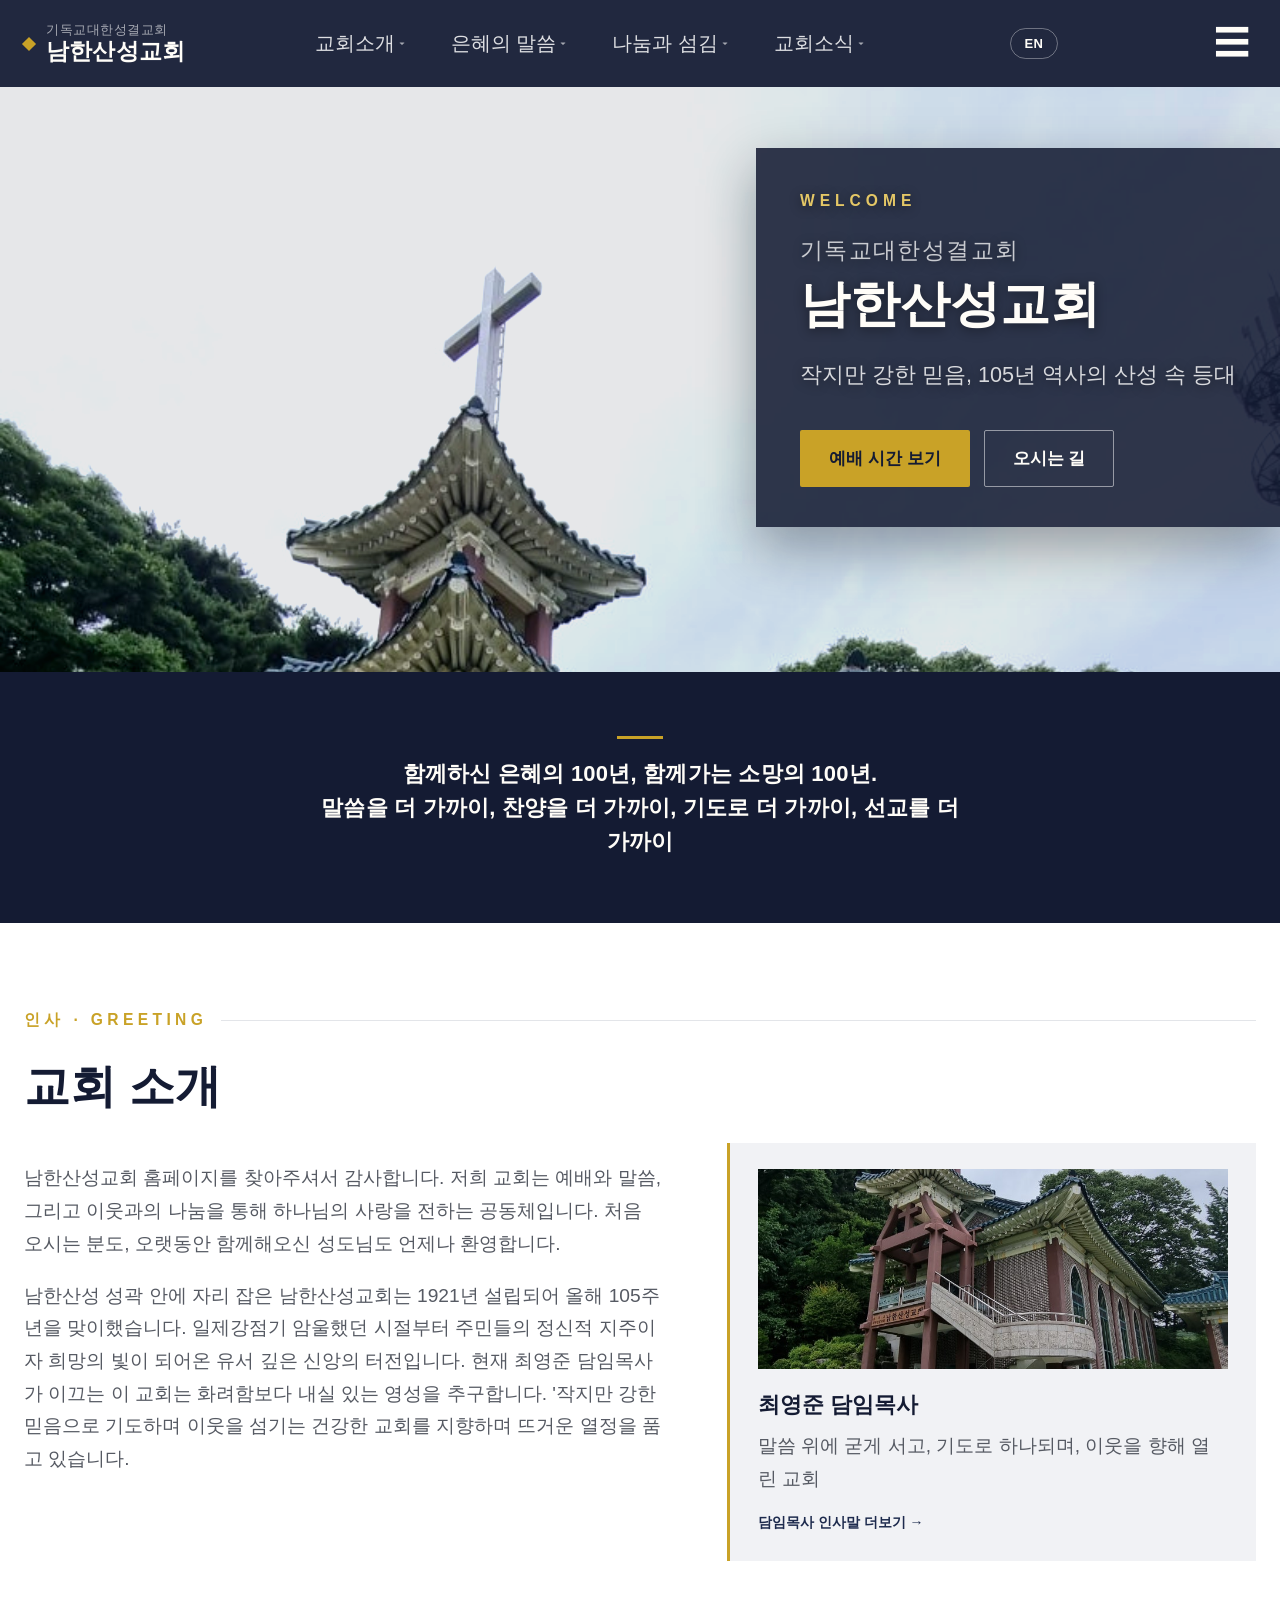
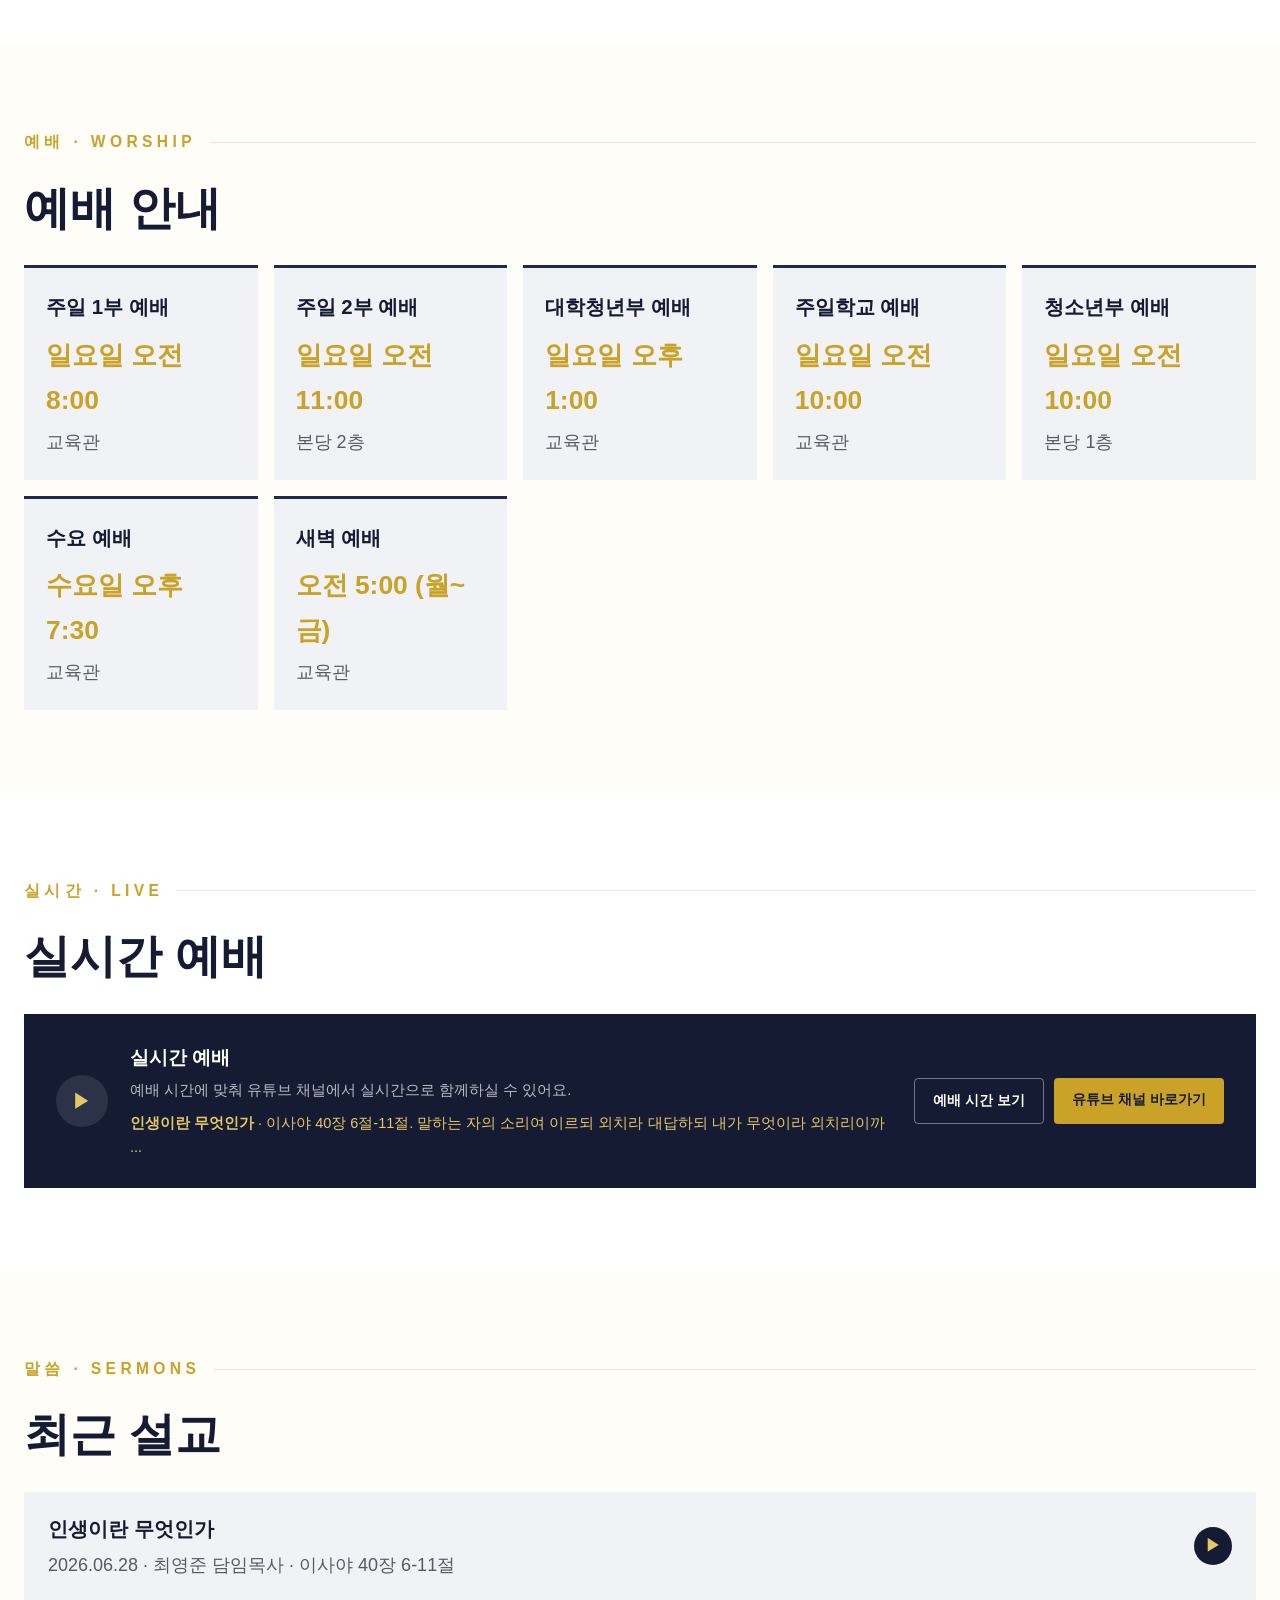
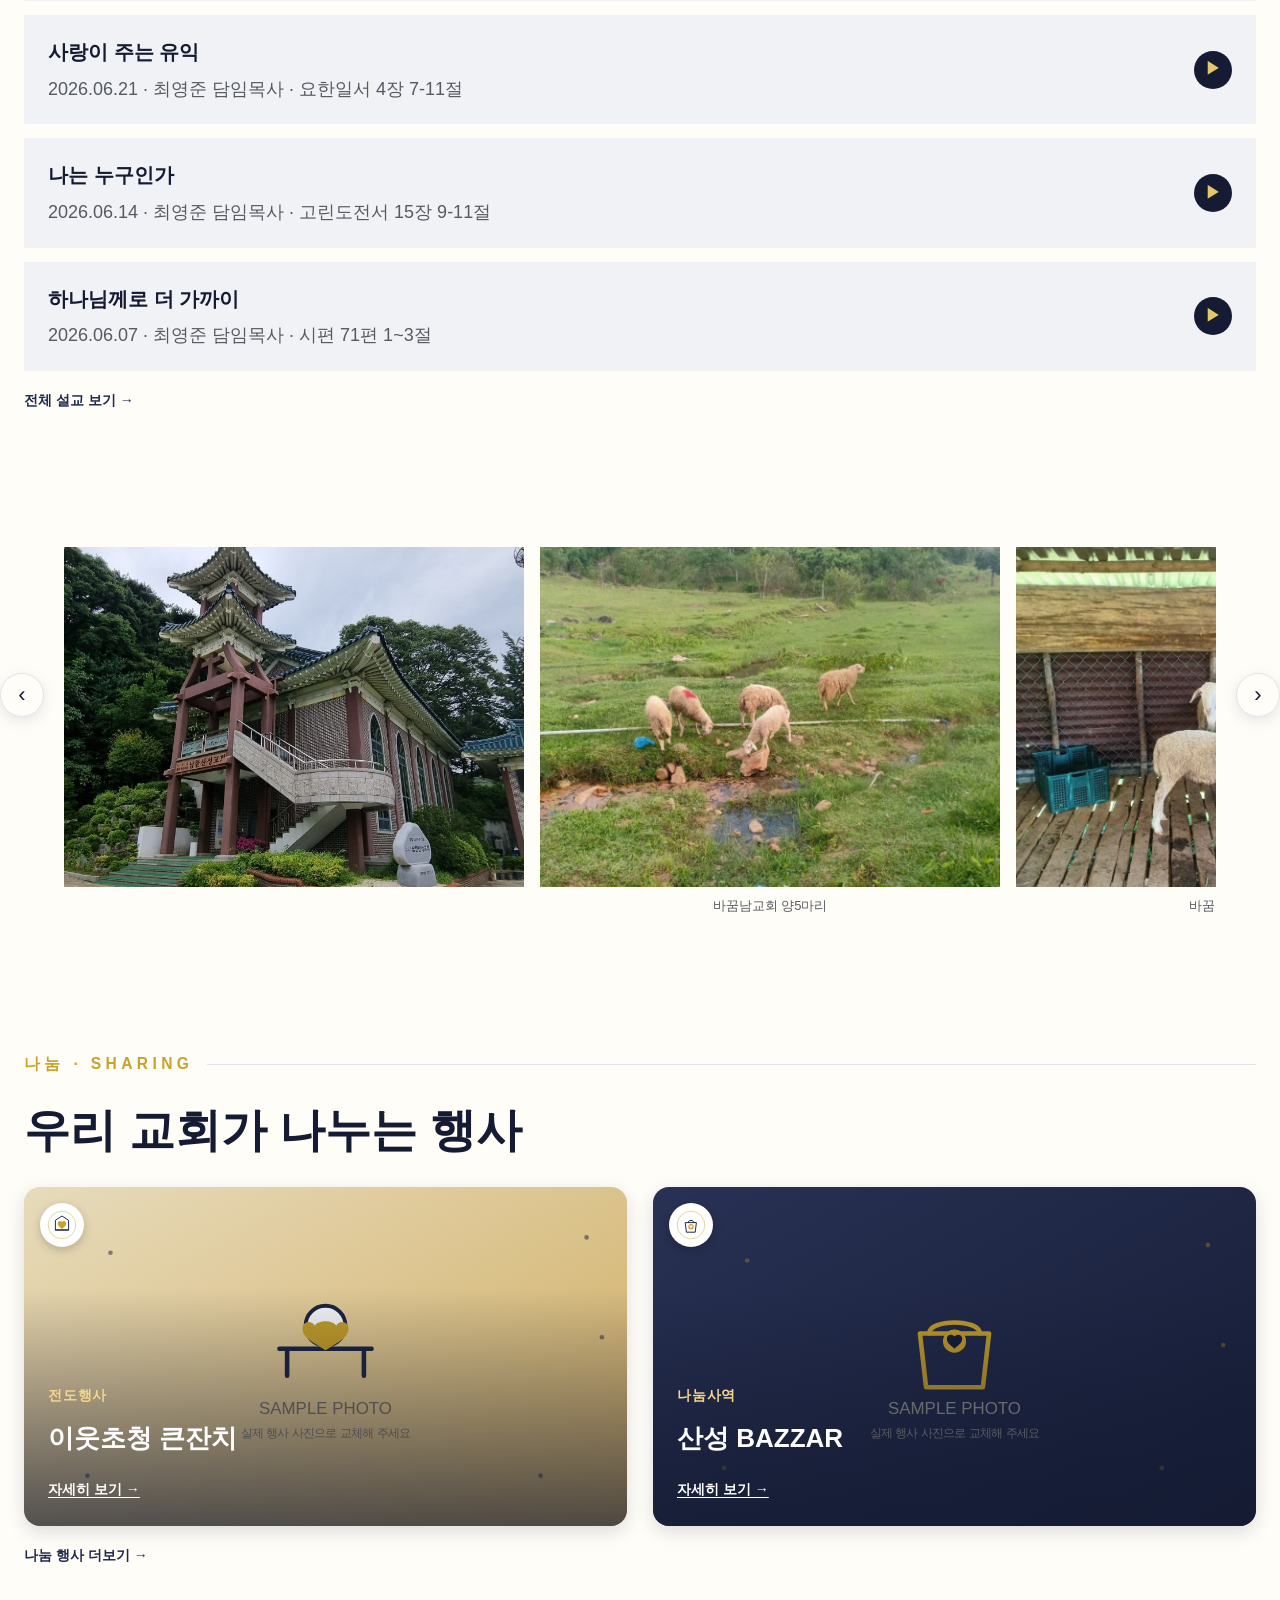
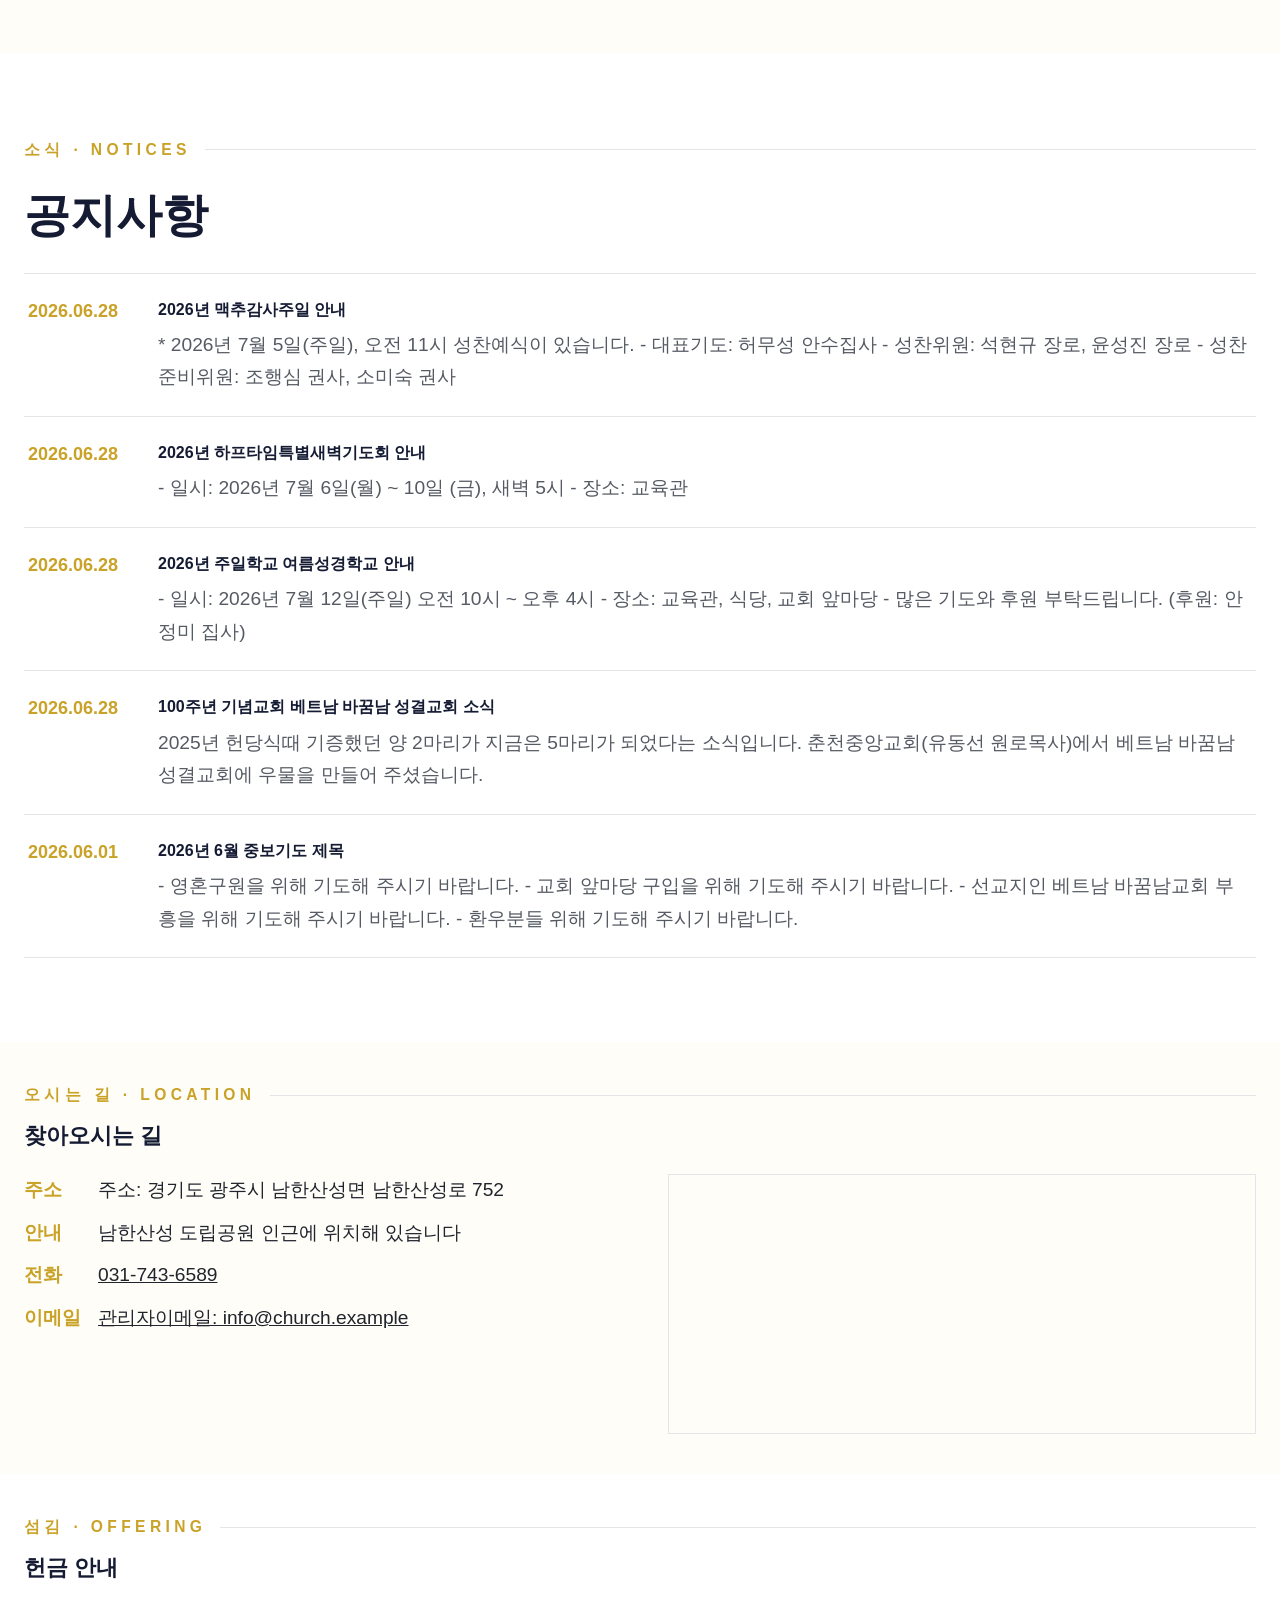
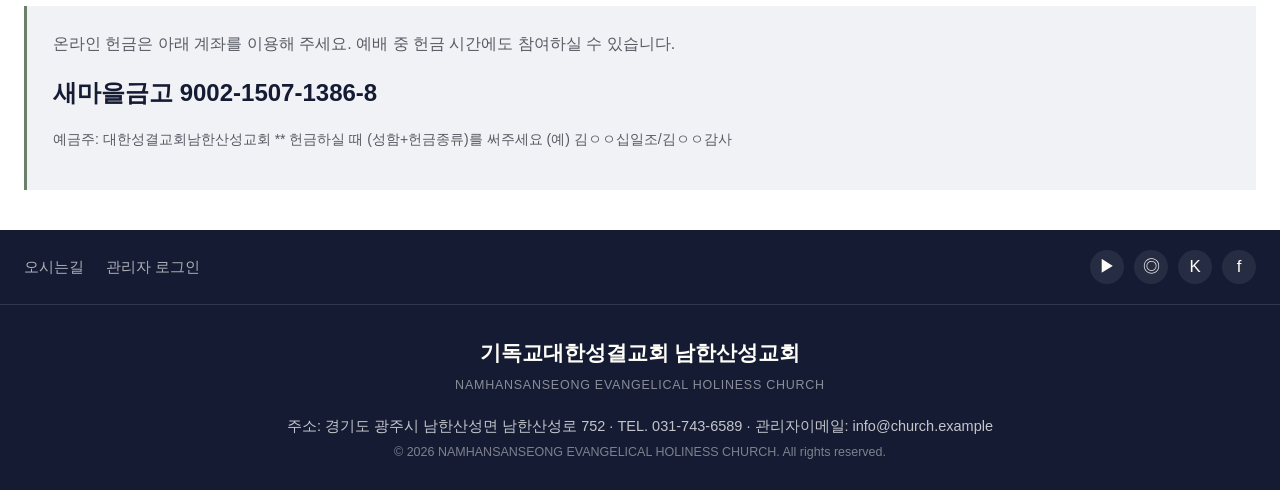
==== index.html @ eebfcc2c "Add files via upload" ====
<!DOCTYPE html>
<html lang="ko">
<head>
<meta charset="UTF-8">
<meta name="viewport" content="width=device-width, initial-scale=1.0">
<title>남한산성교회</title>
<meta name="description" content="남한산성교회 홈페이지 — 예배 안내, 설교, 공지사항, 오시는 길">
<link rel="stylesheet" href="css/style.css">
<link rel="stylesheet" href="css/extra.css">
<script defer src="https://identity.netlify.com/v1/netlify-identity-widget.js"></script>
</head>
<body>

<header class="site-header">
  <div class="nav-inner">
    <a href="index.html" class="brand">
      <span class="mark"></span>
      <div class="brand-lines">
        <span class="org-line" data-field="org_name">기독교대한성결교회</span>
        <span class="church-line" data-field="church_name">남한산성교회</span>
      </div>
    </a>
    <nav class="menu">
      <div class="nav-dropdown">
        <a href="about.html" data-en="About Us">교회소개</a>
        <div class="dropdown-panel">
          <a href="#intro" data-en="Welcome · Vision · History">환영·비전·연혁</a>
          <a href="leaders.html" data-en="Our People">섬기는 사람</a>
          <a href="departments.html" data-en="Departments">부서안내</a>
          <a href="ministries.html" data-en="Ministries">사역안내</a>
          <a href="#worship" data-en="Worship">예배안내</a>
          <a href="#location" data-en="Location">오시는길</a>
        </div>
      </div>
      <div class="nav-dropdown">
        <a href="sermons.html" data-en="Words of Grace">은혜의 말씀</a>
        <div class="dropdown-panel">
          <a href="sermons.html#sunday-sec" data-en="Sunday Service">주일예배설교</a>
          <a href="sermons.html#wed-sec" data-en="Wednesday Service">수요예배설교</a>
          <a href="sermons.html#special-sec" data-en="Special Service">특별예배설교</a>
        </div>
      </div>
      <div class="nav-dropdown">
        <a href="partners.html" data-en="Sharing &amp; Serving">나눔과 섬김</a>
        <div class="dropdown-panel">
          <a href="partners.html#sharing-sec" data-en="Sharing">나눔</a>
          <a href="partners.html#serve-sec" data-en="Serving">섬김</a>
        </div>
      </div>
      <div class="nav-dropdown">
        <a href="#notices" data-en="Church News">교회소식</a>
        <div class="dropdown-panel">
          <a href="bulletins.html" data-en="Bulletin">주보</a>
          <a href="#notices" data-en="Notices">공지사항</a>
          <a href="gallery.html" data-en="Photo Gallery">포토 갤러리</a>
          <a href="calendar.html" data-en="Calendar">캘린더</a>
          <a href="resources.html" data-en="Resources">자료실</a>
        </div>
      </div>
    </nav>
    <button class="lang-toggle" id="lang-toggle" aria-label="언어 전환">EN</button>
    <button class="menu-toggle" aria-label="메뉴 열기">☰</button>
  </div>
</header>
<div class="mega-menu-overlay" id="mega-menu-overlay">
  <button class="mega-menu-close" id="mega-menu-close" aria-label="닫기">&times;</button>
  <div class="mega-menu-brand">
    <span class="mark"></span>
    <div class="brand-lines" style="align-items:center;">
      <span class="org-line" data-field="org_name">기독교대한성결교회</span>
      <span class="church-line" data-field="church_name">남한산성교회</span>
    </div>
  </div>
  <div class="mega-menu-grid">
    <div class="mega-col">
      <div class="mega-col-title">교회소개</div>
      <a href="about.html">환영·비전·연혁</a>
      <a href="leaders.html">섬기는 사람</a>
      <a href="departments.html">부서안내</a>
      <a href="ministries.html">사역안내</a>
      <a href="index.html#worship">예배안내</a>
      <a href="index.html#location">오시는길</a>
    </div>
    <div class="mega-col">
      <div class="mega-col-title">은혜의 말씀</div>
      <a href="sermons.html#sunday-sec">주일예배설교</a>
      <a href="sermons.html#wed-sec">수요예배설교</a>
      <a href="sermons.html#special-sec">특별예배설교</a>
    </div>
    <div class="mega-col">
      <div class="mega-col-title">나눔과 섬김</div>
      <div id="mega-sharing-list"></div>
      <a href="partners.html#serve-sec">섬김</a>
    </div>
    <div class="mega-col">
      <div class="mega-col-title">교회소식</div>
      <a href="bulletins.html">주보</a>
      <a href="index.html#notices">공지사항</a>
      <a href="gallery.html">포토 갤러리</a>
      <a href="calendar.html">캘린더</a>
      <a href="resources.html">자료실</a>
    </div>
  </div>
</div>


<section class="hero">
  <img class="hero-photo" id="hero-photo" src="" alt="교회 전경">
  <div class="hero-overlay"></div>
  <div class="wrap">
  <div class="hero-content">
    <div class="eyebrow-light">WELCOME</div>
    <h1>
      <span class="org-line" data-field="org_name">기독교대한성결교회</span>
      <span class="church-line" data-field="church_name">남한산성교회</span>
    </h1>
    <p class="tagline" data-field="tagline">함께 빛을 향해 걷습니다</p>
    <div class="hero-actions">
      <a href="#worship" class="btn btn-gold">예배 시간 보기</a>
      <a href="#location" class="btn btn-outline" data-en="Location">오시는 길</a>
    </div>
  </div>
  </div>
</section>

<section id="anniversary" class="anniversary-section">
  <div class="wrap anniversary-inner">
    <img id="anniversary-image" src="" alt="100주년 표어">
    <div class="anniversary-rule"></div>
    <p id="anniversary-caption" class="anniversary-caption"></p>
    <a id="anniversary-link" href="#" class="btn btn-outline" style="display:none; margin-top:22px;">자세히 보기</a>
  </div>
</section>

<section id="intro">
  <div class="wrap">
    <div class="eyebrow" data-en="Greeting">인사 · GREETING</div>
    <h2 class="section-title" data-en="About Us">교회 소개</h2>
    <div class="intro-grid">
      <div>
        <p data-field="greeting">인사말이 이곳에 표시됩니다.</p>
        <p data-field="history">교회 연혁이 이곳에 표시됩니다.</p>
      </div>
      <div class="pastor-card">
        <img id="home-pastor-photo" class="pastor-card-photo" src="" alt="" style="display:none;">
        <div class="name" data-field="pastor_name">담임목사</div>
        <div class="vision" data-field="vision">교회 비전이 이곳에 표시됩니다.</div>
        <a href="about.html#welcome-sec" class="pastor-card-more" data-en="More from the Senior Pastor →">담임목사 인사말 더보기 →</a>
      </div>
    </div>
  </div>
</section>

<section id="worship">
  <div class="wrap">
    <div class="eyebrow" data-en="Worship">예배 · WORSHIP</div>
    <h2 class="section-title" data-en="Worship Times">예배 안내</h2>
    <div class="service-grid" id="service-grid">
      <p class="empty-state">불러오는 중...</p>
    </div>
  </div>
</section>

<section id="live">
  <div class="wrap">
    <div class="eyebrow" data-en="Live">실시간 · LIVE</div>
    <h2 class="section-title" data-en="Live Worship">실시간 예배</h2>
    <div id="live-slot">
      <p class="empty-state">불러오는 중...</p>
    </div>
  </div>
</section>

<section id="sermons">
  <div class="wrap">
    <div class="eyebrow" data-en="Sermons">말씀 · SERMONS</div>
    <h2 class="section-title" data-en="Recent Sermons">최근 설교</h2>
    <div class="sermon-list" id="sermon-list">
      <p class="empty-state">불러오는 중...</p>
    </div>
    <a href="sermons.html" class="pastor-card-more" data-en="View all sermons →" style="display:inline-block; margin-top:18px;">전체 설교 보기 →</a>
  </div>
</section>

<section id="showcase" class="showcase-section">
  <div class="showcase-inner">
    <button class="showcase-nav showcase-prev" id="showcase-prev" aria-label="이전 사진">‹</button>
    <div class="showcase-track" id="showcase-track"></div>
    <button class="showcase-nav showcase-next" id="showcase-next" aria-label="다음 사진">›</button>
  </div>
</section>

<section id="sharing-promo">
  <style>
    .sharing-promo-grid { display:grid; grid-template-columns:repeat(auto-fit, minmax(280px, 1fr)); gap:26px; margin-top:8px; }
    .sharing-promo-card { position:relative; display:block; border-radius:16px; overflow:hidden; text-decoration:none; aspect-ratio:16/9; background:#e7e2d8; box-shadow:0 6px 18px rgba(20,27,51,0.14); transition:transform .35s ease, box-shadow .35s ease; }
    .sharing-promo-card:hover { transform:translateY(-8px); box-shadow:0 20px 40px rgba(20,27,51,0.32); }
    .sharing-promo-card .cover-img { position:absolute; inset:0; width:100%; height:100%; object-fit:cover; transform:scale(1.02); transition:transform .6s ease; }
    .sharing-promo-card:hover .cover-img { transform:scale(1.12); }
    .sharing-promo-card .tint { position:absolute; inset:0; background:linear-gradient(180deg, rgba(20,27,51,0.05) 30%, rgba(20,27,51,0.7) 100%); transition:background .4s ease; }
    .sharing-promo-card:hover .tint { background:linear-gradient(180deg, rgba(20,27,51,0.35) 0%, rgba(20,27,51,0.92) 100%); }
    .sharing-promo-card .logo-badge { position:absolute; top:16px; left:16px; width:44px; height:44px; border-radius:50%; background:#fff; box-shadow:0 3px 10px rgba(0,0,0,0.2); padding:7px; box-sizing:border-box; z-index:2; }
    .sharing-promo-card .logo-badge img { width:100%; height:100%; object-fit:contain; display:block; }
    .sharing-promo-card .card-body { position:absolute; left:0; right:0; bottom:0; padding:24px; color:#fff; z-index:2; }
    .sharing-promo-card .tag { display:inline-block; font-size:13.5px; letter-spacing:.06em; font-weight:700; color:#F4D58D; margin-bottom:8px; }
    .sharing-promo-card .name { font-size:26px; font-weight:700; margin-bottom:8px; }
    .sharing-promo-card .desc { font-size:15px; line-height:1.6; opacity:0; max-height:0; overflow:hidden; transition:opacity .35s ease, max-height .35s ease; }
    .sharing-promo-card:hover .desc { opacity:.9; max-height:110px; }
    .sharing-promo-card .more-link { display:inline-block; margin-top:10px; font-size:14px; font-weight:600; color:#fff; text-decoration:underline; text-underline-offset:3px; }
  </style>
  <div class="wrap">
    <div class="eyebrow" data-en="Sharing">나눔 · SHARING</div>
    <h2 class="section-title" data-en="Sharing Events">우리 교회가 나누는 행사</h2>
    <div class="sharing-promo-grid" id="sharing-promo-grid">
      <p class="empty-state">불러오는 중...</p>
    </div>
    <a href="partners.html#sharing-sec" class="pastor-card-more" data-en="View all sharing events →" style="display:inline-block; margin-top:18px;">나눔 행사 더보기 →</a>
  </div>
</section>

<section id="notices">
  <div class="wrap">
    <div class="eyebrow" data-en="Notices">소식 · NOTICES</div>
    <h2 class="section-title" data-en="Notices">공지사항</h2>
    <div class="notice-list" id="notice-list">
      <p class="empty-state">불러오는 중...</p>
    </div>
  </div>
</section>

<section id="location">
  <div class="wrap">
    <div class="eyebrow" data-en="Location">오시는 길 · LOCATION</div>
    <h2 class="section-title" data-en="Location">찾아오시는 길</h2>
    <div class="two-col">
      <div>
        <div class="info-line"><span class="label">주소</span><span data-field="address">주소</span></div>
        <div class="info-line"><span class="label">안내</span><span data-field="address_detail">교통 안내</span></div>
        <div class="info-line"><span class="label">전화</span><a data-field="phone_link" href="#"><span data-field="phone">전화번호</span></a></div>
        <div class="info-line"><span class="label">이메일</span><a data-field="email_link" href="#"><span data-field="email">이메일</span></a></div>
      </div>
      <iframe class="map-embed" id="map-embed" loading="lazy" title="교회 위치 지도"></iframe>
    </div>
  </div>
</section>

<section id="offering">
  <div class="wrap">
    <div class="eyebrow" data-en="Offering">섬김 · OFFERING</div>
    <h2 class="section-title" data-en="Offering">헌금 안내</h2>
    <div class="offering-box">
      <p style="margin-top:0; color:var(--ink-soft);">온라인 헌금은 아래 계좌를 이용해 주세요. 예배 중 헌금 시간에도 참여하실 수 있습니다.</p>
      <div class="account"><span data-field="offering_bank">은행</span> <span data-field="offering_account">계좌번호</span></div>
      <p style="color:var(--ink-soft); font-size:14px;">예금주: <span data-field="offering_holder">예금주</span></p>
    </div>
  </div>
</section>

<footer>
  <div class="footer-top">
    <div class="footer-links">
      <a href="index.html#location" data-en="Location">오시는길</a>
      <a href="/admin/" data-en="Admin Login">관리자 로그인</a>
    </div>
    <div class="footer-social">
      <a data-field="sns_youtube" href="#" target="_blank" rel="noopener" aria-label="YouTube">▶</a>
      <a data-field="sns_instagram" href="#" target="_blank" rel="noopener" aria-label="Instagram">◎</a>
    </div>
  </div>
  <div class="footer-bottom">
    <div class="brand-line"><span data-field="org_name">기독교대한성결교회</span> <span data-field="church_name">남한산성교회</span></div>
    <div class="brand-line-en" data-field="church_name_en"></div>
    <div class="addr-line">
      <span data-field="address">주소</span> · TEL. <span data-field="phone">전화번호</span> · <a data-field="email_link" href="#"><span data-field="email">이메일</span></a>
    </div>
    <div class="addr-line-en" data-field="address_en"></div>
    <div class="copy-line">&copy; <span id="year"></span> <span data-field="church_name_en" class="upper-text"></span>. All rights reserved.</div>
  </div>
</footer>
<button class="scroll-top-btn" id="scroll-top-btn" aria-label="맨 위로">↑</button>

<div class="popup-overlay" id="popup-overlay">
  <div class="popup-box">
    <button class="popup-close" id="popup-close" aria-label="닫기">&times;</button>
    <img id="popup-image" src="" alt="" style="display:none;">
    <div class="popup-body">
      <h3 id="popup-title"></h3>
      <p id="popup-content"></p>
      <a id="popup-link" href="#" target="_blank" rel="noopener" style="display:none;" class="btn btn-gold">자세히 보기</a>
    </div>
    <label class="popup-hide-today">
      <input type="checkbox" id="popup-hide-today"> 오늘 하루 보지 않기
    </label>
  </div>
</div>

<script src="js/main.js"></script>
<script src="js/extra.js"></script>
</body>
</html>
---- css/style.css ----
/* ==========================================================================
   은혜교회 — Design tokens
   Palette: deep ink navy + candlelight gold, on warm stone paper.
   Display type: Noto Serif KR (dignified, liturgical)
   Body type: Pretendard (clean, highly legible Korean sans)
   Signature: radiating "window of light" motif behind the hero,
   and a recurring hairline + word-eyebrow divider between sections.
   ========================================================================== */

@import url('https://cdn.jsdelivr.net/gh/orioncactus/pretendard@v1.3.9/dist/web/static/pretendard.css');

:root {
  --navy-900: #141B33;
  --navy-800: #1D2A4D;
  --navy-700: #2A3D6B;
  --gold-500: #C9A227;
  --gold-300: #E4C766;
  --paper: #FFFFFF;
  --paper-2: #F1F2F5;
  --ink: #20242C;
  --ink-soft: #565A63;
  --sage: #6B8068;
  --rule: #E3E5E9;
  --white: #FFFDF8;

  --font-display: 'Pretendard', -apple-system, sans-serif;
  --font-brand: 'Pretendard', -apple-system, sans-serif;
  --font-body: 'Pretendard', -apple-system, sans-serif;

  --max-w: 1440px;
}

* { box-sizing: border-box; }
html { scroll-behavior: smooth; }

body {
  margin: 0;
  font-family: var(--font-body);
  background: var(--paper);
  color: var(--ink);
  line-height: 1.7;
  -webkit-font-smoothing: antialiased;
}

img { max-width: 100%; display: block; }
a { color: inherit; }

.wrap {
  max-width: var(--max-w);
  margin: 0 auto;
  padding: 0 24px;
}

/* -------------------- Eyebrow / section divider -------------------- */
.eyebrow {
  display: flex;
  align-items: center;
  gap: 14px;
  margin-bottom: 14px;
  color: var(--gold-500);
  font-weight: 700;
  letter-spacing: 0.28em;
  font-size: 15.6px;
  text-transform: uppercase;
}
.eyebrow::after {
  content: "";
  flex: 1;
  height: 1px;
  background: var(--rule);
}

.section-title {
  font-family: var(--font-display);
  font-weight: 700;
  font-size: clamp(31.2px, 4.08vw, 45.6px);
  color: var(--navy-900);
  margin: 0 0 18px;
}

section { padding: 84px 0; }
section:nth-of-type(even) { background: var(--white); }

/* -------------------- Header -------------------- */
header.site-header {
  position: sticky;
  top: 0;
  z-index: 50;
  background: rgba(20, 27, 51, 0.94);
  backdrop-filter: blur(6px);
  color: var(--white);
}
.nav-inner {
  display: flex;
  align-items: center;
  justify-content: space-between;
  padding: 18px 24px;
  max-width: var(--max-w);
  margin: 0 auto;
}
.brand {
  display: flex;
  align-items: center;
  gap: 12px;
  text-decoration: none;
  color: inherit;
  cursor: pointer;
}
.brand .mark {
  width: 10px; height: 10px;
  background: var(--gold-500);
  transform: rotate(45deg);
  display: inline-block;
  flex-shrink: 0;
}
.brand .logo-img {
  width: 34px; height: 34px;
  object-fit: cover;
  border-radius: 50%;
  flex-shrink: 0;
}
.brand-lines { display: flex; flex-direction: column; line-height: 1.2; }
.brand-lines .org-line {
  font-size: 13.2px;
  color: rgba(255,255,255,0.6);
  letter-spacing: 0.04em;
}
.brand-lines .church-line {
  font-family: var(--font-brand);
  font-weight: 700;
  font-size: 23px;
  letter-spacing: 0.01em;
}
body.lang-en .brand-lines .church-line {
  font-size: 16px;
  letter-spacing: 0;
  line-height: 1.2;
}
body.lang-en .brand-lines .org-line {
  font-size: 9.5px;
}
nav.menu { display: flex; gap: 46px; }
nav.menu a {
  font-size: 19.8px;
  font-weight: 500;
  text-decoration: none;
  color: rgba(255,255,255,0.85);
  transition: color 0.2s;
  white-space: nowrap;
}
nav.menu a:hover { color: var(--gold-300); }
.lang-toggle {
  background: none;
  border: 1px solid rgba(255,255,255,0.35);
  color: var(--white);
  font-size: 13px;
  font-weight: 600;
  letter-spacing: 0.03em;
  padding: 7px 14px;
  border-radius: 999px;
  cursor: pointer;
  margin-left: 16px;
  transition: border-color 0.2s, color 0.2s;
}
.lang-toggle:hover { border-color: var(--gold-300); color: var(--gold-300); }

.menu-toggle {
  display: flex;
  align-items: center;
  justify-content: center;
  background: none; border: none; color: var(--white);
  font-size: 36px; cursor: pointer;
  margin-left: 20px;
}

@media (max-width: 780px) {
  nav.menu { display: none !important; }
}

/* -------------------- Hero: window of light -------------------- */
.hero {
  position: relative;
  overflow: hidden;
  background: var(--navy-900);
  color: var(--white);
  text-align: left;
  min-height: 65vh;
  display: flex;
  align-items: center;
  padding-top: 0;
}
.hero > .wrap { width: 100%; padding-right: 8px; }
.hero-photo {
  position: absolute;
  inset: 0;
  width: 100%; height: 100%;
  object-fit: cover;
  object-position: 42% 18%;
  z-index: 0;
  filter: brightness(1.14) contrast(1.06) saturate(1.15);
}
.hero-overlay {
  position: absolute;
  inset: 0;
  z-index: 1;
  background: rgba(15,20,38,0.10);
}
.hero-content {
  position: relative;
  z-index: 2;
  margin-left: auto;
  margin-right: -8px;
  width: fit-content;
  max-width: 600px;
  text-align: left;
  background: rgba(18,25,48,0.86);
  padding: 40px 44px;
  box-shadow: 0 20px 50px rgba(10,14,28,0.35);
}
.hero-content h1,
.hero-content .tagline,
.hero-content .eyebrow-light {
  text-shadow: 0 2px 12px rgba(0,0,0,0.45);
}
@media (max-width: 780px) {
  .hero { text-align: center; min-height: 58vh; align-items: center; padding-top: 0; }
  .hero-content {
    margin: 0 auto;
    width: auto;
    max-width: none;
    text-align: center;
    padding: 32px 24px;
    background: rgba(15,20,38,0.34);
    backdrop-filter: blur(6px);
    -webkit-backdrop-filter: blur(6px);
  }
  .hero-overlay { background: rgba(15,20,38,0.08); }
}
.hero .eyebrow-light {
  color: var(--gold-300);
  letter-spacing: 0.32em;
  font-size: 15.6px;
  font-weight: 700;
  text-transform: uppercase;
  margin-bottom: 22px;
}
.hero h1 {
  margin: 0 0 20px;
  line-height: 1.3;
}
.hero h1 .org-line {
  display: block;
  font-family: var(--font-body);
  font-weight: 500;
  font-size: clamp(18px, 2.4vw, 22.8px);
  color: rgba(255,255,255,0.75);
  letter-spacing: 0.06em;
  margin-bottom: 6px;
}
.hero h1 .church-line {
  display: block;
  font-family: var(--font-brand);
  font-weight: 900;
  font-size: clamp(32px, 5.6vw, 50px);
}
body.lang-en .hero h1 .church-line {
  font-size: clamp(24px, 4.2vw, 38px);
}
.hero p.tagline {
  font-size: 21.6px;
  color: rgba(255,255,255,0.82);
  max-width: 560px;
  margin: 0 0 36px;
}
@media (max-width: 780px) {
  .hero p.tagline { margin: 0 auto 36px; }
}
.hero-actions { display: flex; gap: 14px; justify-content: flex-start; flex-wrap: wrap; }
@media (max-width: 780px) {
  .hero-actions { justify-content: center; }
}

.btn {
  display: inline-block;
  padding: 13px 28px;
  border-radius: 2px;
  font-weight: 600;
  font-size: 17.4px;
  text-decoration: none;
  cursor: pointer;
  border: 1px solid transparent;
  transition: transform 0.15s, background 0.2s;
}
.btn:hover { transform: translateY(-1px); }
.btn-gold { background: var(--gold-500); color: var(--navy-900); }
.btn-gold:hover { background: var(--gold-300); }
.btn-outline { border-color: rgba(255,255,255,0.5); color: var(--white); }
.btn-outline:hover { border-color: var(--gold-300); color: var(--gold-300); }
.btn-navy { background: var(--navy-800); color: var(--white); }
.btn-navy:hover { background: var(--navy-700); }

/* -------------------- 100주년 배너 -------------------- */
section.anniversary-section {
  background: var(--navy-900);
  padding: 64px 0;
  display: none;
}
.anniversary-section.show { display: block; }
.anniversary-inner {
  display: flex;
  flex-direction: column;
  align-items: center;
  text-align: center;
}
.anniversary-inner img {
  max-width: 640px;
  width: 100%;
  height: auto;
  box-shadow: 0 16px 40px rgba(0,0,0,0.35);
  margin-bottom: 28px;
}
.anniversary-rule {
  width: 46px;
  height: 3px;
  background: var(--gold-500);
  margin-bottom: 18px;
}
.anniversary-caption {
  color: var(--white);
  font-family: var(--font-display);
  font-weight: 800;
  font-size: clamp(17px, 2.4vw, 22px);
  letter-spacing: 0.01em;
  line-height: 1.55;
  white-space: pre-line;
  margin: 0;
  max-width: 640px;
}

#location, #offering { padding: 40px 0; }
#location .section-title, #offering .section-title { font-size: 22px; margin-bottom: 20px; }
#location .eyebrow, #offering .eyebrow { margin-bottom: 8px; }

/* -------------------- 포토 스냅 캐러셀 -------------------- */
.showcase-section {
  padding: 50px 0;
  background: var(--white);
  display: none;
}
.showcase-section.show { display: block; }
.showcase-inner {
  position: relative;
  max-width: var(--max-w);
  margin: 0 auto;
  padding: 0 64px;
}
.showcase-track {
  display: flex;
  gap: 16px;
  overflow-x: auto;
  scroll-snap-type: x mandatory;
  scrollbar-width: none;
  -ms-overflow-style: none;
}
.showcase-track::-webkit-scrollbar { display: none; }
.showcase-item { flex-shrink: 0; width: 460px; scroll-snap-align: start; position: relative; display: block; text-decoration: none; }
.showcase-item img { width: 100%; height: 340px; object-fit: cover; display: block; }
.showcase-item .sc-caption { display: block; margin-top: 8px; font-size: 13px; color: var(--ink-soft); text-align: center; }
.showcase-item.has-link { cursor: pointer; }
.showcase-item .sc-hover-overlay {
  position: absolute;
  inset: 0 0 auto 0;
  height: 340px;
  display: flex;
  align-items: center;
  justify-content: center;
  background: rgba(20,27,51,0.55);
  color: var(--white);
  font-weight: 600;
  font-size: 14px;
  opacity: 0;
  transition: opacity 0.2s;
}
.showcase-item.has-link:hover .sc-hover-overlay { opacity: 1; }
.showcase-item.has-link:hover img { filter: brightness(0.92); }
.showcase-nav {
  position: absolute;
  top: 40%;
  transform: translateY(-50%);
  width: 44px; height: 44px;
  border-radius: 50%;
  background: var(--white);
  border: 1px solid var(--rule);
  font-size: 22px;
  cursor: pointer;
  z-index: 2;
  box-shadow: 0 4px 14px rgba(20,27,51,0.1);
  color: var(--navy-900);
}
.showcase-prev { left: 0; }
.showcase-next { right: 0; }
@media (max-width: 640px) {
  .showcase-inner { padding: 0 40px; }
  .showcase-item { width: 200px; }
  .showcase-item img { height: 160px; }
  .showcase-item .sc-hover-overlay { height: 160px; font-size: 12.5px; }
  .showcase-nav { width: 36px; height: 36px; font-size: 18px; }
}

/* -------------------- Intro / greeting -------------------- */
.intro-grid {
  display: grid;
  grid-template-columns: 1.1fr 0.9fr;
  gap: 56px;
  align-items: start;
}
@media (max-width: 780px) { .intro-grid { grid-template-columns: 1fr; } }
.intro-grid p { color: var(--ink-soft); font-size: 19.2px; max-width: 640px; }
.pastor-card {
  background: var(--paper-2);
  border-left: 3px solid var(--gold-500);
  padding: 26px 28px;
}
.pastor-card .name { font-family: var(--font-display); font-weight: 700; font-size: 21.6px; color: var(--navy-900); margin-bottom: 6px;}
.pastor-card .vision { color: var(--ink-soft); font-size: 19.2px; white-space: pre-line; }
.pastor-card-photo {
  width: 100%;
  height: 200px;
  object-fit: cover;
  margin-bottom: 18px;
}
.pastor-card-more {
  display: inline-block;
  margin-top: 16px;
  font-size: 14px;
  font-weight: 600;
  color: var(--navy-800);
  text-decoration: none;
}
.pastor-card-more:hover { color: var(--gold-500); }

/* -------------------- Service times -------------------- */
.service-grid {
  display: grid;
  grid-template-columns: repeat(auto-fit, minmax(230px, 1fr));
  gap: 16px;
}
.service-card {
  background: var(--paper-2);
  padding: 22px 22px;
  border-top: 3px solid var(--navy-800);
  display: block;
  text-decoration: none;
  transition: transform 0.15s, box-shadow 0.15s, background 0.2s;
  cursor: pointer;
}
.service-card:hover { transform: translateY(-2px); box-shadow: 0 8px 20px rgba(20,27,51,0.12); background: #E2DEC9; }
.service-card .name { font-weight: 700; color: var(--navy-900); margin-bottom: 8px; font-size: 20.4px; }
.service-card .time { font-family: var(--font-display); font-size: 26.4px; color: var(--gold-500); font-weight: 700; }
.service-card .place { color: var(--ink-soft); font-size: 18px; margin-top: 4px; }

/* -------------------- Sermons -------------------- */
.sermon-list { display: grid; gap: 14px; }
.sermon-load-more {
  justify-self: center;
  margin-top: 8px;
  padding: 11px 26px;
  border: 1px solid var(--rule);
  background: var(--white);
  border-radius: 999px;
  font-size: 14px;
  font-weight: 600;
  color: var(--navy-800);
  cursor: pointer;
  transition: border-color 0.2s, color 0.2s;
}
.sermon-load-more:hover { border-color: var(--gold-500); color: var(--gold-500); }
.sermon-item {
  display: flex;
  justify-content: space-between;
  align-items: center;
  gap: 20px;
  padding: 20px 24px;
  background: var(--paper-2);
  text-decoration: none;
  color: var(--ink);
  transition: background 0.2s;
}
.sermon-item:hover { background: #E2DEC9; }
.sermon-item .meta { color: var(--ink-soft); font-size: 18px; margin-top: 4px; }
.sermon-item .title { font-family: var(--font-display); font-weight: 700; font-size: 20.4px; color: var(--navy-900); }
.sermon-item .play {
  flex-shrink: 0;
  width: 38px; height: 38px;
  border-radius: 50%;
  background: var(--navy-900);
  color: var(--gold-300);
  display: flex; align-items: center; justify-content: center;
  font-size: 16.8px;
}

/* -------------------- Notices -------------------- */
.notice-list { display: grid; gap: 0; border-top: 1px solid var(--rule); }
.notice-item {
  padding: 22px 4px;
  border-bottom: 1px solid var(--rule);
  display: grid;
  grid-template-columns: 110px 1fr;
  gap: 20px;
}
@media (max-width: 600px) { .notice-item { grid-template-columns: 1fr; gap: 6px; } }
.notice-item .date { color: var(--gold-500); font-weight: 700; font-size: 18px; }
.notice-item .title { font-weight: 700; color: var(--navy-900); margin-bottom: 6px; }
.notice-item .body { color: var(--ink-soft); font-size: 19.2px; }

/* -------------------- Departments -------------------- */
.dept-grid {
  display: grid;
  grid-template-columns: repeat(auto-fit, minmax(240px, 1fr));
  gap: 20px;
}
.dept-card {
  cursor: pointer;
  transition: transform 0.15s;
  background: var(--navy-800);
  color: var(--white);
  padding: 28px 26px;
  position: relative;
  overflow: hidden;
}
.dept-card:hover { transform: translateY(-3px); }
.dept-card::before {
  content: "";
  position: absolute;
  top: -30px; right: -30px;
  width: 90px; height: 90px;
  background: var(--gold-500);
  opacity: 0.15;
  transform: rotate(45deg);
}
.dept-card .name { font-family: var(--font-display); font-weight: 700; font-size: 25.2px; margin-bottom: 10px; }
.dept-card .summary { font-size: 18.6px; color: rgba(255,255,255,0.82); margin-bottom: 14px; }
.dept-card .leader { font-size: 18px; color: var(--gold-300); }

/* -------------------- Location / offering -------------------- */
.two-col {
  display: grid;
  grid-template-columns: 1fr 1fr;
  gap: 56px;
}
@media (max-width: 780px) { .two-col { grid-template-columns: 1fr; } }
.info-line { display: flex; gap: 10px; margin-bottom: 10px; font-size: 19.2px; }
.info-line .label { color: var(--gold-500); font-weight: 700; width: 64px; flex-shrink: 0; }
.map-embed {
  width: 100%; height: 260px;
  border: 1px solid var(--rule);
  filter: grayscale(20%);
}
.offering-box {
  background: var(--paper-2);
  padding: 24px 26px;
  border-left: 3px solid var(--sage);
}
.offering-box .account { font-family: var(--font-display); font-size: 24px; font-weight: 700; color: var(--navy-900); }

/* -------------------- Footer -------------------- */
footer {
  background: var(--navy-900);
  color: rgba(255,255,255,0.6);
  font-size: 16.2px;
}
.footer-top {
  display: flex;
  align-items: center;
  justify-content: space-between;
  gap: 14px;
  flex-wrap: wrap;
  padding: 20px 24px;
  max-width: var(--max-w);
  margin: 0 auto;
  border-bottom: 1px solid rgba(255,255,255,0.12);
}
.footer-links { display: flex; gap: 22px; flex-wrap: wrap; }
.footer-links a { color: rgba(255,255,255,0.65); text-decoration: none; font-size: 14.5px; }
.footer-links a:hover { color: var(--gold-300); }
.footer-social { display: flex; gap: 10px; }
.footer-social a {
  width: 34px; height: 34px;
  border-radius: 50%;
  background: rgba(255,255,255,0.08);
  display: flex; align-items: center; justify-content: center;
  color: var(--white);
  text-decoration: none;
  font-size: 16.8px;
  transition: background 0.2s, color 0.2s;
}
.footer-social a:hover { background: var(--gold-500); color: var(--navy-900); }

.footer-bottom {
  max-width: var(--max-w);
  margin: 0 auto;
  padding: 30px 24px 26px;
  text-align: center;
}
.footer-bottom .brand-line {
  font-family: var(--font-brand);
  font-weight: 700;
  font-size: 21px;
  color: var(--white);
  margin-bottom: 4px;
}
body.lang-en .footer-bottom .brand-line { font-size: 17px; }
.footer-bottom .brand-line-en {
  font-size: 12.5px;
  letter-spacing: 0.06em;
  color: rgba(255,255,255,0.5);
  margin-bottom: 18px;
  text-transform: uppercase;
}
.footer-bottom .addr-line { font-size: 14.5px; color: rgba(255,255,255,0.75); margin-bottom: 4px; }
.footer-bottom .addr-line a { color: inherit; text-decoration: none; }
.footer-bottom .addr-line-en {
  font-size: 12.5px;
  color: rgba(255,255,255,0.45);
  margin-bottom: 18px;
}
.footer-bottom .copy-line { font-size: 12.5px; color: rgba(255,255,255,0.45); }
.footer-bottom .copy-line .upper-text { text-transform: uppercase; }
.footer-bottom .admin-link { margin-top: 10px; }
.footer-bottom .admin-link a { color: rgba(255,255,255,0.35); font-size: 14.4px; }
.footer-bottom .admin-link a:hover { color: rgba(255,255,255,0.6); }

.scroll-top-btn {
  position: fixed;
  right: 22px; bottom: 22px;
  width: 44px; height: 44px;
  border-radius: 50%;
  background: var(--navy-800);
  color: var(--gold-300);
  border: 1px solid rgba(255,255,255,0.18);
  font-size: 21.6px;
  cursor: pointer;
  display: none;
  align-items: center;
  justify-content: center;
  z-index: 80;
  box-shadow: 0 6px 20px rgba(0,0,0,0.3);
  transition: background 0.2s, color 0.2s;
}
.scroll-top-btn.show { display: flex; }
.scroll-top-btn:hover { background: var(--gold-500); color: var(--navy-900); }

/* -------------------- Utility -------------------- */
.empty-state {
  color: var(--ink-soft);
  font-size: 17.4px;
  padding: 18px 0;
}
:focus-visible {
  outline: 2px solid var(--gold-500);
  outline-offset: 2px;
}
---- css/extra.css ----
/* ==========================================================================
   추가 스타일 — 갤러리, 주보, 후원단체, 실시간 예배
   (style.css의 색상/타이포 변수를 그대로 사용합니다)
   ========================================================================== */

/* -------------------- 팝업 공지 -------------------- */
.popup-overlay {
  position: fixed;
  inset: 0;
  background: rgba(15,20,38,0.55);
  display: none;
  align-items: center;
  justify-content: center;
  z-index: 1000;
  padding: 24px;
}
.popup-overlay.open { display: flex; }
.popup-box {
  background: var(--white);
  max-width: 420px;
  width: 100%;
  position: relative;
  box-shadow: 0 20px 60px rgba(10,14,28,0.35);
}
.popup-box img {
  width: 100%;
  max-height: 240px;
  object-fit: cover;
  display: block;
}
.popup-close {
  position: absolute;
  top: 10px; right: 12px;
  background: rgba(20,27,51,0.55);
  color: var(--white);
  border: none;
  width: 30px; height: 30px;
  font-size: 24px;
  cursor: pointer;
  z-index: 2;
}
.popup-body { padding: 24px 26px 10px; }
.popup-body h3 {
  font-family: var(--font-display);
  font-weight: 700;
  font-size: 22.8px;
  color: var(--navy-900);
  margin: 0 0 12px;
}
.popup-body p {
  color: var(--ink-soft);
  font-size: 17.4px;
  margin: 0 0 18px;
  white-space: pre-line;
}
.popup-hide-today {
  display: flex;
  align-items: center;
  gap: 8px;
  padding: 14px 26px;
  border-top: 1px solid var(--rule);
  font-size: 15.6px;
  color: var(--ink-soft);
  cursor: pointer;
}
.popup-hide-today input { cursor: pointer; }

/* -------------------- 비전 사진 + 캡션 오버레이 -------------------- */
.vision-photo-wrap {
  position: relative;
  margin-bottom: 50px;
}
.vision-photo-wrap img {
  width: 100%;
  height: 380px;
  object-fit: cover;
  display: block;
}
.vision-caption {
  position: absolute;
  left: 50%; bottom: -28px;
  transform: translateX(-50%);
  background: var(--white);
  padding: 20px 40px;
  max-width: 94%;
  width: max-content;
  white-space: pre-line;
  font-family: var(--font-display);
  font-weight: 700;
  font-size: 21.6px;
  color: var(--navy-900);
  text-align: center;
  box-shadow: 0 10px 30px rgba(20,27,51,0.15);
}
@media (max-width: 600px) {
  .vision-photo-wrap img { height: 260px; }
  .vision-caption { font-size: 18px; padding: 16px 22px; bottom: -20px; }
}

/* -------------------- 교회연혁 타임라인 -------------------- */
.history-era {
  display: grid;
  grid-template-columns: 240px 1fr;
  gap: 0;
  margin-bottom: 40px;
}
@media (max-width: 640px) { .history-era { grid-template-columns: 1fr; } }
.history-era-badge {
  background: var(--navy-700);
  color: var(--white);
  border-radius: 0 48px 48px 0;
  padding: 32px 20px;
  text-align: center;
  display: flex;
  flex-direction: column;
  justify-content: center;
}
@media (max-width: 640px) { .history-era-badge { border-radius: 12px; margin-bottom: 12px; } }
.history-era-badge .label { font-family: var(--font-display); font-weight: 700; font-size: 23px; margin-bottom: 8px; line-height: 1.3; }
.history-era-badge .years { font-size: 15px; color: rgba(255,255,255,0.8); }
.history-milestones {
  padding: 12px 0 12px 32px;
  border-left: 1px solid var(--rule);
}
@media (max-width: 640px) { .history-milestones { border-left: none; padding-left: 4px; } }
.history-milestone {
  display: flex;
  gap: 22px;
  padding: 14px 0;
  border-bottom: 1px solid var(--rule);
}
.history-milestone:last-child { border-bottom: none; }
.history-milestone .date { color: var(--gold-500); font-weight: 700; font-size: 18px; width: 110px; flex-shrink: 0; }
.history-milestone .desc { color: var(--ink-soft); font-size: 19.2px; white-space: pre-line; }

/* -------------------- 역대 교역자 표 -------------------- */
.clergy-table-wrap { overflow-x: auto; }
.clergy-table {
  width: 100%;
  border-collapse: collapse;
  font-size: 15px;
}
.clergy-table th, .clergy-table td {
  padding: 12px 14px;
  text-align: left;
  border-bottom: 1px solid var(--rule);
  white-space: nowrap;
}
.clergy-table th {
  color: var(--navy-900);
  font-weight: 700;
  font-size: 13.5px;
  letter-spacing: 0.03em;
  border-bottom: 2px solid var(--navy-900);
}
.clergy-table td:first-child, .clergy-table th:first-child { color: var(--gold-500); font-weight: 700; }
.clergy-table tr:hover td { background: var(--paper-2); }
@media (max-width: 640px) {
  .clergy-table { font-size: 13px; }
  .clergy-table th, .clergy-table td { padding: 9px 10px; }
}

/* -------------------- 전체 메뉴 오버레이 -------------------- */
.mega-menu-overlay {
  position: fixed;
  inset: 0;
  background: rgba(15,20,38,0.85);
  backdrop-filter: blur(4px);
  -webkit-backdrop-filter: blur(4px);
  z-index: 999;
  display: none;
  overflow-y: auto;
  padding: 70px 24px 60px;
}
.mega-menu-overlay.open { display: block; }
.mega-menu-close {
  position: fixed;
  top: 22px; right: 26px;
  background: none;
  border: none;
  color: var(--white);
  font-size: 40.8px;
  cursor: pointer;
  z-index: 1000;
  line-height: 1;
}
.mega-menu-brand {
  display: flex;
  flex-direction: column;
  align-items: center;
  gap: 8px;
  color: var(--white);
  margin-bottom: 56px;
}
.mega-menu-brand .mark { width: 12px; height: 12px; background: var(--gold-500); transform: rotate(45deg); }
.mega-menu-brand .brand-lines { align-items: center; }
.mega-menu-brand .church-line { font-size: 28.8px; }
.mega-menu-grid {
  max-width: 900px;
  margin: 0 auto;
  display: grid;
  grid-template-columns: repeat(4, 1fr);
  gap: 30px;
}
@media (max-width: 900px) { .mega-menu-grid { grid-template-columns: repeat(2, 1fr); gap: 40px 20px; } }
@media (max-width: 480px) { .mega-menu-grid { grid-template-columns: 1fr; } }
.mega-col-title {
  font-family: var(--font-display);
  font-weight: 800;
  font-size: 22.8px;
  color: var(--gold-300);
  margin-bottom: 18px;
  text-align: center;
  letter-spacing: 0.02em;
}
.mega-col a {
  display: block;
  text-align: center;
  color: rgba(255,255,255,0.8);
  text-decoration: none;
  padding: 10px 0;
  font-size: 18.6px;
}
.mega-col a:hover { color: var(--gold-300); }

/* -------------------- 캘린더 -------------------- */
.cal-toolbar {
  display: flex;
  align-items: center;
  justify-content: space-between;
  flex-wrap: wrap;
  gap: 16px;
  margin-bottom: 32px;
}
.cal-view-toggle { display: flex; gap: 8px; }
.cal-view-btn {
  padding: 10px 22px;
  border: 1px solid var(--rule);
  background: var(--white);
  border-radius: 999px;
  font-weight: 600;
  cursor: pointer;
  font-size: 15px;
  color: var(--navy-800);
}
.cal-view-btn.active { background: var(--navy-900); color: var(--white); border-color: var(--navy-900); }
.cal-nav { display: flex; align-items: center; gap: 18px; }
.cal-nav button { background: none; border: none; font-size: 22px; cursor: pointer; color: var(--navy-800); }
.cal-title {
  font-family: var(--font-display);
  font-weight: 700;
  font-size: 20px;
  color: var(--navy-900);
  min-width: 130px;
  text-align: center;
}
.cal-today-btn {
  padding: 9px 20px;
  border: 1px solid var(--rule);
  border-radius: 999px;
  background: var(--white);
  cursor: pointer;
  font-size: 14px;
  font-weight: 600;
  color: var(--navy-800);
}

.cal-weekdays {
  display: grid;
  grid-template-columns: repeat(7, 1fr);
  text-align: center;
  font-weight: 700;
  color: var(--ink-soft);
  font-size: 13.5px;
  margin-bottom: 8px;
}
.cal-grid { display: grid; grid-template-columns: repeat(7, 1fr); gap: 6px; }
.cal-day-cell {
  min-height: 86px;
  border: 1px solid var(--rule);
  padding: 8px;
  cursor: pointer;
  background: var(--white);
  transition: background 0.15s;
}
.cal-day-cell.empty { background: transparent; border-color: transparent; cursor: default; }
.cal-day-cell:hover:not(.empty) { background: var(--paper-2); }
.cal-day-cell.today { border-color: var(--gold-500); border-width: 2px; }
.cal-day-num { font-weight: 700; font-size: 14.5px; color: var(--navy-900); }
.cal-day-cell.selected { background: var(--navy-900); }
.cal-day-cell.selected .cal-day-num { color: var(--white); }
.cal-event-label {
  display: block;
  font-size: 11.5px;
  color: var(--navy-700);
  margin-top: 4px;
  overflow: hidden;
  text-overflow: ellipsis;
  white-space: nowrap;
}
.cal-day-cell.selected .cal-event-label { color: rgba(255,255,255,0.78); }
@media (max-width: 600px) {
  .cal-day-cell { min-height: 52px; padding: 5px; }
  .cal-event-label { display: none; }
}

.cal-year-grid { display: grid; grid-template-columns: repeat(auto-fit, minmax(220px, 1fr)); gap: 18px; }
.cal-month-card {
  background: var(--paper-2);
  padding: 22px;
  cursor: pointer;
  border-top: 3px solid var(--navy-800);
  transition: transform 0.15s;
}
.cal-month-card:hover { transform: translateY(-3px); }
.cal-month-card .m-name { font-family: var(--font-display); font-weight: 700; font-size: 19px; color: var(--navy-900); margin-bottom: 8px; }
.cal-month-card .m-count { font-size: 13.5px; color: var(--gold-500); font-weight: 700; margin-bottom: 10px; }
.cal-month-card .m-events { font-size: 13px; color: var(--ink-soft); }
.cal-month-card .m-events div { margin-bottom: 4px; }

.cal-day-detail { margin-top: 46px; padding-top: 30px; border-top: 1px solid var(--rule); }
.cal-event-item { background: var(--paper-2); border-left: 3px solid var(--gold-500); padding: 20px 24px; margin-bottom: 14px; }
.cal-event-item .e-title { font-family: var(--font-display); font-weight: 700; font-size: 18px; color: var(--navy-900); margin-bottom: 6px; }
.cal-event-item .e-meta { font-size: 13.5px; color: var(--gold-500); font-weight: 600; margin-bottom: 8px; }
.cal-event-item .e-desc { font-size: 14.5px; color: var(--ink-soft); }

/* -------------------- 드롭다운 메뉴 (교회소개) -------------------- */
.nav-dropdown { position: relative; }
.nav-dropdown > a { display: inline-flex; align-items: center; gap: 4px; }
.nav-dropdown > a::after { content: "▾"; font-size: 12px; opacity: 0.7; }
.dropdown-panel {
  position: absolute;
  top: 100%; left: 0;
  min-width: 180px;
  background: var(--navy-900);
  border: 1px solid rgba(255,255,255,0.1);
  padding: 6px 0;
  display: none;
  z-index: 60;
}
.nav-dropdown:hover .dropdown-panel { display: block; }
.dropdown-panel a {
  display: block;
  padding: 10px 18px;
  font-size: 18.6px;
  color: rgba(255,255,255,0.82);
  text-decoration: none;
}
.dropdown-panel a:hover { color: var(--gold-300); background: rgba(255,255,255,0.04); }

@media (max-width: 780px) {
  .dropdown-panel {
    position: static;
    display: block;
    background: rgba(0,0,0,0.15);
    border: none;
  }
  .nav-dropdown > a::after { display: none; }
}

/* -------------------- 페이지 내 탭(핑크빛 필) 네비게이션 -------------------- */
.pill-nav {
  display: flex;
  flex-wrap: wrap;
  gap: 10px;
  margin-bottom: 40px;
}
.pill-nav a {
  padding: 13px 28px;
  border: 1px solid var(--rule);
  border-radius: 999px;
  font-size: 20px;
  font-weight: 600;
  color: var(--navy-800);
  text-decoration: none;
  background: var(--white);
}
.pill-nav a:hover { border-color: var(--gold-500); color: var(--gold-500); }
.pill-nav a.active {
  background: var(--navy-900);
  border-color: var(--navy-900);
  color: var(--white);
}

/* -------------------- 담임목사 소개 -------------------- */
.pastor-profile {
  display: grid;
  grid-template-columns: 220px 1fr;
  gap: 32px;
  align-items: center;
  margin-bottom: 20px;
}
@media (max-width: 600px) { .pastor-profile { grid-template-columns: 1fr; } }
.pastor-profile img {
  width: 100%; aspect-ratio: 1;
  object-fit: cover;
  border: 1px solid var(--rule);
}
.pastor-profile .name { font-family: var(--font-display); font-weight: 700; font-size: 26.4px; color: var(--navy-900); margin-bottom: 10px; }
.pastor-profile .bio { color: var(--ink-soft); font-size: 18px; max-width: 640px; }

/* -------------------- 교역자 / 장로 목록 -------------------- */
.people-intro { color: var(--ink-soft); font-size: 19.2px; margin-bottom: 18px; max-width: 640px; }
.people-grid {
  display: grid;
  grid-template-columns: repeat(auto-fill, minmax(180px, 1fr));
  gap: 14px;
  margin-bottom: 40px;
}
.people-card {
  background: var(--paper-2);
  border-left: 3px solid var(--gold-500);
  padding: 16px 18px;
}
.people-card .name { font-weight: 700; color: var(--navy-900); font-size: 18px; }
.people-card .role { color: var(--ink-soft); font-size: 17.4px; margin-top: 3px; }

.elder-group { margin-bottom: 30px; }
.elder-group h3 {
  font-family: var(--font-display);
  font-size: 20.4px;
  color: var(--navy-800);
  border-bottom: 1px solid var(--rule);
  padding-bottom: 8px;
  margin-bottom: 14px;
}
.elder-group .people-grid { margin-bottom: 0; }

.congregation-note {
  background: var(--paper-2);
  border-left: 3px solid var(--sage);
  padding: 24px 26px;
  color: var(--ink-soft);
  font-size: 18px;
  max-width: 700px;
}

/* -------------------- 사역 안내 -------------------- */
.ministry-grid {
  display: grid;
  grid-template-columns: repeat(auto-fit, minmax(240px, 1fr));
  gap: 18px;
}
.ministry-card {
  background: var(--white);
  border: 1px solid var(--rule);
  border-top: 3px solid var(--navy-800);
  padding: 24px 24px;
  cursor: pointer;
  transition: transform 0.15s, box-shadow 0.15s;
}
.ministry-card:hover { transform: translateY(-3px); box-shadow: 0 8px 20px rgba(20,27,51,0.1); }
.ministry-card .name { font-family: var(--font-display); font-weight: 700; color: var(--navy-900); font-size: 22.2px; margin-bottom: 8px; }
.ministry-card .desc { color: var(--ink-soft); font-size: 18px; margin-bottom: 10px; }
.ministry-card .link { font-size: 16.8px; color: var(--gold-500); font-weight: 600; }

/* -------------------- Sub page hero (갤러리/주보/후원단체 상단) -------------------- */
.subhero {
  background: var(--navy-900);
  color: var(--white);
  padding: 42px 0 30px;
  text-align: center;
}
.subhero h1 {
  font-family: var(--font-display);
  font-weight: 800;
  font-size: clamp(33.6px, 4.8vw, 50.4px);
  margin: 10px 0 14px;
}
.subhero-rule {
  width: 44px;
  height: 3px;
  background: var(--gold-500);
  margin: 0 auto 16px;
}
.subhero p {
  color: rgba(255,255,255,0.7);
  font-size: 18px;
}
.subhero .back-link {
  display: inline-block;
  margin-top: 18px;
  color: var(--gold-300);
  text-decoration: none;
  font-size: 16.8px;
}

/* -------------------- 실시간 예배 (Live) -------------------- */
.live-embed-wrap {
  position: relative;
  width: 100%;
  padding-top: 56.25%; /* 16:9 */
  background: #000;
  border: 1px solid var(--rule);
}
.live-embed-wrap iframe {
  position: absolute; top: 0; left: 0;
  width: 100%; height: 100%; border: 0;
}
.live-compact {
  display: flex;
  align-items: center;
  gap: 22px;
  background: var(--navy-900);
  color: var(--white);
  padding: 28px 32px;
  flex-wrap: wrap;
}
.live-compact-icon {
  width: 52px; height: 52px;
  border-radius: 50%;
  background: rgba(255,255,255,0.1);
  color: var(--gold-300);
  display: flex; align-items: center; justify-content: center;
  font-size: 20px;
  flex-shrink: 0;
}
.live-compact-text { flex: 1; min-width: 200px; }
.live-compact-text .lc-title {
  font-family: var(--font-display);
  font-weight: 700;
  font-size: 19px;
  margin-bottom: 4px;
}
.live-compact-text .lc-desc {
  font-size: 14.5px;
  color: rgba(255,255,255,0.7);
}
.live-compact-text .lc-today {
  margin-top: 8px;
  font-size: 14.5px;
  color: var(--gold-300);
}
.live-compact-text .lc-today strong { font-weight: 700; }
.live-compact-actions { display: flex; gap: 10px; flex-wrap: wrap; }
.live-compact-actions a {
  padding: 10px 18px;
  font-size: 14px;
  font-weight: 600;
  text-decoration: none;
  border-radius: 4px;
  white-space: nowrap;
}
.live-compact-actions .lc-btn-outline {
  border: 1px solid rgba(255,255,255,0.4);
  color: var(--white);
}
.live-compact-actions .lc-btn-outline:hover { border-color: var(--gold-300); color: var(--gold-300); }
.live-compact-actions .lc-btn-gold {
  background: var(--gold-500);
  color: var(--navy-900);
}
.live-compact-actions .lc-btn-gold:hover { background: var(--gold-300); }
@media (max-width: 560px) {
  .live-compact { padding: 22px; }
}

/* -------------------- 행사 사진 갤러리 -------------------- */
.album-grid {
  display: grid;
  grid-template-columns: repeat(auto-fit, minmax(260px, 1fr));
  gap: 22px;
}
.album-card {
  background: var(--white);
  border: 1px solid var(--rule);
  cursor: pointer;
  overflow: hidden;
}
.album-card .cover {
  width: 100%; height: 190px;
  object-fit: cover;
  display: block;
}
.album-card .meta { padding: 16px 18px; }
.album-card .title { font-family: var(--font-display); font-weight: 700; color: var(--navy-900); font-size: 19.8px; margin-bottom: 4px; }
.album-card .date { color: var(--gold-500); font-size: 17.4px; font-weight: 700; }
.album-card .count { color: var(--ink-soft); font-size: 16.8px; margin-top: 4px; }

.photo-lightbox-grid {
  display: grid;
  grid-template-columns: repeat(auto-fill, minmax(180px, 1fr));
  gap: 10px;
  margin-top: 20px;
}
.photo-lightbox-grid img {
  width: 100%; height: 150px;
  object-fit: cover;
  cursor: zoom-in;
}
.album-detail { display: none; }
.album-detail.open { display: block; }
.hidden { display: none !important; }
.album-back {
  display: inline-block;
  margin-bottom: 18px;
  color: var(--navy-800);
  font-weight: 700;
  font-size: 16.8px;
  text-decoration: none;
  cursor: pointer;
}

.lightbox-overlay {
  position: fixed; inset: 0;
  background: rgba(20,27,51,0.92);
  display: none;
  align-items: center;
  justify-content: center;
  z-index: 999;
  padding: 30px;
}
.lightbox-overlay.open { display: flex; }
.lightbox-overlay img { max-width: 100%; max-height: 90vh; }
.lightbox-close {
  position: absolute; top: 24px; right: 30px;
  color: var(--white); font-size: 36px;
  background: none; border: none; cursor: pointer;
}
.lightbox-prev, .lightbox-next {
  position: absolute;
  top: 50%;
  transform: translateY(-50%);
  width: 54px; height: 54px;
  border-radius: 50%;
  background: rgba(255,255,255,0.12);
  color: var(--white);
  border: none;
  font-size: 30px;
  cursor: pointer;
  z-index: 2;
  display: flex;
  align-items: center;
  justify-content: center;
  transition: background 0.2s;
}
.lightbox-prev:hover, .lightbox-next:hover { background: rgba(255,255,255,0.25); }
.lightbox-prev { left: 20px; }
.lightbox-next { right: 20px; }
@media (max-width: 600px) {
  .lightbox-prev, .lightbox-next { width: 42px; height: 42px; font-size: 24px; }
  .lightbox-prev { left: 8px; }
  .lightbox-next { right: 8px; }
}

/* -------------------- 주보 -------------------- */
.bulletin-list { display: grid; gap: 0; border-top: 1px solid var(--rule); }
.bulletin-item {
  display: flex;
  align-items: center;
  justify-content: space-between;
  gap: 16px;
  padding: 20px 4px;
  border-bottom: 1px solid var(--rule);
}
.bulletin-item .info .date { color: var(--gold-500); font-weight: 700; font-size: 17.4px; }
.bulletin-item .info .title { font-weight: 700; color: var(--navy-900); margin-top: 2px; }
.bulletin-item .dl {
  flex-shrink: 0;
  padding: 9px 18px;
  background: var(--navy-900);
  color: var(--white);
  text-decoration: none;
  font-size: 16.2px;
  font-weight: 600;
}
.bulletin-item .dl:hover { background: var(--navy-700); }

/* -------------------- 후원 단체 -------------------- */
.partner-grid {
  display: grid;
  grid-template-columns: repeat(auto-fit, minmax(280px, 1fr));
  gap: 24px;
}
.worship-card {
  background: var(--navy-900);
  color: var(--white);
  padding: 26px 24px;
  cursor: pointer;
  transition: transform 0.2s, background 0.2s;
  display: flex;
  align-items: center;
  justify-content: space-between;
  gap: 12px;
}
.worship-card:hover { background: var(--navy-700); transform: translateY(-2px); }
.worship-card .name { font-weight: 700; font-size: 19.8px; }
.worship-card .link { font-size: 17.4px; color: var(--gold-300); flex-shrink: 0; }

.update-links { display: flex; gap: 14px; margin-top: 10px; flex-wrap: wrap; }
.update-links .update-link {
  font-size: 15.6px;
  font-weight: 600;
  color: var(--navy-800);
  text-decoration: none;
  border: 1px solid var(--rule);
  padding: 6px 14px;
  border-radius: 999px;
}
.update-links .update-link:hover { border-color: var(--gold-500); color: var(--gold-500); }

.partner-card {
  background: var(--white);
  border: 1px solid var(--rule);
  overflow: hidden;
  cursor: pointer;
  transition: box-shadow 0.2s, transform 0.2s;
}
.partner-card:hover { box-shadow: 0 8px 24px rgba(20,27,51,0.12); transform: translateY(-2px); }
.partner-card img {
  width: 100%; height: 170px;
  object-fit: cover;
}
.partner-card .body { padding: 20px 22px; }
.partner-card .region {
  display: inline-block;
  font-size: 13.8px;
  letter-spacing: 0.06em;
  color: var(--gold-500);
  font-weight: 700;
  margin-bottom: 8px;
}
.partner-card .name { font-family: var(--font-display); font-weight: 700; color: var(--navy-900); font-size: 20.4px; margin-bottom: 8px; }
.partner-card .desc { color: var(--ink-soft); font-size: 18.6px; margin-bottom: 12px; }
.partner-card .link { font-size: 17.4px; color: var(--navy-800); font-weight: 600; }

.partner-detail { display: none; }
.partner-detail.open { display: block; }
.partner-detail-head {
  display: grid;
  grid-template-columns: 260px 1fr;
  gap: 32px;
  align-items: start;
}
@media (max-width: 700px) { .partner-detail-head { grid-template-columns: 1fr; } }
.partner-detail-head img { width: 100%; aspect-ratio: 4/3; object-fit: cover; border: 1px solid var(--rule); }

.update-item {
  padding: 20px 0;
  border-bottom: 1px solid var(--rule);
}
.update-photo-grid {
  display: flex;
  flex-wrap: wrap;
  gap: 8px;
  margin-bottom: 14px;
}
.update-photo-grid .update-photo {
  width: 110px;
  height: 90px;
  object-fit: cover;
  cursor: zoom-in;
  flex-shrink: 0;
}
.update-item .update-date { color: var(--gold-500); font-weight: 700; font-size: 16.8px; }
.update-item .update-title { font-weight: 700; color: var(--navy-900); margin: 4px 0 6px; }
.update-item .update-content { color: var(--ink-soft); font-size: 18.6px; }
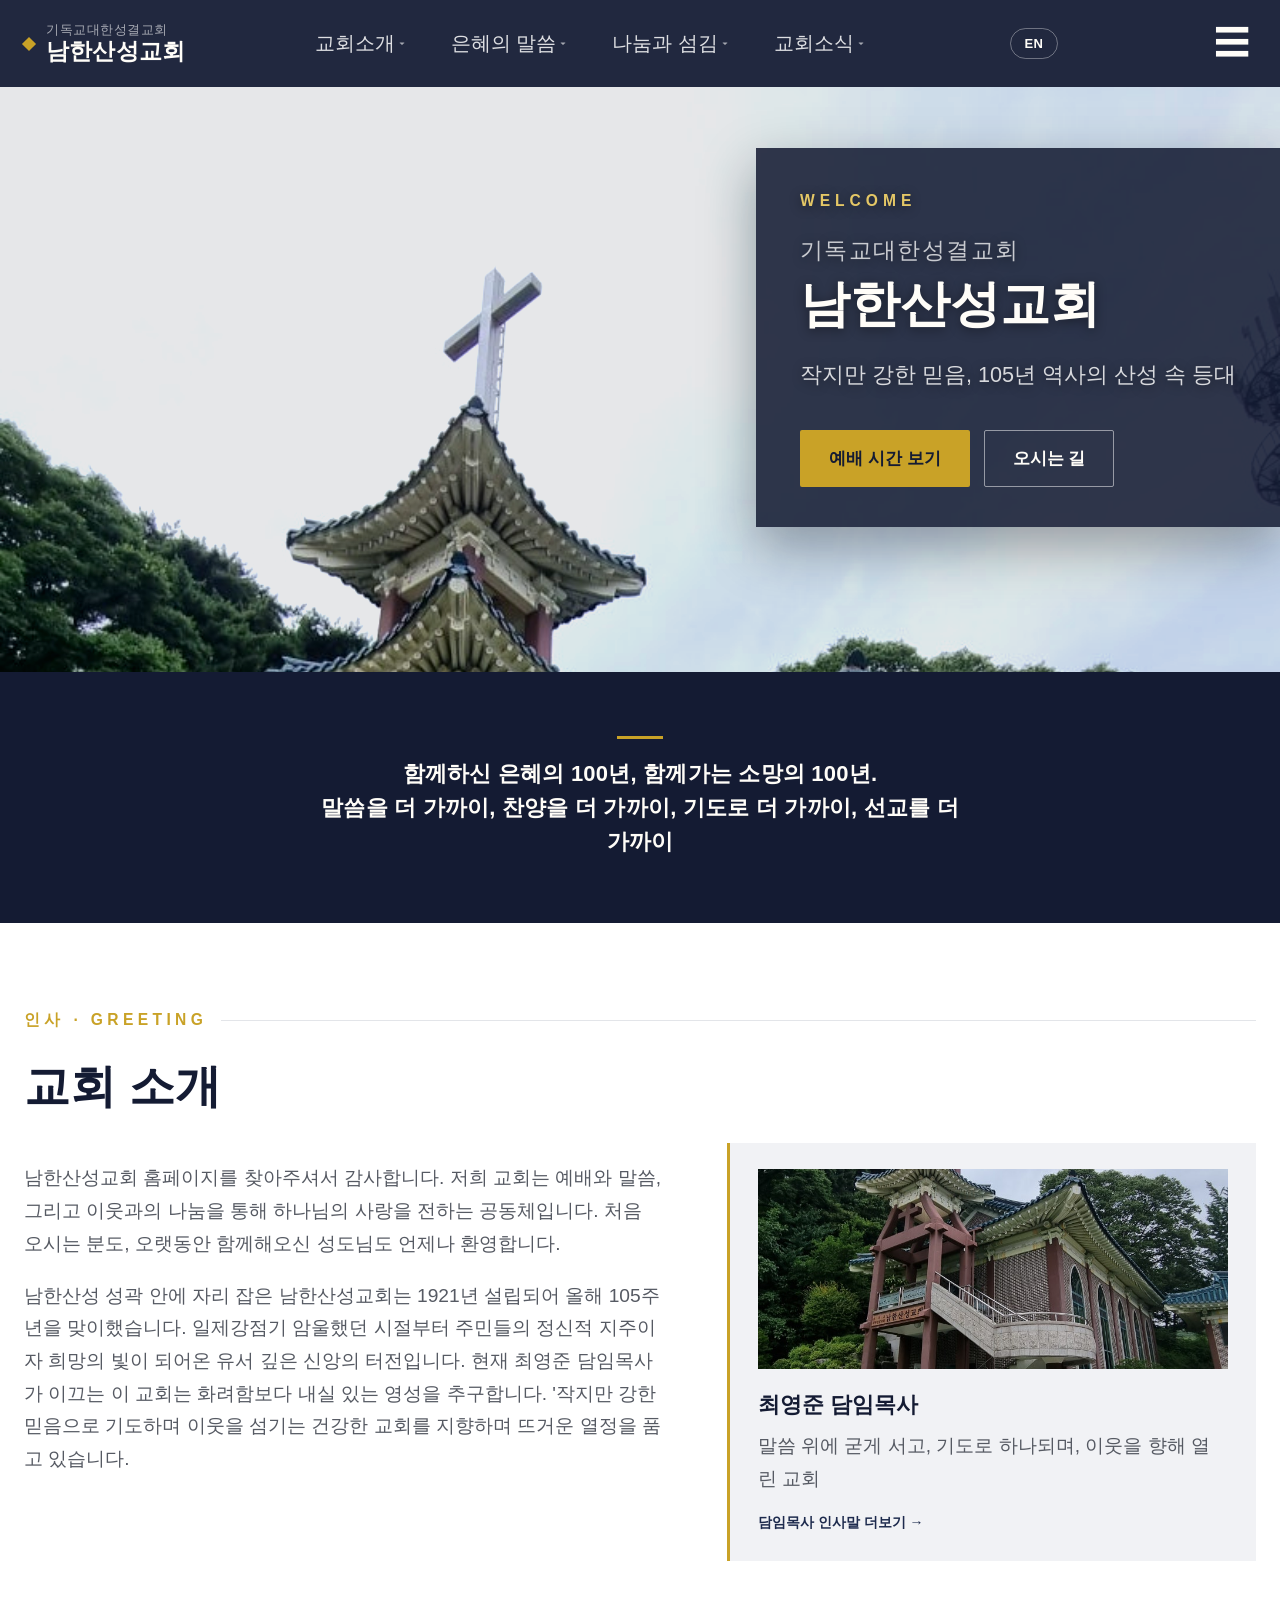
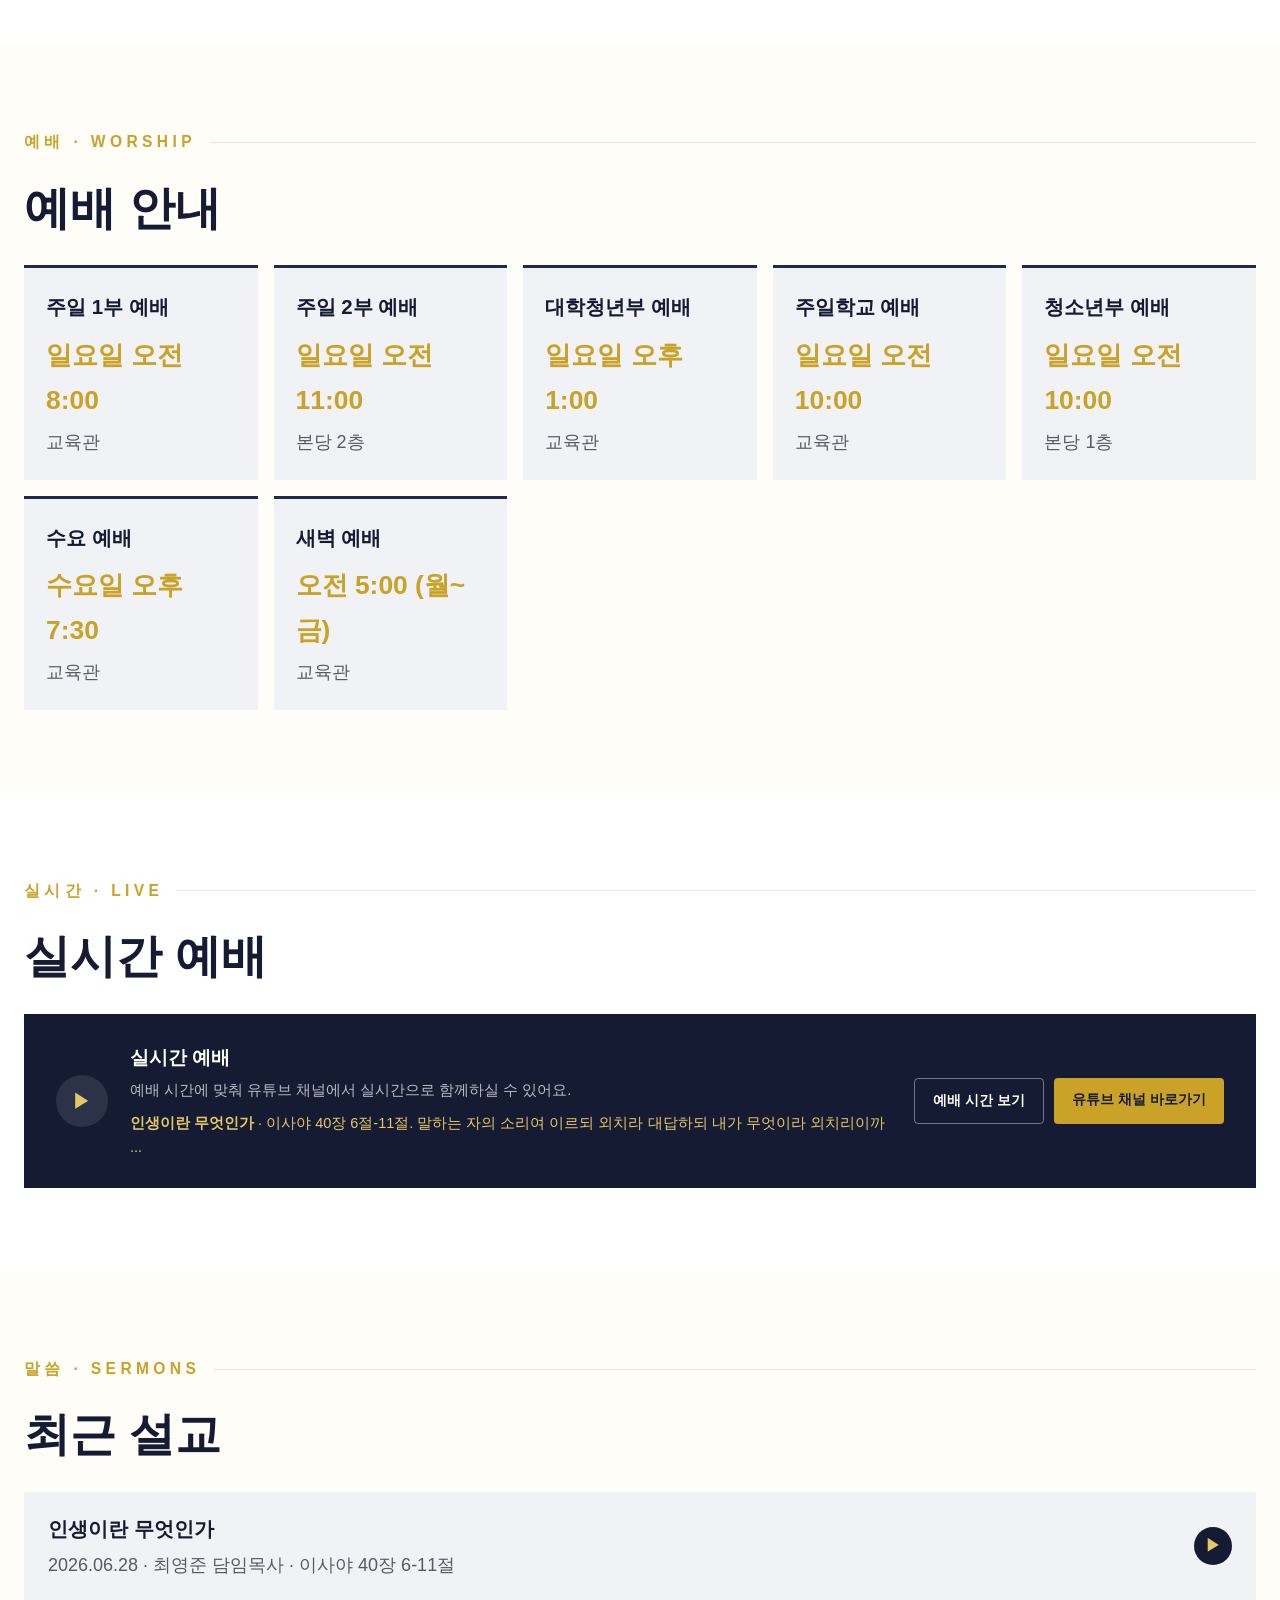
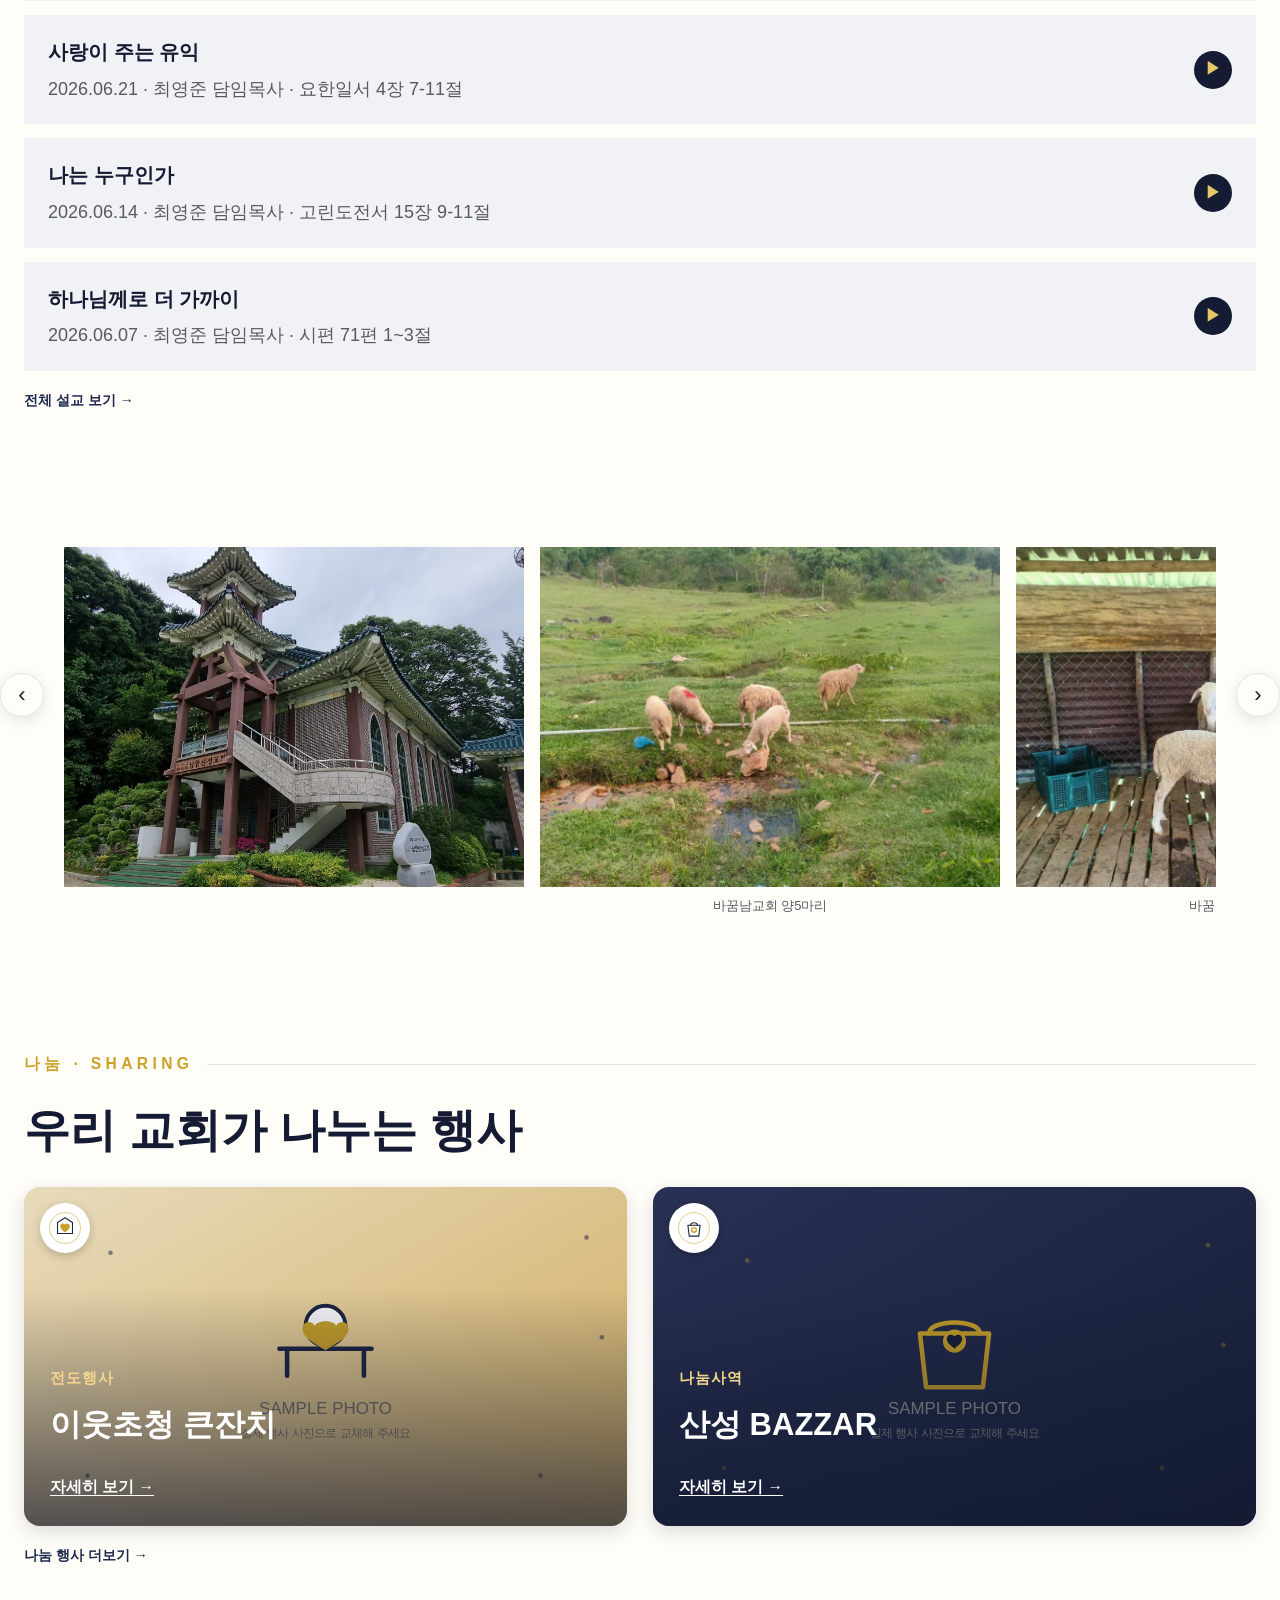
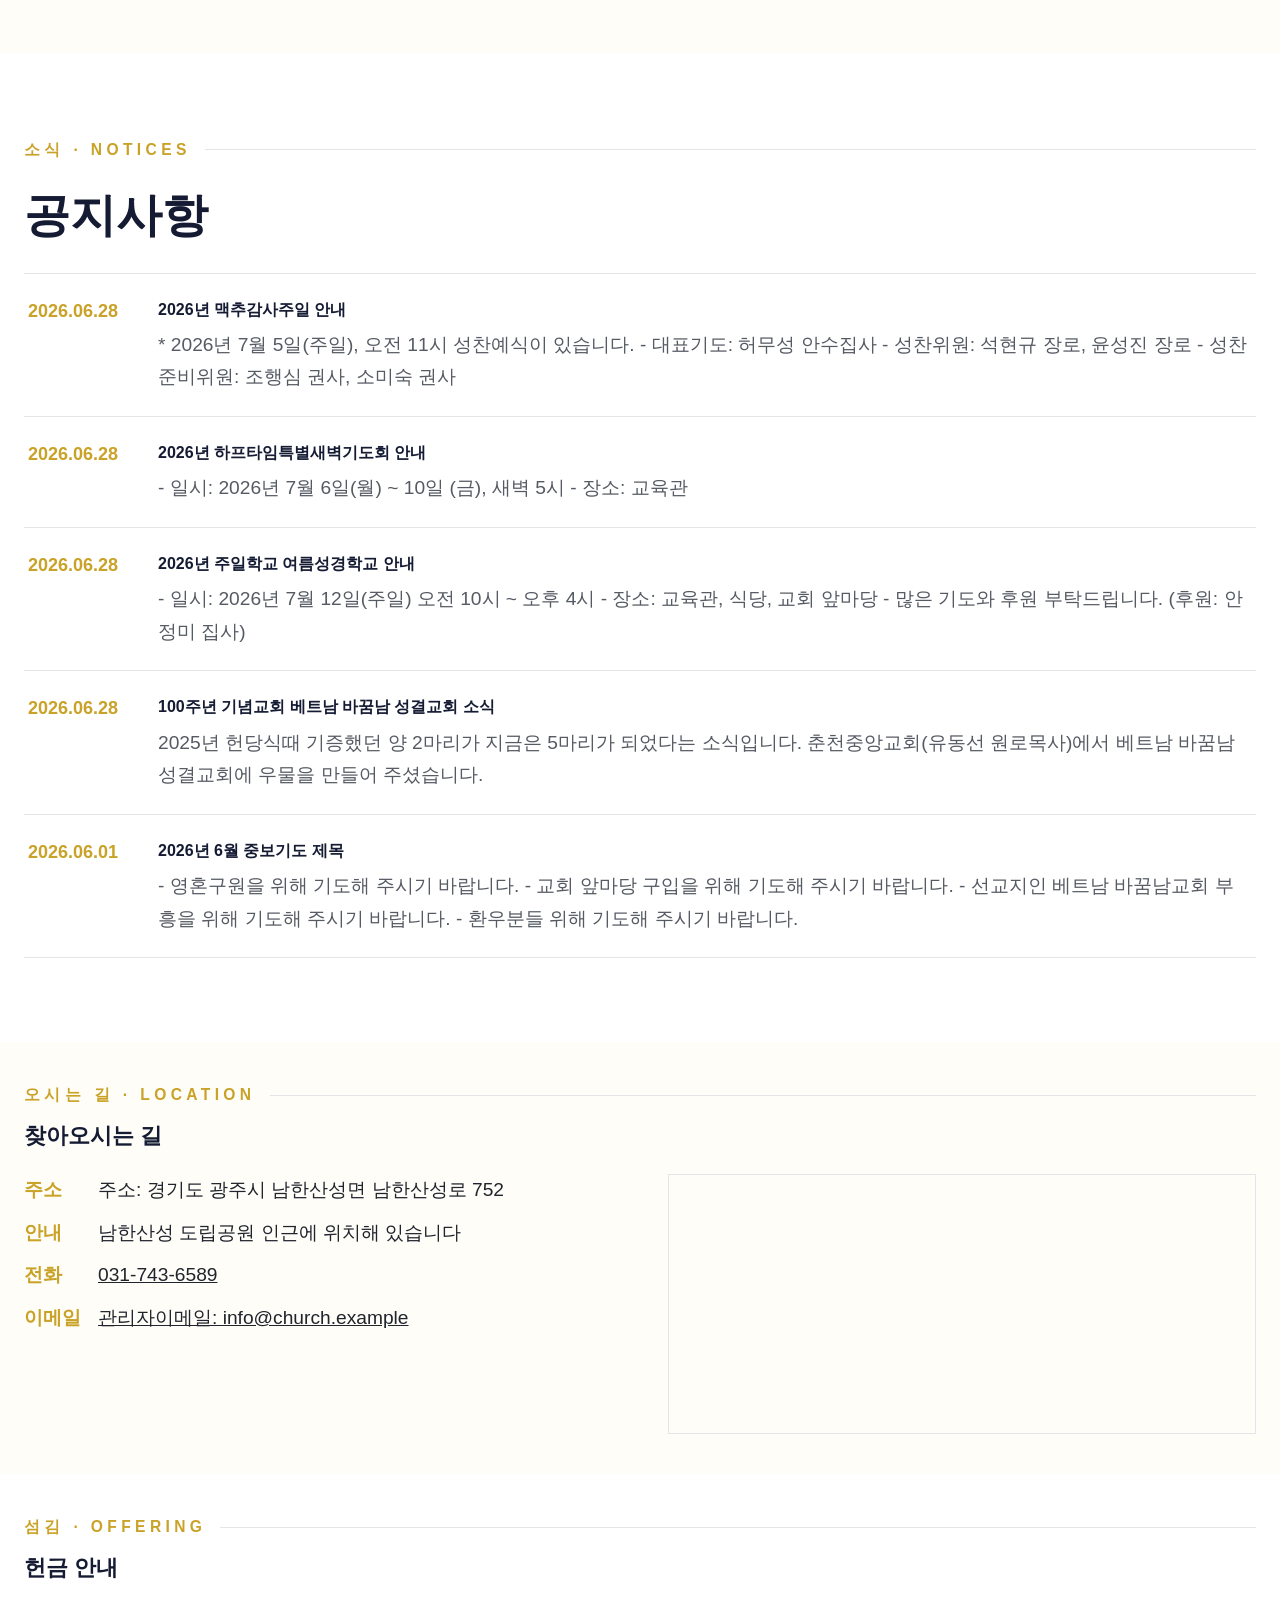
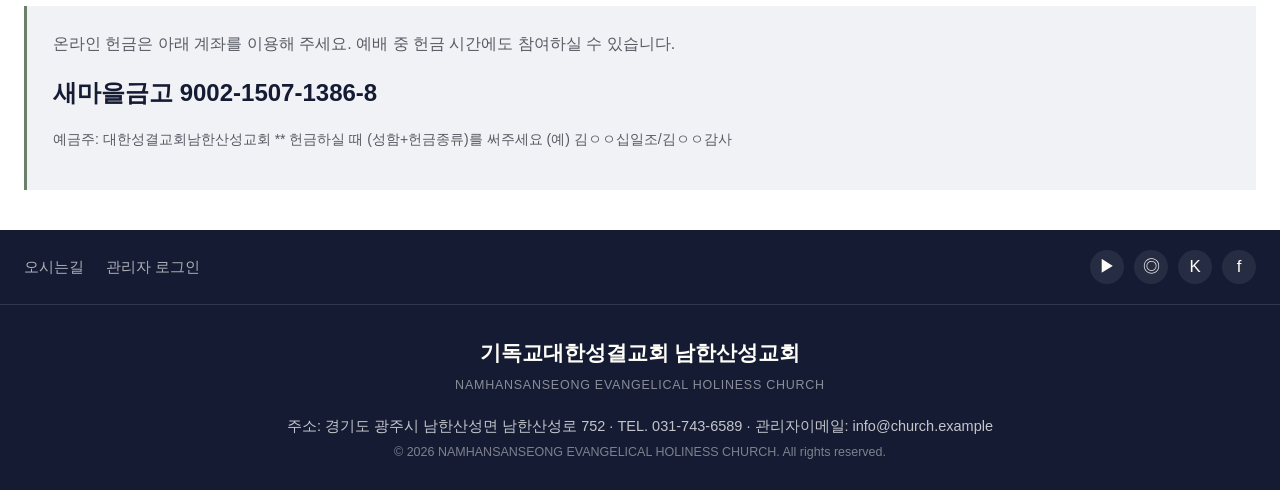
==== commit 0a654640: "Add files via upload" ====
--- a/index.html
+++ b/index.html
@@ -199,14 +199,14 @@
     .sharing-promo-card:hover .cover-img { transform:scale(1.12); }
     .sharing-promo-card .tint { position:absolute; inset:0; background:linear-gradient(180deg, rgba(20,27,51,0.05) 30%, rgba(20,27,51,0.7) 100%); transition:background .4s ease; }
     .sharing-promo-card:hover .tint { background:linear-gradient(180deg, rgba(20,27,51,0.35) 0%, rgba(20,27,51,0.92) 100%); }
-    .sharing-promo-card .logo-badge { position:absolute; top:16px; left:16px; width:44px; height:44px; border-radius:50%; background:#fff; box-shadow:0 3px 10px rgba(0,0,0,0.2); padding:7px; box-sizing:border-box; z-index:2; }
+    .sharing-promo-card .logo-badge { position:absolute; top:16px; left:16px; width:50px; height:50px; border-radius:50%; background:#fff; box-shadow:0 3px 10px rgba(0,0,0,0.2); padding:8px; box-sizing:border-box; z-index:2; }
     .sharing-promo-card .logo-badge img { width:100%; height:100%; object-fit:contain; display:block; }
-    .sharing-promo-card .card-body { position:absolute; left:0; right:0; bottom:0; padding:24px; color:#fff; z-index:2; }
-    .sharing-promo-card .tag { display:inline-block; font-size:13.5px; letter-spacing:.06em; font-weight:700; color:#F4D58D; margin-bottom:8px; }
-    .sharing-promo-card .name { font-size:26px; font-weight:700; margin-bottom:8px; }
-    .sharing-promo-card .desc { font-size:15px; line-height:1.6; opacity:0; max-height:0; overflow:hidden; transition:opacity .35s ease, max-height .35s ease; }
-    .sharing-promo-card:hover .desc { opacity:.9; max-height:110px; }
-    .sharing-promo-card .more-link { display:inline-block; margin-top:10px; font-size:14px; font-weight:600; color:#fff; text-decoration:underline; text-underline-offset:3px; }
+    .sharing-promo-card .card-body { position:absolute; left:0; right:0; bottom:0; padding:26px; color:#fff; z-index:2; }
+    .sharing-promo-card .tag { display:inline-block; font-size:15px; letter-spacing:.06em; font-weight:700; color:#F4D58D; margin-bottom:9px; }
+    .sharing-promo-card .name { font-size:31px; font-weight:700; margin-bottom:10px; }
+    .sharing-promo-card .desc { font-size:16.5px; line-height:1.6; opacity:0; max-height:0; overflow:hidden; transition:opacity .35s ease, max-height .35s ease; }
+    .sharing-promo-card:hover .desc { opacity:.9; max-height:130px; }
+    .sharing-promo-card .more-link { display:inline-block; margin-top:12px; font-size:15.5px; font-weight:600; color:#fff; text-decoration:underline; text-underline-offset:3px; }
   </style>
   <div class="wrap">
     <div class="eyebrow" data-en="Sharing">나눔 · SHARING</div>
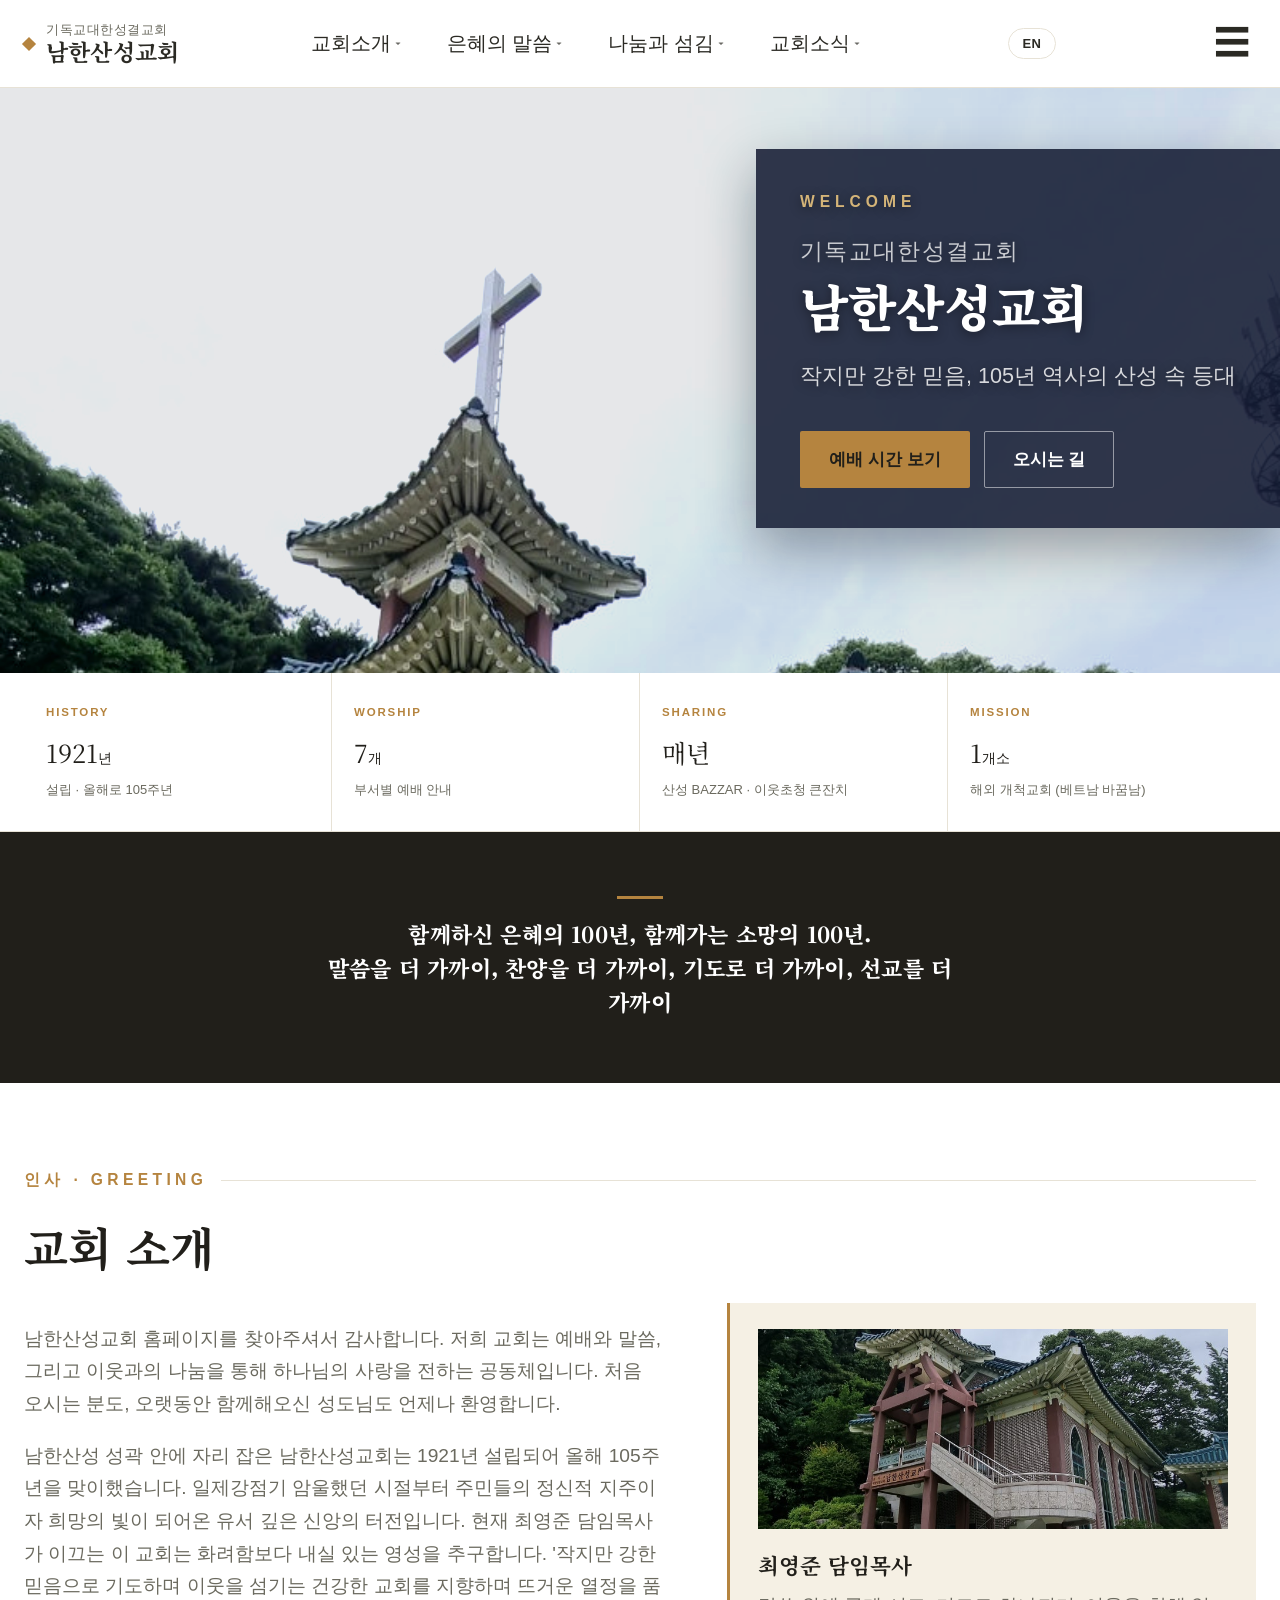
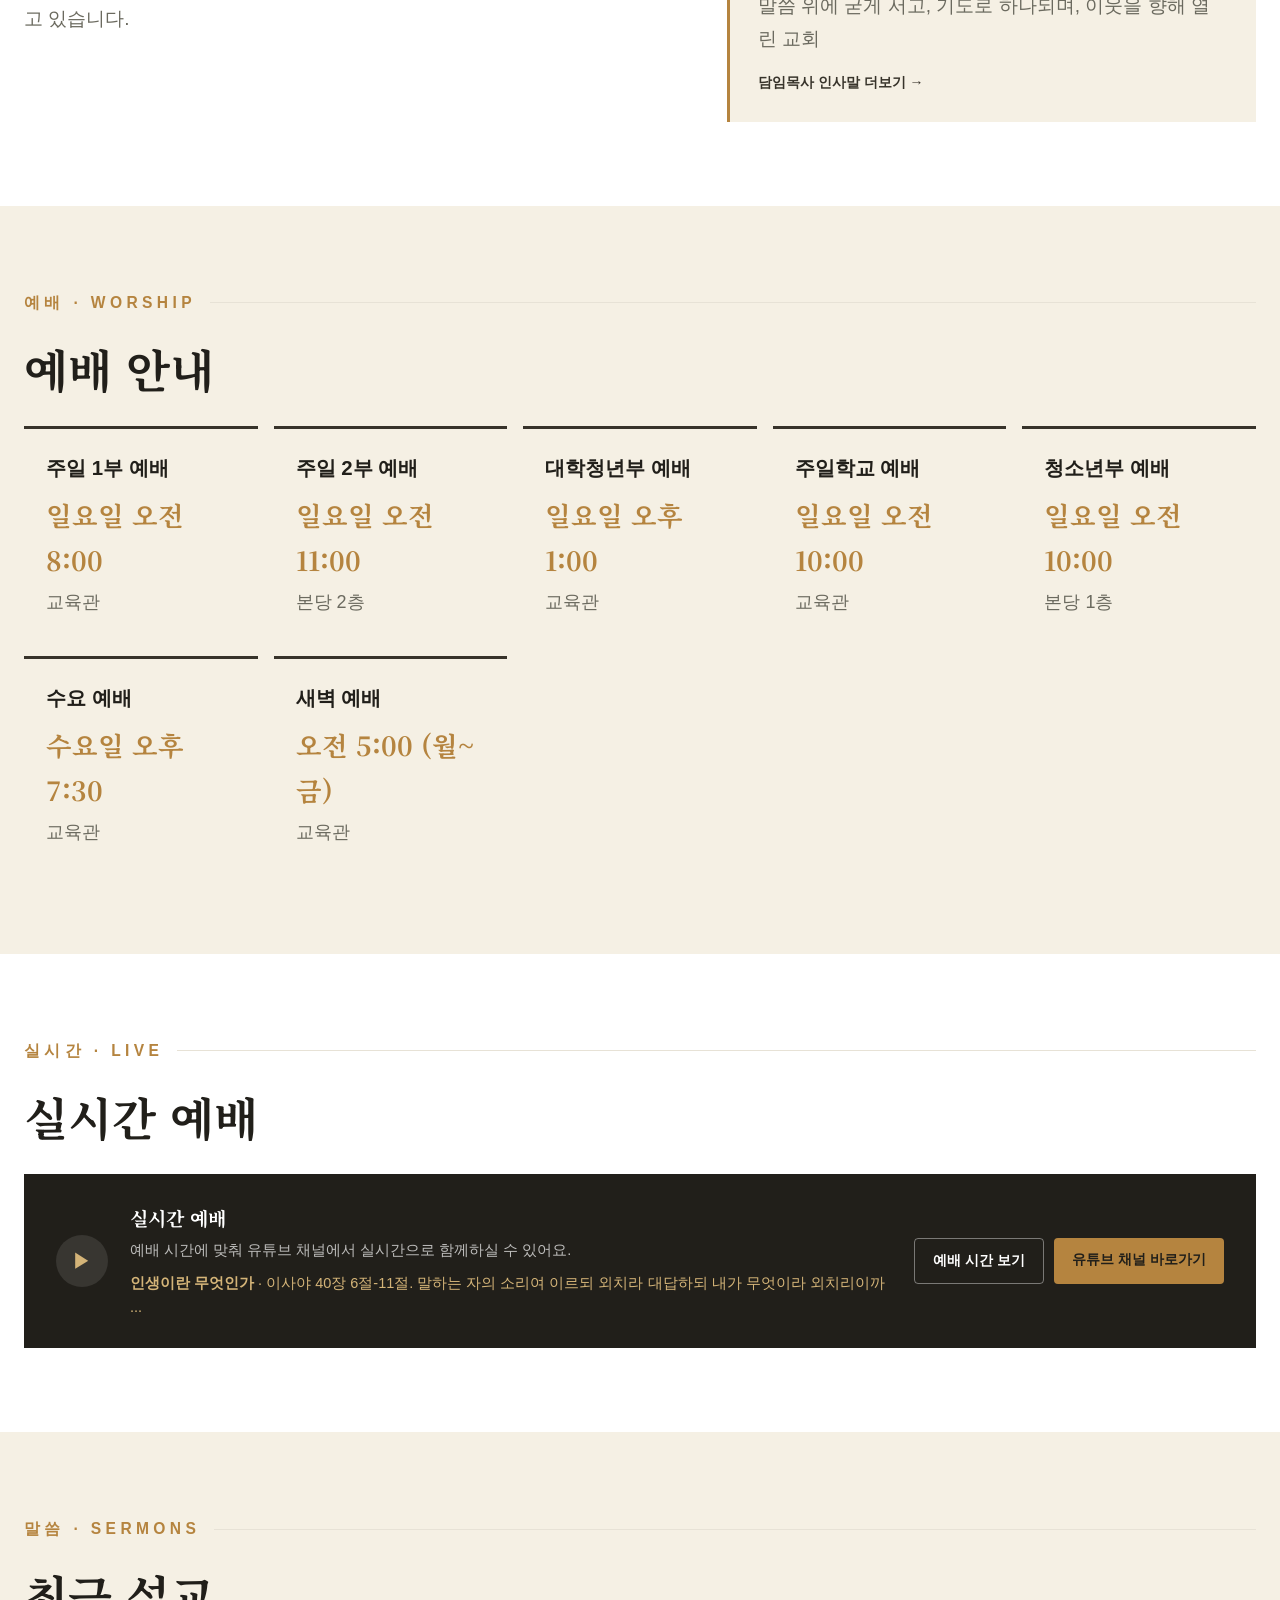
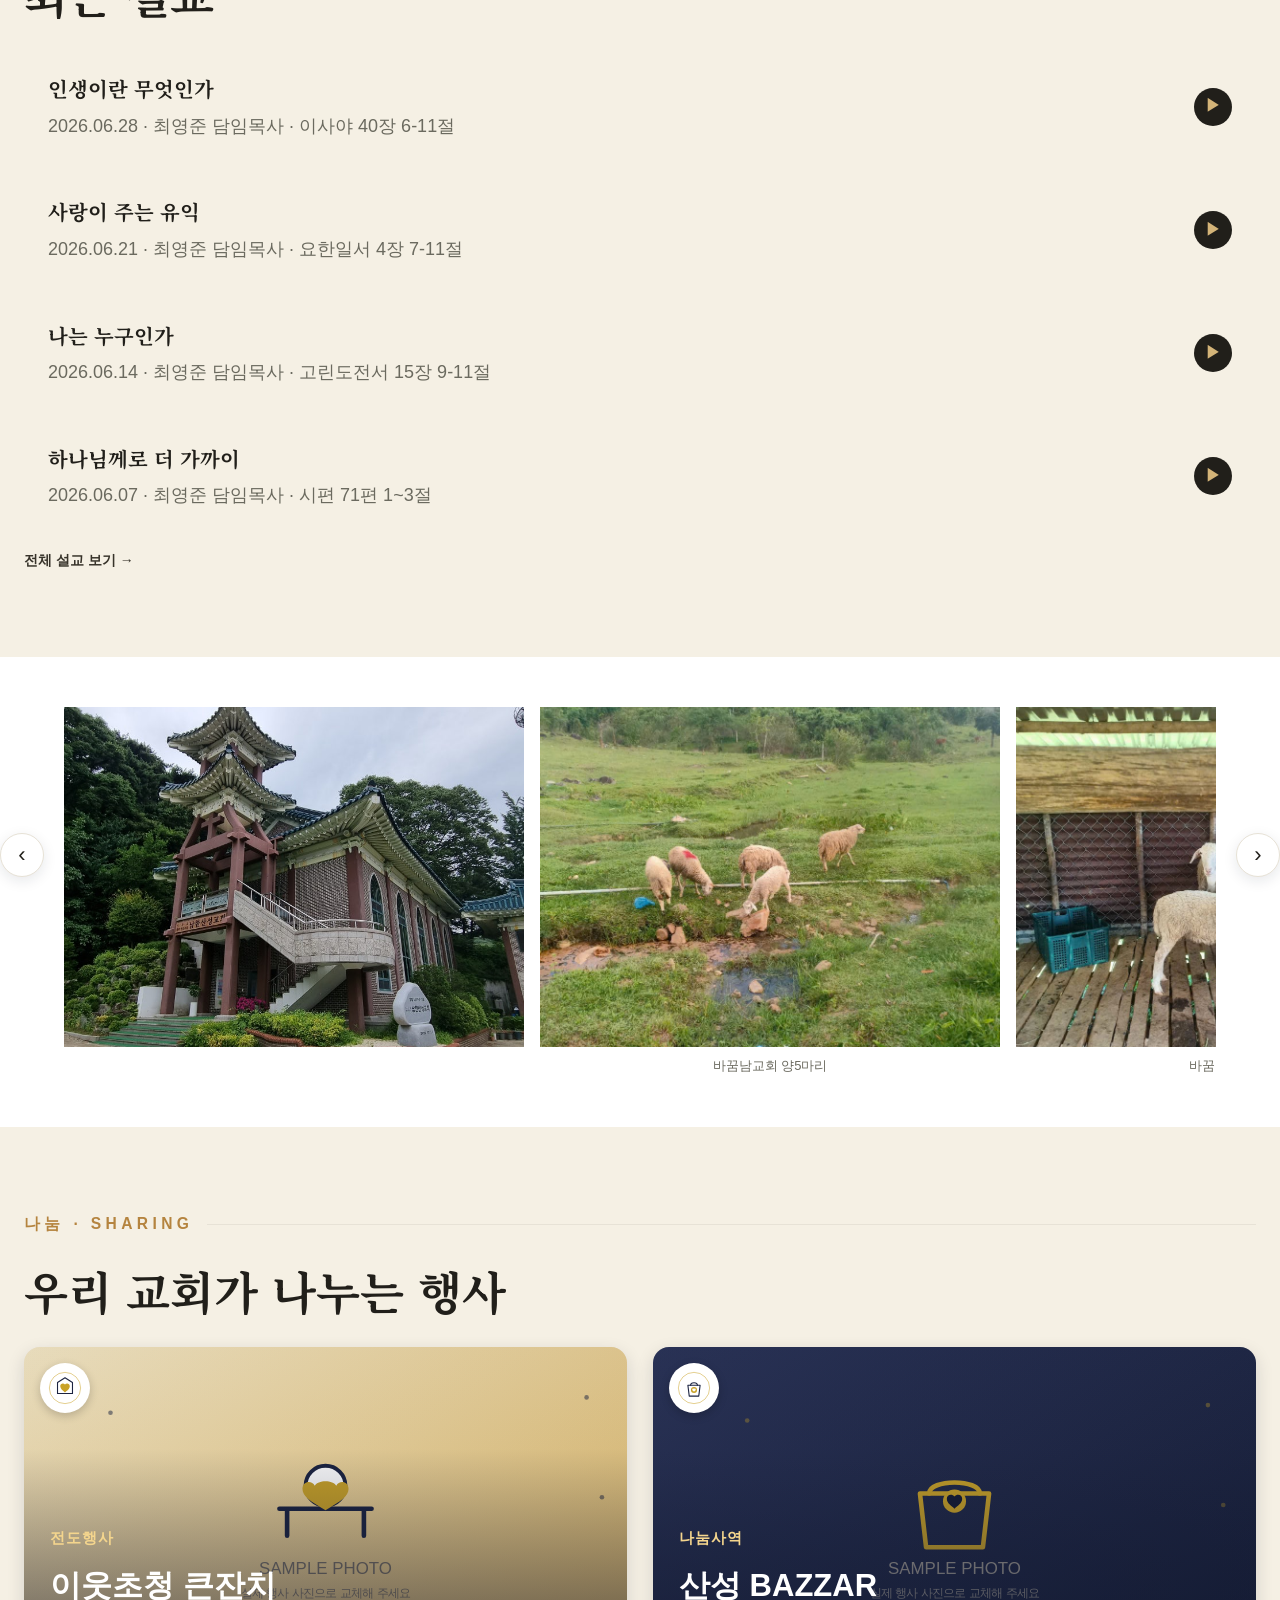
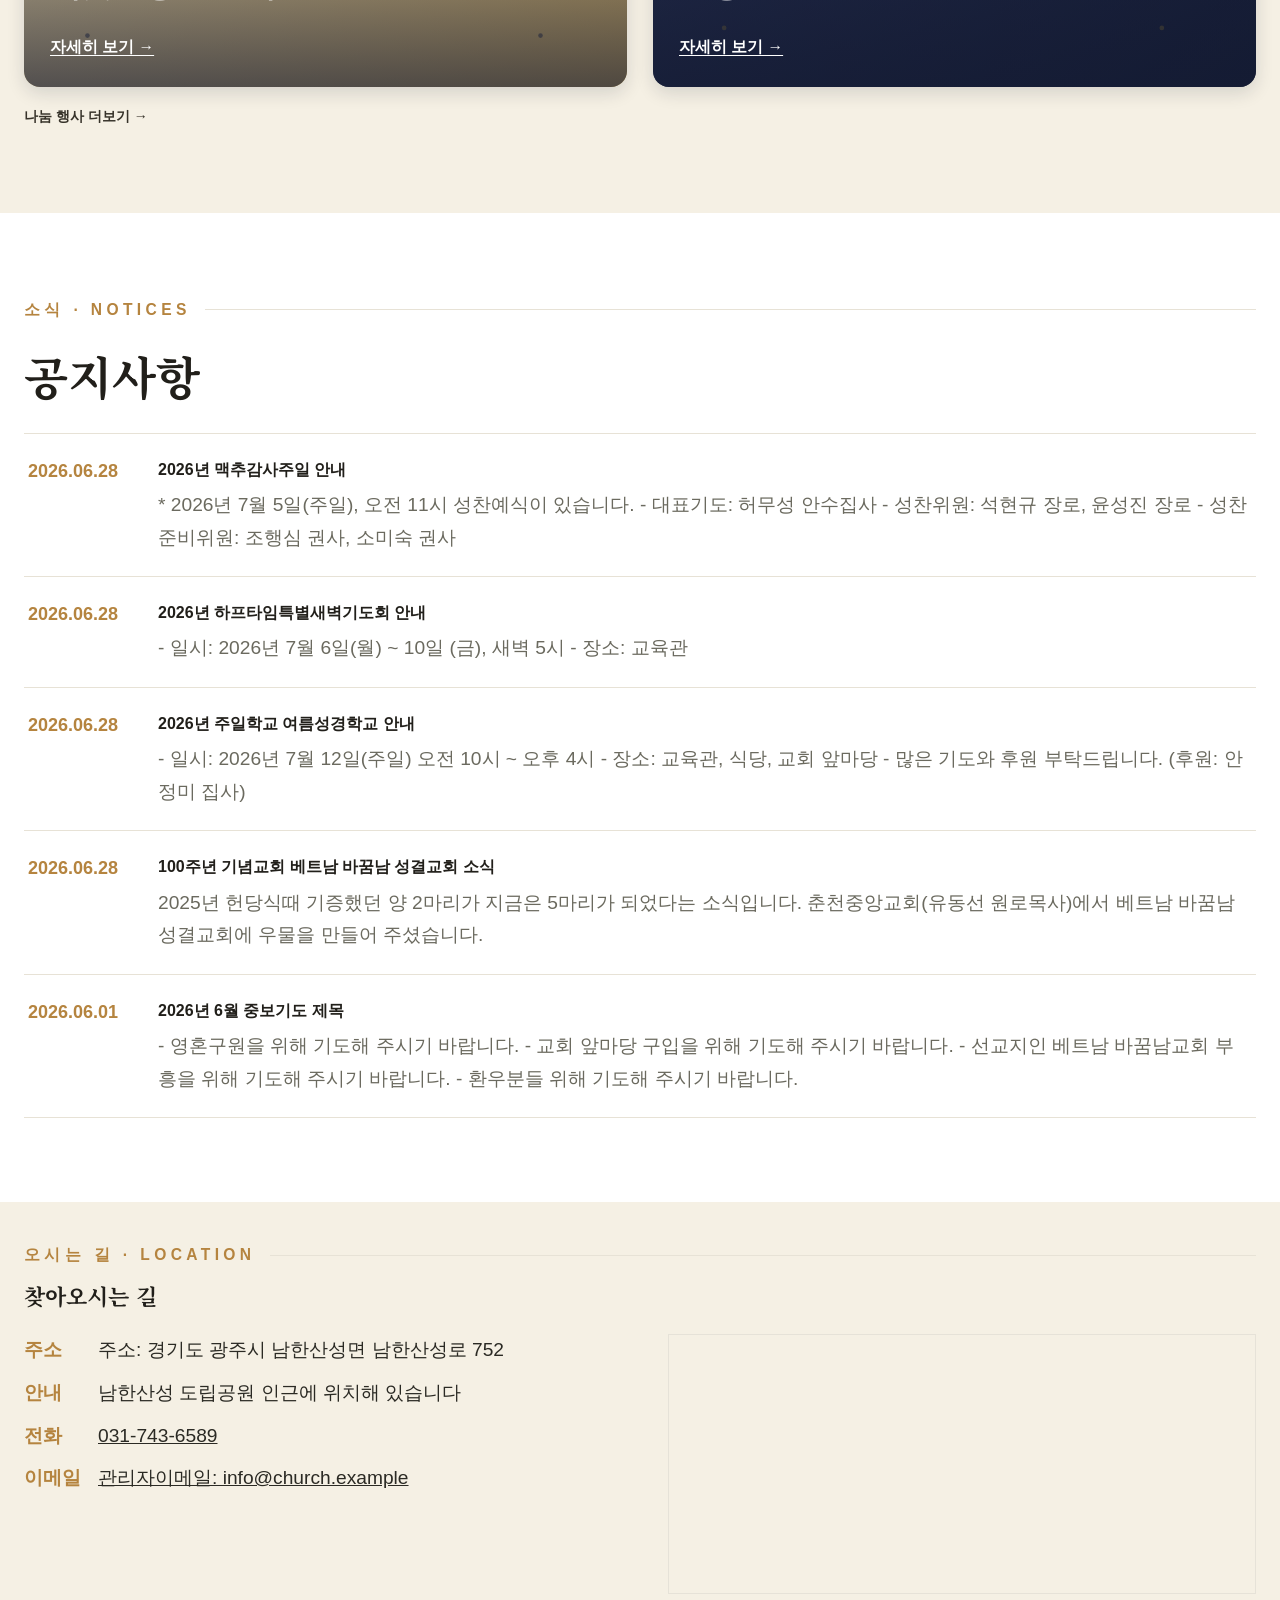
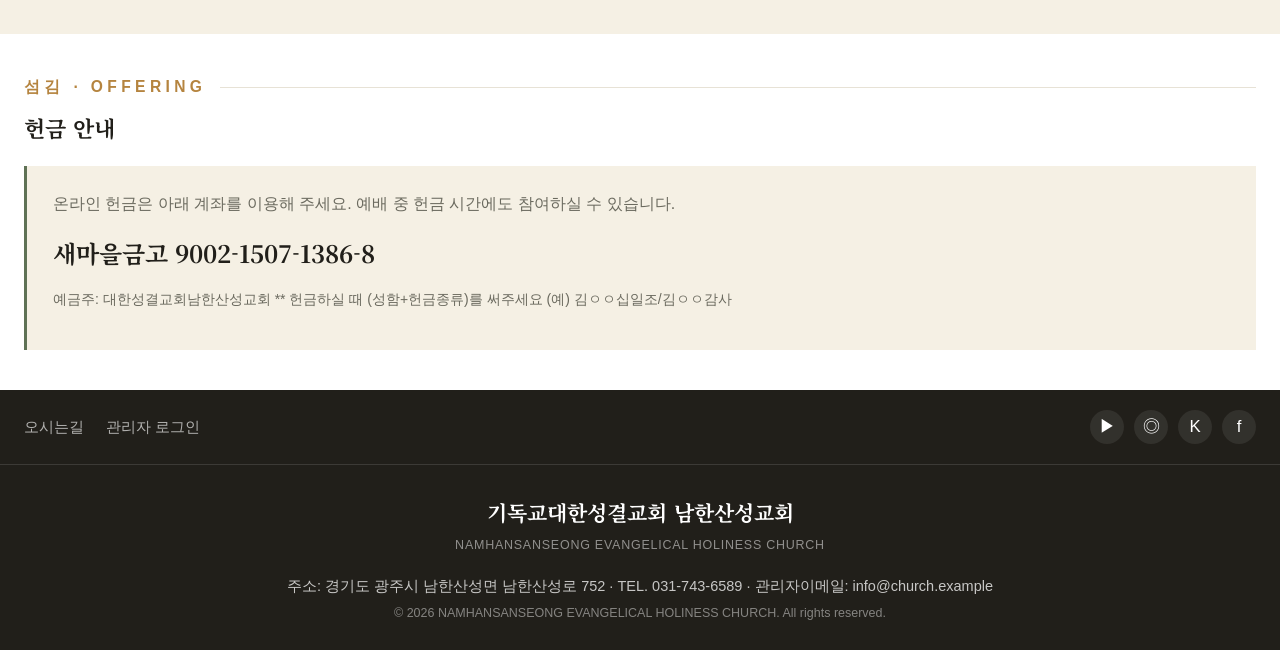
==== commit 306699a4: "Add files via upload" ====
--- a/index.html
+++ b/index.html
@@ -122,6 +122,31 @@
   </div>
   </div>
 </section>
+
+<div class="stat-strip">
+  <div class="stat-strip-inner">
+    <div class="stat-cell">
+      <div class="s-eyebrow">HISTORY</div>
+      <div class="s-num">1921<span class="unit">년</span></div>
+      <div class="s-label">설립 · 올해로 105주년</div>
+    </div>
+    <div class="stat-cell">
+      <div class="s-eyebrow">WORSHIP</div>
+      <div class="s-num">7<span class="unit">개</span></div>
+      <div class="s-label">부서별 예배 안내</div>
+    </div>
+    <div class="stat-cell">
+      <div class="s-eyebrow">SHARING</div>
+      <div class="s-num">매년</div>
+      <div class="s-label">산성 BAZZAR · 이웃초청 큰잔치</div>
+    </div>
+    <div class="stat-cell">
+      <div class="s-eyebrow">MISSION</div>
+      <div class="s-num">1<span class="unit">개소</span></div>
+      <div class="s-label">해외 개척교회 (베트남 바꿈남)</div>
+    </div>
+  </div>
+</div>
 
 <section id="anniversary" class="anniversary-section">
   <div class="wrap anniversary-inner">
--- a/css/style.css
+++ b/css/style.css
@@ -8,23 +8,24 @@
    ========================================================================== */
 
 @import url('https://cdn.jsdelivr.net/gh/orioncactus/pretendard@v1.3.9/dist/web/static/pretendard.css');
+@import url('https://fonts.googleapis.com/css2?family=Noto+Serif+KR:ital,wght@0,500;0,700;1,500&display=swap');
 
 :root {
-  --navy-900: #141B33;
-  --navy-800: #1D2A4D;
-  --navy-700: #2A3D6B;
-  --gold-500: #C9A227;
-  --gold-300: #E4C766;
+  --navy-900: #211F1A;
+  --navy-800: #37332A;
+  --navy-700: #4A4536;
+  --gold-500: #B5843F;
+  --gold-300: #D4B478;
   --paper: #FFFFFF;
-  --paper-2: #F1F2F5;
-  --ink: #20242C;
-  --ink-soft: #565A63;
-  --sage: #6B8068;
-  --rule: #E3E5E9;
-  --white: #FFFDF8;
-
-  --font-display: 'Pretendard', -apple-system, sans-serif;
-  --font-brand: 'Pretendard', -apple-system, sans-serif;
+  --paper-2: #F5F0E4;
+  --ink: #2B2A24;
+  --ink-soft: #6B6A5F;
+  --sage: #5F7255;
+  --rule: #E7E2D6;
+  --white: #FFFFFF;
+
+  --font-display: 'Noto Serif KR', serif;
+  --font-brand: 'Noto Serif KR', serif;
   --font-body: 'Pretendard', -apple-system, sans-serif;
 
   --max-w: 1440px;
@@ -78,17 +79,18 @@
   margin: 0 0 18px;
 }
 
-section { padding: 84px 0; }
-section:nth-of-type(even) { background: var(--white); }
+section { padding: 84px 0; background: var(--paper); }
+section:nth-of-type(even) { background: var(--paper-2); }
 
 /* -------------------- Header -------------------- */
 header.site-header {
   position: sticky;
   top: 0;
   z-index: 50;
-  background: rgba(20, 27, 51, 0.94);
+  background: rgba(255, 255, 255, 0.92);
   backdrop-filter: blur(6px);
-  color: var(--white);
+  color: var(--ink);
+  border-bottom: 1px solid var(--rule);
 }
 .nav-inner {
   display: flex;
@@ -122,7 +124,7 @@
 .brand-lines { display: flex; flex-direction: column; line-height: 1.2; }
 .brand-lines .org-line {
   font-size: 13.2px;
-  color: rgba(255,255,255,0.6);
+  color: var(--ink-soft);
   letter-spacing: 0.04em;
 }
 .brand-lines .church-line {
@@ -144,15 +146,15 @@
   font-size: 19.8px;
   font-weight: 500;
   text-decoration: none;
-  color: rgba(255,255,255,0.85);
+  color: var(--ink);
   transition: color 0.2s;
   white-space: nowrap;
 }
-nav.menu a:hover { color: var(--gold-300); }
+nav.menu a:hover { color: var(--gold-500); }
 .lang-toggle {
   background: none;
-  border: 1px solid rgba(255,255,255,0.35);
-  color: var(--white);
+  border: 1px solid var(--rule);
+  color: var(--ink);
   font-size: 13px;
   font-weight: 600;
   letter-spacing: 0.03em;
@@ -162,13 +164,13 @@
   margin-left: 16px;
   transition: border-color 0.2s, color 0.2s;
 }
-.lang-toggle:hover { border-color: var(--gold-300); color: var(--gold-300); }
+.lang-toggle:hover { border-color: var(--gold-500); color: var(--gold-500); }
 
 .menu-toggle {
   display: flex;
   align-items: center;
   justify-content: center;
-  background: none; border: none; color: var(--white);
+  background: none; border: none; color: var(--ink);
   font-size: 36px; cursor: pointer;
   margin-left: 20px;
 }
@@ -280,6 +282,44 @@
   .hero-actions { justify-content: center; }
 }
 
+/* -------------------- Stat strip (below hero) -------------------- */
+.stat-strip {
+  background: var(--paper);
+  border-bottom: 1px solid var(--rule);
+}
+.stat-strip-inner {
+  max-width: var(--max-w);
+  margin: 0 auto;
+  padding: 0 24px;
+  display: grid;
+  grid-template-columns: repeat(4, 1fr);
+}
+.stat-cell {
+  padding: 30px 22px;
+  border-right: 1px solid var(--rule);
+}
+.stat-cell:last-child { border-right: none; }
+.stat-cell .s-eyebrow {
+  font-size: 11.5px;
+  letter-spacing: 0.16em;
+  color: var(--gold-500);
+  font-weight: 700;
+  margin-bottom: 8px;
+  text-transform: uppercase;
+}
+.stat-cell .s-num {
+  font-family: var(--font-display);
+  font-size: 25px;
+  color: var(--navy-900);
+  margin-bottom: 6px;
+}
+.stat-cell .s-num .unit { font-size: 14px; font-family: var(--font-body); }
+.stat-cell .s-label { font-size: 13px; color: var(--ink-soft); }
+@media (max-width: 780px) {
+  .stat-strip-inner { grid-template-columns: repeat(2, 1fr); }
+  .stat-cell:nth-child(2) { border-right: none; }
+}
+
 .btn {
   display: inline-block;
   padding: 13px 28px;
@@ -521,26 +561,19 @@
 }
 .dept-card {
   cursor: pointer;
-  transition: transform 0.15s;
-  background: var(--navy-800);
-  color: var(--white);
+  transition: transform 0.15s, box-shadow 0.15s;
+  background: var(--white);
+  color: var(--ink);
+  border: 1px solid var(--rule);
+  border-top: 3px solid var(--sage);
   padding: 28px 26px;
   position: relative;
   overflow: hidden;
 }
-.dept-card:hover { transform: translateY(-3px); }
-.dept-card::before {
-  content: "";
-  position: absolute;
-  top: -30px; right: -30px;
-  width: 90px; height: 90px;
-  background: var(--gold-500);
-  opacity: 0.15;
-  transform: rotate(45deg);
-}
-.dept-card .name { font-family: var(--font-display); font-weight: 700; font-size: 25.2px; margin-bottom: 10px; }
-.dept-card .summary { font-size: 18.6px; color: rgba(255,255,255,0.82); margin-bottom: 14px; }
-.dept-card .leader { font-size: 18px; color: var(--gold-300); }
+.dept-card:hover { transform: translateY(-3px); box-shadow: 0 8px 20px rgba(43,42,36,0.1); }
+.dept-card .name { font-family: var(--font-display); font-weight: 700; font-size: 25.2px; margin-bottom: 10px; color: var(--navy-900); }
+.dept-card .summary { font-size: 18.6px; color: var(--ink-soft); margin-bottom: 14px; }
+.dept-card .leader { font-size: 18px; color: var(--gold-500); font-weight: 600; }
 
 /* -------------------- Location / offering -------------------- */
 .two-col {
--- a/css/extra.css
+++ b/css/extra.css
@@ -332,8 +332,9 @@
   position: absolute;
   top: 100%; left: 0;
   min-width: 180px;
-  background: var(--navy-900);
-  border: 1px solid rgba(255,255,255,0.1);
+  background: var(--white);
+  border: 1px solid var(--rule);
+  box-shadow: 0 12px 28px rgba(43,42,36,0.1);
   padding: 6px 0;
   display: none;
   z-index: 60;
@@ -343,10 +344,10 @@
   display: block;
   padding: 10px 18px;
   font-size: 18.6px;
-  color: rgba(255,255,255,0.82);
+  color: var(--ink);
   text-decoration: none;
 }
-.dropdown-panel a:hover { color: var(--gold-300); background: rgba(255,255,255,0.04); }
+.dropdown-panel a:hover { color: var(--gold-500); background: var(--paper-2); }
 
 @media (max-width: 780px) {
   .dropdown-panel {
@@ -456,10 +457,11 @@
 
 /* -------------------- Sub page hero (갤러리/주보/후원단체 상단) -------------------- */
 .subhero {
-  background: var(--navy-900);
-  color: var(--white);
+  background: var(--paper-2);
+  color: var(--ink);
   padding: 42px 0 30px;
   text-align: center;
+  border-bottom: 1px solid var(--rule);
 }
 .subhero h1 {
   font-family: var(--font-display);
@@ -474,13 +476,13 @@
   margin: 0 auto 16px;
 }
 .subhero p {
-  color: rgba(255,255,255,0.7);
+  color: var(--ink-soft);
   font-size: 18px;
 }
 .subhero .back-link {
   display: inline-block;
   margin-top: 18px;
-  color: var(--gold-300);
+  color: var(--gold-500);
   text-decoration: none;
   font-size: 16.8px;
 }
@@ -673,19 +675,21 @@
   gap: 24px;
 }
 .worship-card {
-  background: var(--navy-900);
-  color: var(--white);
+  background: var(--white);
+  color: var(--ink);
+  border: 1px solid var(--rule);
+  border-left: 3px solid var(--gold-500);
   padding: 26px 24px;
   cursor: pointer;
-  transition: transform 0.2s, background 0.2s;
+  transition: transform 0.2s, box-shadow 0.2s;
   display: flex;
   align-items: center;
   justify-content: space-between;
   gap: 12px;
 }
-.worship-card:hover { background: var(--navy-700); transform: translateY(-2px); }
-.worship-card .name { font-weight: 700; font-size: 19.8px; }
-.worship-card .link { font-size: 17.4px; color: var(--gold-300); flex-shrink: 0; }
+.worship-card:hover { box-shadow: 0 8px 20px rgba(43,42,36,0.1); transform: translateY(-2px); }
+.worship-card .name { font-weight: 700; font-size: 19.8px; color: var(--navy-900); }
+.worship-card .link { font-size: 17.4px; color: var(--gold-500); flex-shrink: 0; }
 
 .update-links { display: flex; gap: 14px; margin-top: 10px; flex-wrap: wrap; }
 .update-links .update-link {
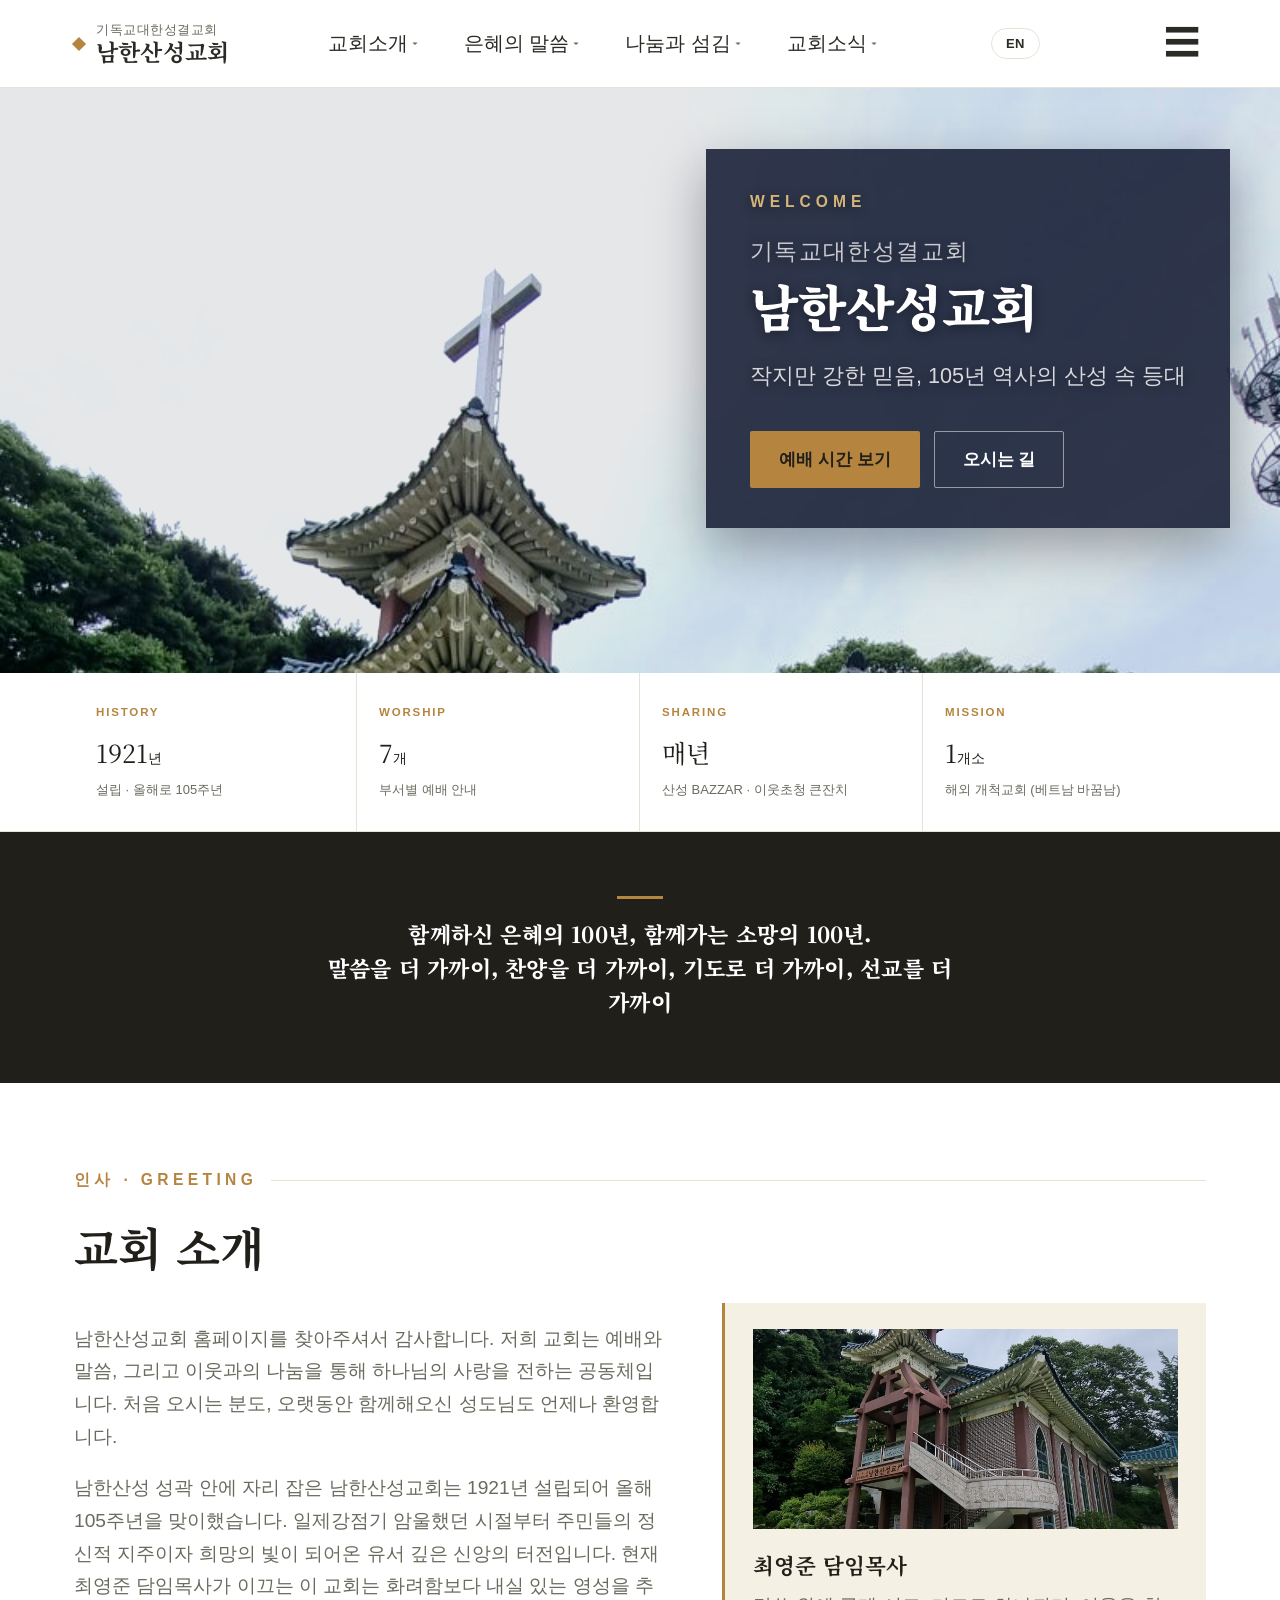
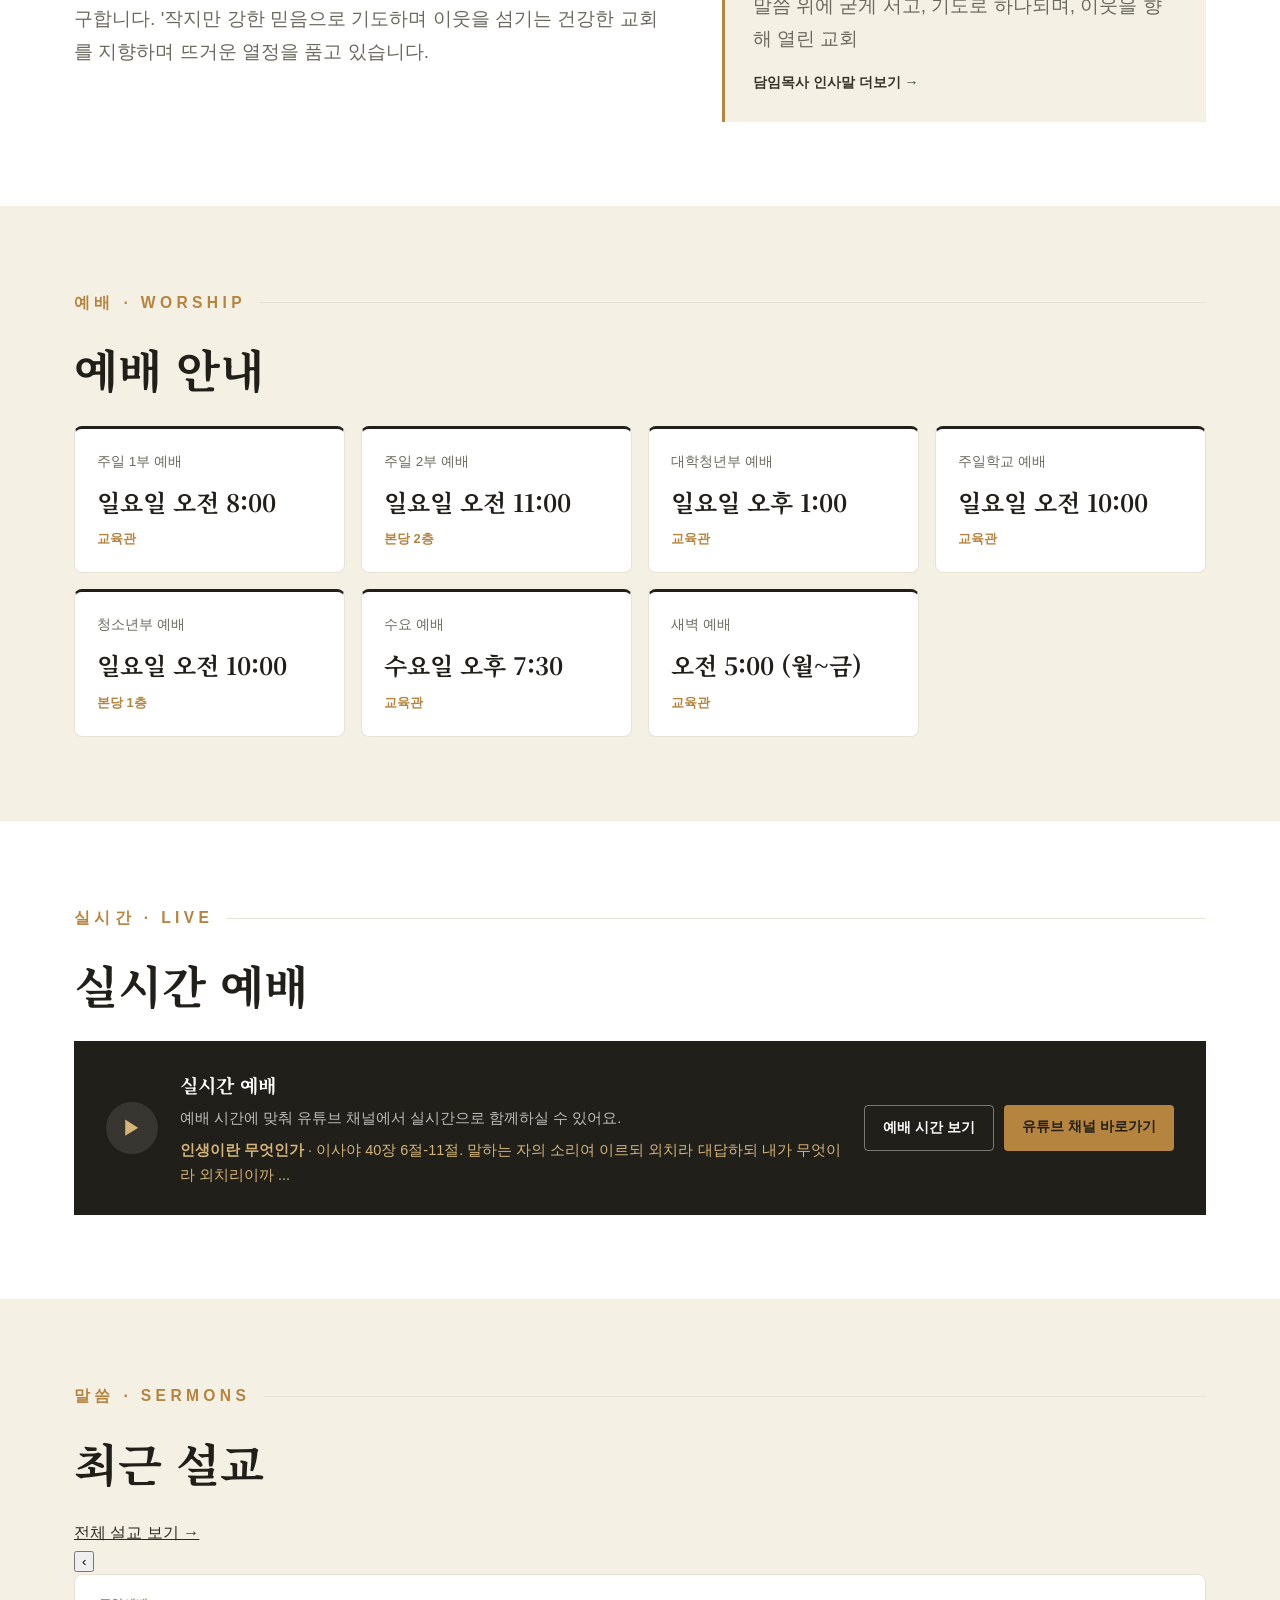
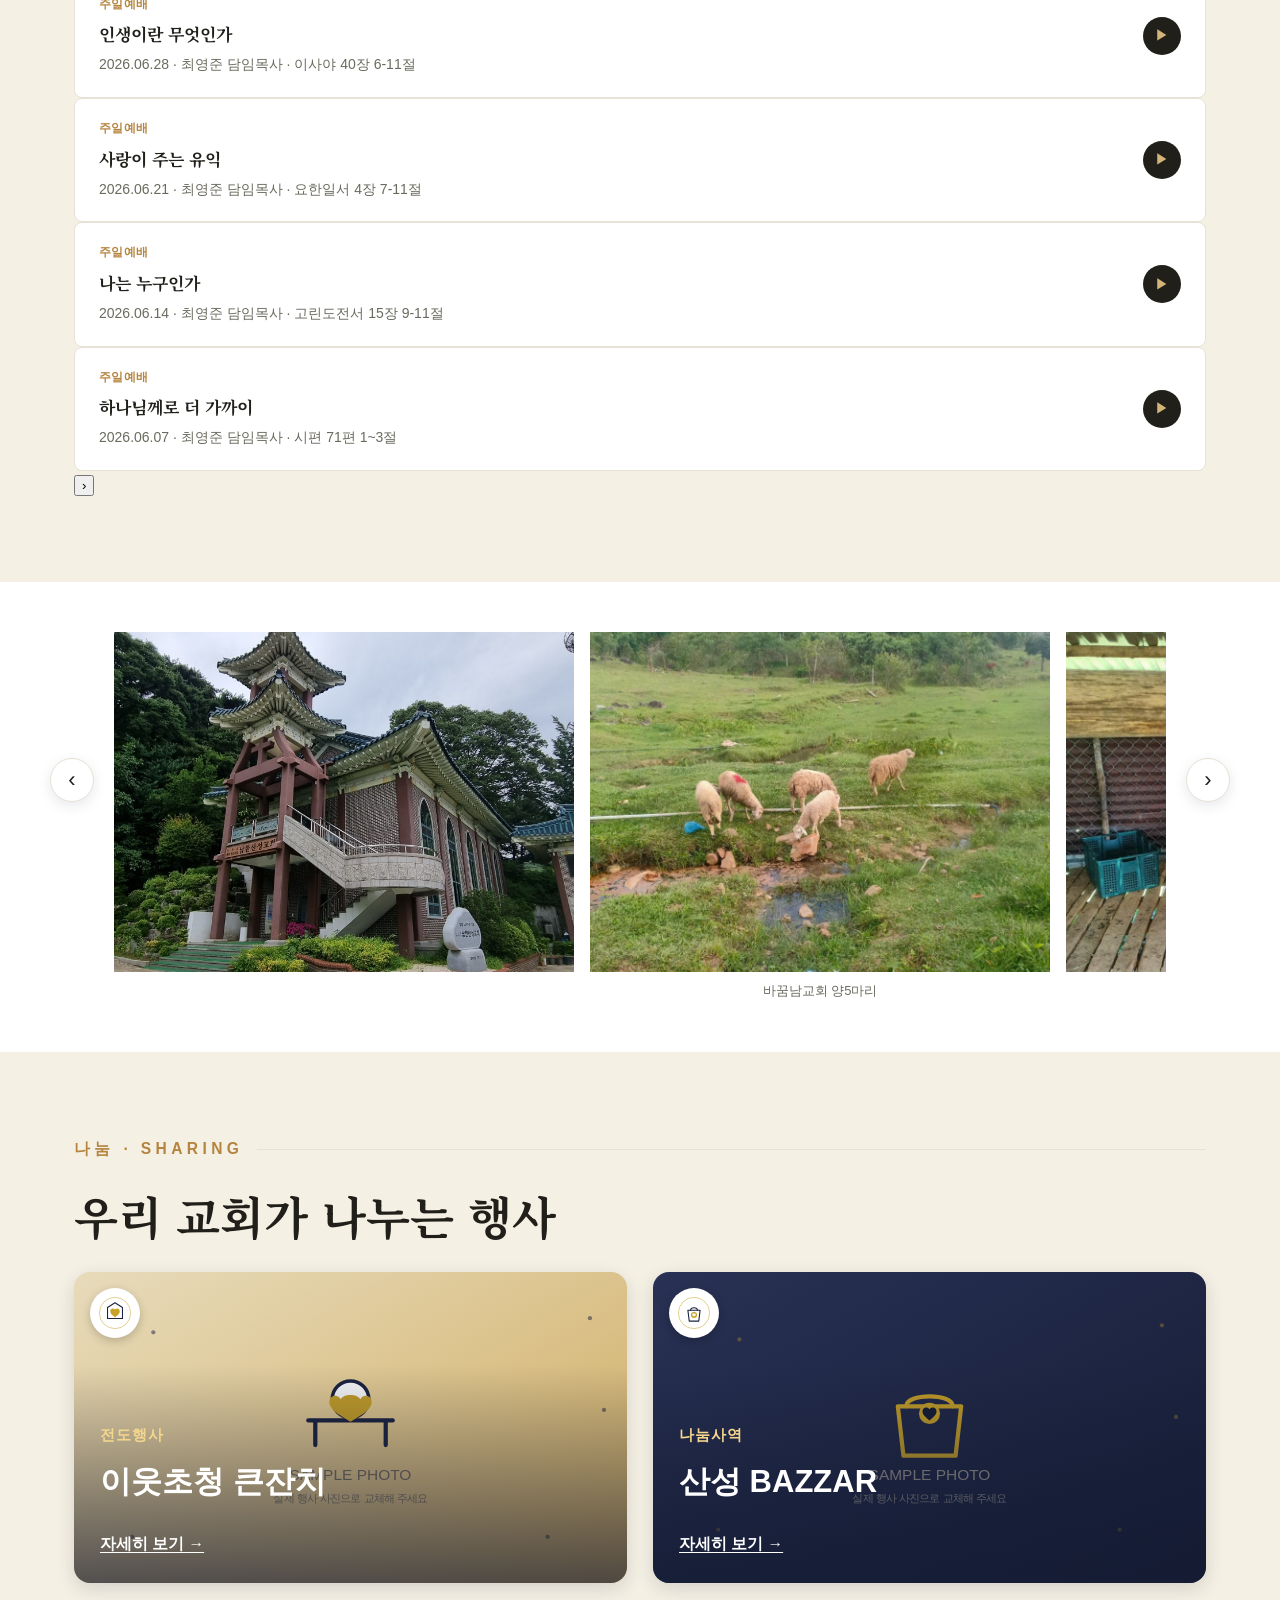
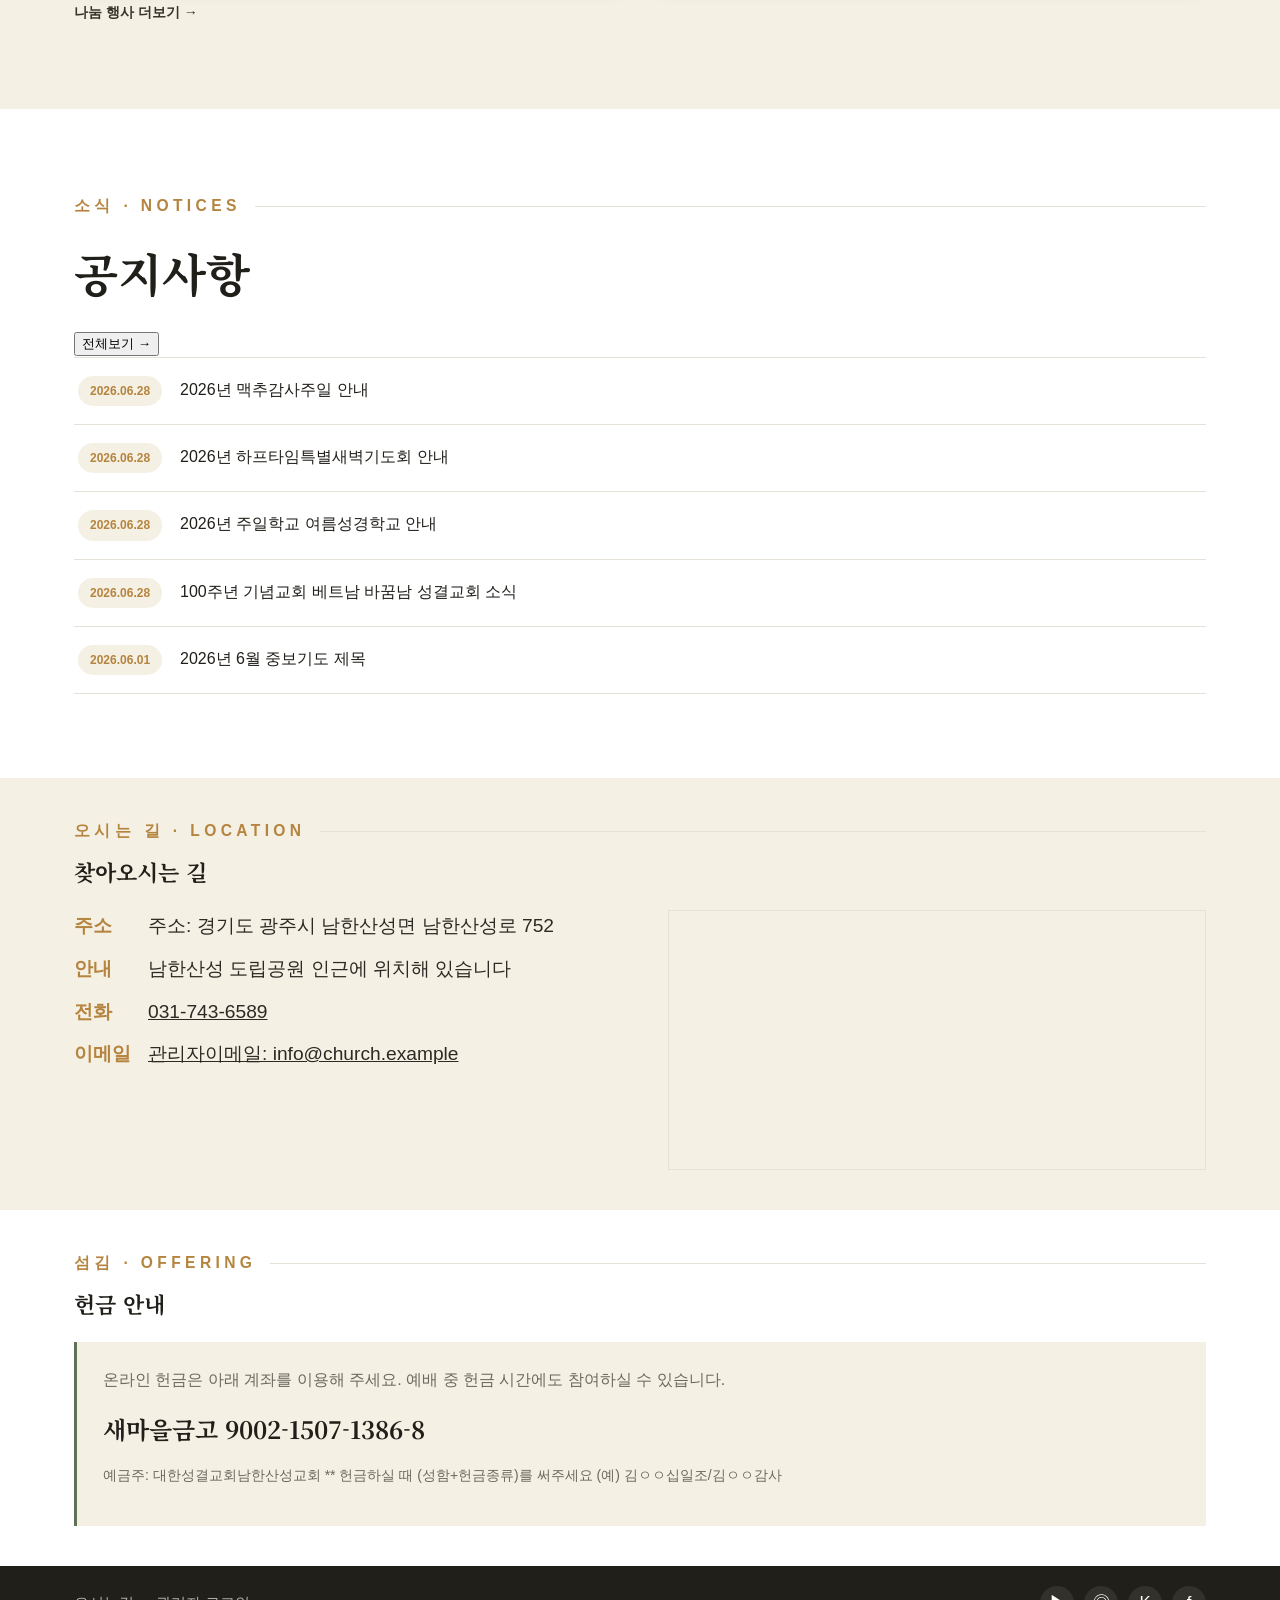
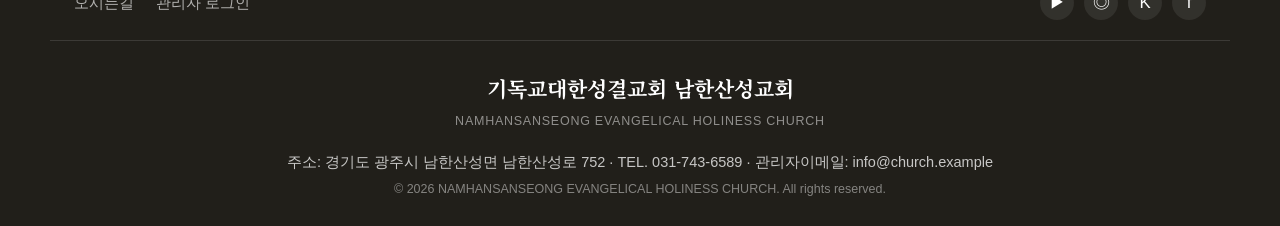
==== commit 945cdba4: "Add files via upload" ====
--- a/index.html
+++ b/index.html
@@ -105,7 +105,7 @@
 
 
 <section class="hero">
-  <img class="hero-photo" id="hero-photo" src="" alt="교회 전경">
+  <img class="hero-photo" id="hero-photo" alt="교회 전경">
   <div class="hero-overlay"></div>
   <div class="wrap">
   <div class="hero-content">
@@ -198,12 +198,20 @@
 
 <section id="sermons">
   <div class="wrap">
-    <div class="eyebrow" data-en="Sermons">말씀 · SERMONS</div>
-    <h2 class="section-title" data-en="Recent Sermons">최근 설교</h2>
-    <div class="sermon-list" id="sermon-list">
-      <p class="empty-state">불러오는 중...</p>
-    </div>
-    <a href="sermons.html" class="pastor-card-more" data-en="View all sermons →" style="display:inline-block; margin-top:18px;">전체 설교 보기 →</a>
+    <div class="section-head">
+      <div>
+        <div class="eyebrow" data-en="Sermons">말씀 · SERMONS</div>
+        <h2 class="section-title" data-en="Recent Sermons">최근 설교</h2>
+      </div>
+      <a href="sermons.html" class="section-more-link" data-en="View all sermons →">전체 설교 보기 →</a>
+    </div>
+    <div class="sermon-carousel">
+      <button type="button" class="sermon-nav sermon-nav-prev" id="sermon-prev" aria-label="이전 설교">‹</button>
+      <div class="sermon-track" id="sermon-list">
+        <p class="empty-state">불러오는 중...</p>
+      </div>
+      <button type="button" class="sermon-nav sermon-nav-next" id="sermon-next" aria-label="다음 설교">›</button>
+    </div>
   </div>
 </section>
 
@@ -245,8 +253,13 @@
 
 <section id="notices">
   <div class="wrap">
-    <div class="eyebrow" data-en="Notices">소식 · NOTICES</div>
-    <h2 class="section-title" data-en="Notices">공지사항</h2>
+    <div class="section-head">
+      <div>
+        <div class="eyebrow" data-en="Notices">소식 · NOTICES</div>
+        <h2 class="section-title" data-en="Notices">공지사항</h2>
+      </div>
+      <button type="button" class="section-more-link" id="notices-toggle-all" data-en="View all →">전체보기 →</button>
+    </div>
     <div class="notice-list" id="notice-list">
       <p class="empty-state">불러오는 중...</p>
     </div>
--- a/css/style.css
+++ b/css/style.css
@@ -28,7 +28,7 @@
   --font-brand: 'Noto Serif KR', serif;
   --font-body: 'Pretendard', -apple-system, sans-serif;
 
-  --max-w: 1440px;
+  --max-w: 1180px;
 }
 
 * { box-sizing: border-box; }
@@ -200,7 +200,10 @@
   object-position: 42% 18%;
   z-index: 0;
   filter: brightness(1.14) contrast(1.06) saturate(1.15);
-}
+  opacity: 0;
+  transition: opacity 0.4s ease;
+}
+.hero-photo.loaded { opacity: 1; }
 .hero-overlay {
   position: absolute;
   inset: 0;
@@ -486,21 +489,23 @@
   gap: 16px;
 }
 .service-card {
-  background: var(--paper-2);
+  background: var(--white);
+  border: 1px solid var(--rule);
+  border-radius: 8px;
+  border-top: 3px solid var(--navy-900);
   padding: 22px 22px;
-  border-top: 3px solid var(--navy-800);
   display: block;
   text-decoration: none;
-  transition: transform 0.15s, box-shadow 0.15s, background 0.2s;
+  transition: transform 0.15s, box-shadow 0.15s;
   cursor: pointer;
 }
-.service-card:hover { transform: translateY(-2px); box-shadow: 0 8px 20px rgba(20,27,51,0.12); background: #E2DEC9; }
-.service-card .name { font-weight: 700; color: var(--navy-900); margin-bottom: 8px; font-size: 20.4px; }
-.service-card .time { font-family: var(--font-display); font-size: 26.4px; color: var(--gold-500); font-weight: 700; }
-.service-card .place { color: var(--ink-soft); font-size: 18px; margin-top: 4px; }
+.service-card:hover { transform: translateY(-2px); box-shadow: 0 8px 20px rgba(43,42,36,0.08); }
+.service-card .name { font-weight: 500; color: var(--ink-soft); margin-bottom: 8px; font-size: 13.5px; }
+.service-card .time { font-family: var(--font-display); font-size: 24px; color: var(--navy-900); font-weight: 700; }
+.service-card .place { color: var(--gold-500); font-size: 13px; margin-top: 6px; font-weight: 600; }
 
 /* -------------------- Sermons -------------------- */
-.sermon-list { display: grid; gap: 14px; }
+.sermon-list { display: grid; gap: 12px; }
 .sermon-load-more {
   justify-self: center;
   margin-top: 8px;
@@ -521,14 +526,23 @@
   align-items: center;
   gap: 20px;
   padding: 20px 24px;
-  background: var(--paper-2);
+  background: var(--white);
+  border: 1px solid var(--rule);
+  border-radius: 8px;
   text-decoration: none;
   color: var(--ink);
-  transition: background 0.2s;
-}
-.sermon-item:hover { background: #E2DEC9; }
-.sermon-item .meta { color: var(--ink-soft); font-size: 18px; margin-top: 4px; }
-.sermon-item .title { font-family: var(--font-display); font-weight: 700; font-size: 20.4px; color: var(--navy-900); }
+  transition: box-shadow 0.2s, transform 0.15s;
+}
+.sermon-item:hover { box-shadow: 0 8px 20px rgba(43,42,36,0.08); transform: translateY(-2px); }
+.sermon-item .tag {
+  font-size: 11.5px;
+  font-weight: 700;
+  letter-spacing: 0.04em;
+  color: var(--gold-500);
+  margin-bottom: 6px;
+}
+.sermon-item .meta { color: var(--ink-soft); font-size: 14px; margin-top: 4px; }
+.sermon-item .title { font-family: var(--font-display); font-weight: 700; font-size: 17px; color: var(--navy-900); }
 .sermon-item .play {
   flex-shrink: 0;
   width: 38px; height: 38px;
@@ -536,22 +550,33 @@
   background: var(--navy-900);
   color: var(--gold-300);
   display: flex; align-items: center; justify-content: center;
-  font-size: 16.8px;
+  font-size: 14px;
 }
 
 /* -------------------- Notices -------------------- */
 .notice-list { display: grid; gap: 0; border-top: 1px solid var(--rule); }
 .notice-item {
-  padding: 22px 4px;
+  padding: 18px 4px;
   border-bottom: 1px solid var(--rule);
-  display: grid;
-  grid-template-columns: 110px 1fr;
-  gap: 20px;
-}
-@media (max-width: 600px) { .notice-item { grid-template-columns: 1fr; gap: 6px; } }
-.notice-item .date { color: var(--gold-500); font-weight: 700; font-size: 18px; }
-.notice-item .title { font-weight: 700; color: var(--navy-900); margin-bottom: 6px; }
-.notice-item .body { color: var(--ink-soft); font-size: 19.2px; }
+  display: flex;
+  align-items: baseline;
+  gap: 18px;
+}
+.notice-item .date {
+  flex-shrink: 0;
+  font-size: 12px;
+  font-weight: 700;
+  color: var(--gold-500);
+  background: var(--paper-2);
+  padding: 5px 12px;
+  border-radius: 999px;
+  white-space: nowrap;
+}
+.notice-item .title { font-weight: 500; color: var(--navy-900); font-size: 16px; }
+.notice-item .body { display: none; }
+@media (max-width: 600px) {
+  .notice-item { flex-wrap: wrap; gap: 8px; }
+}
 
 /* -------------------- Departments -------------------- */
 .dept-grid {
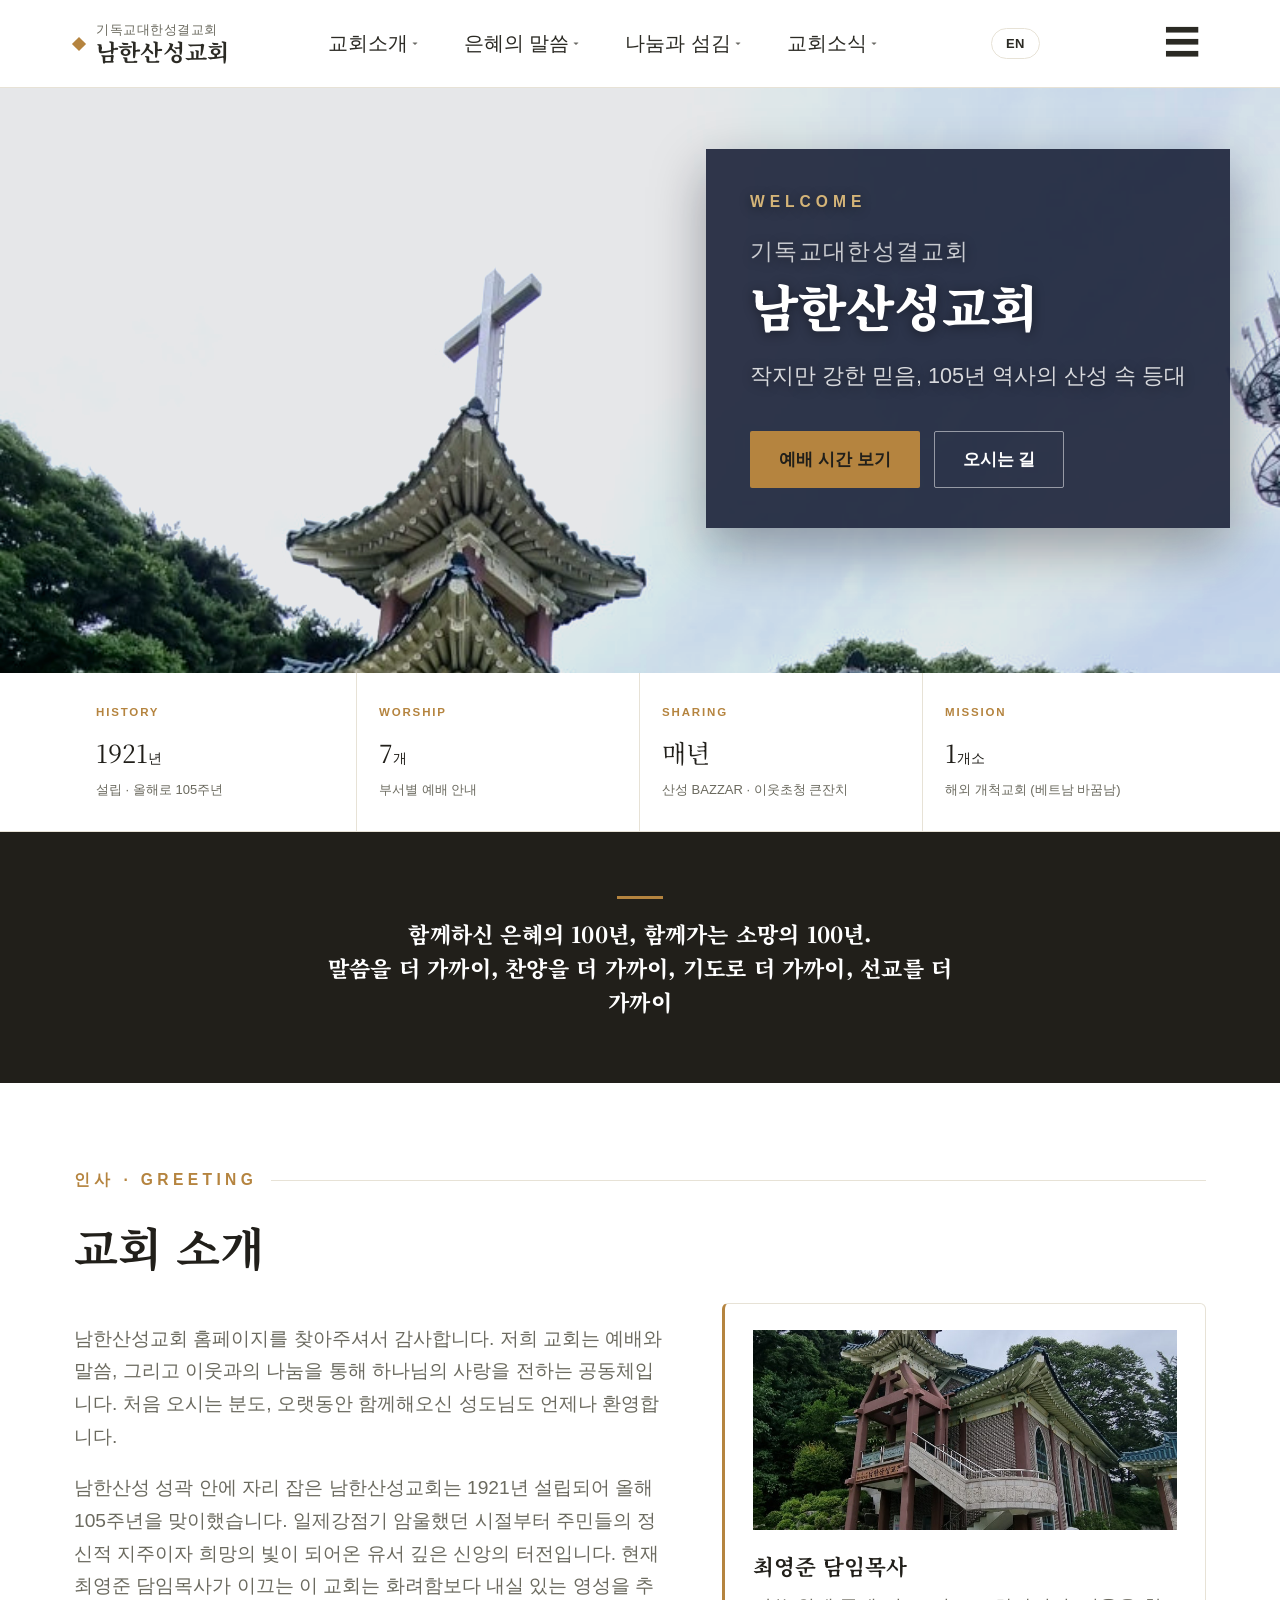
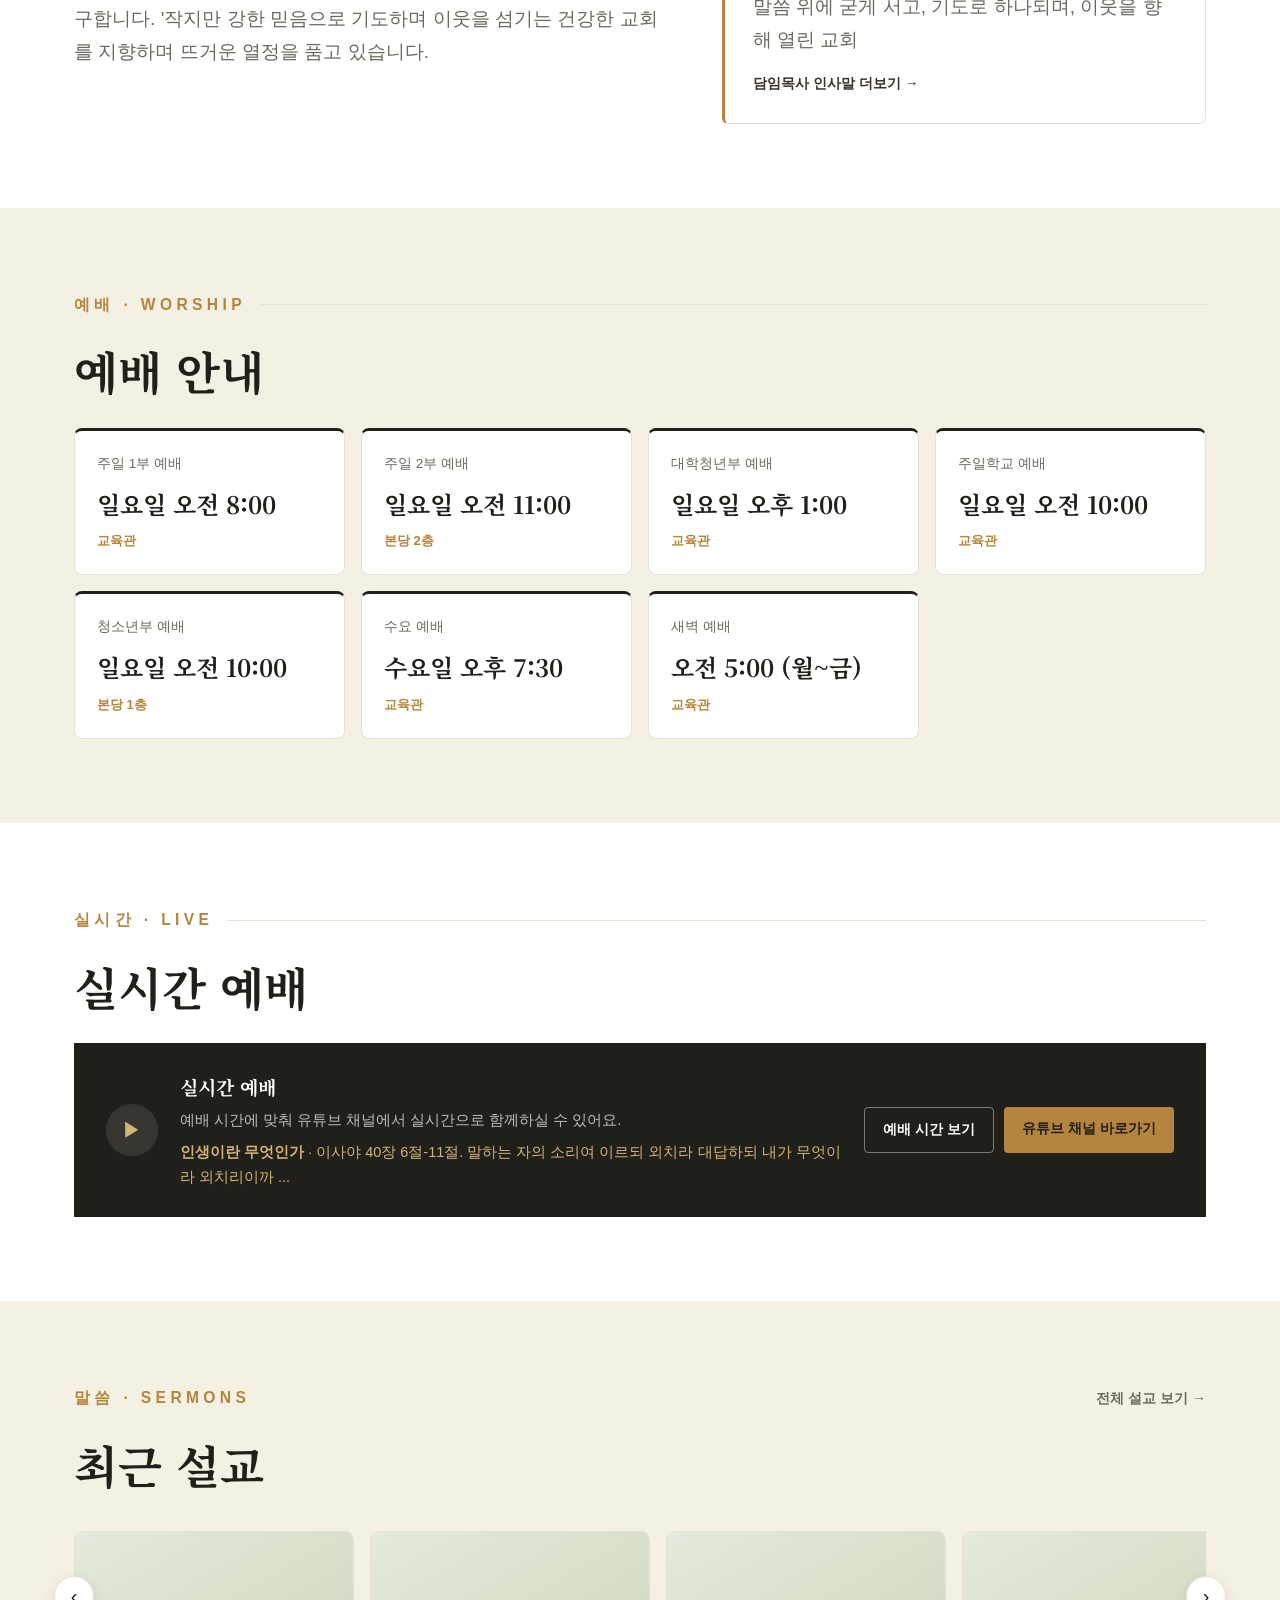
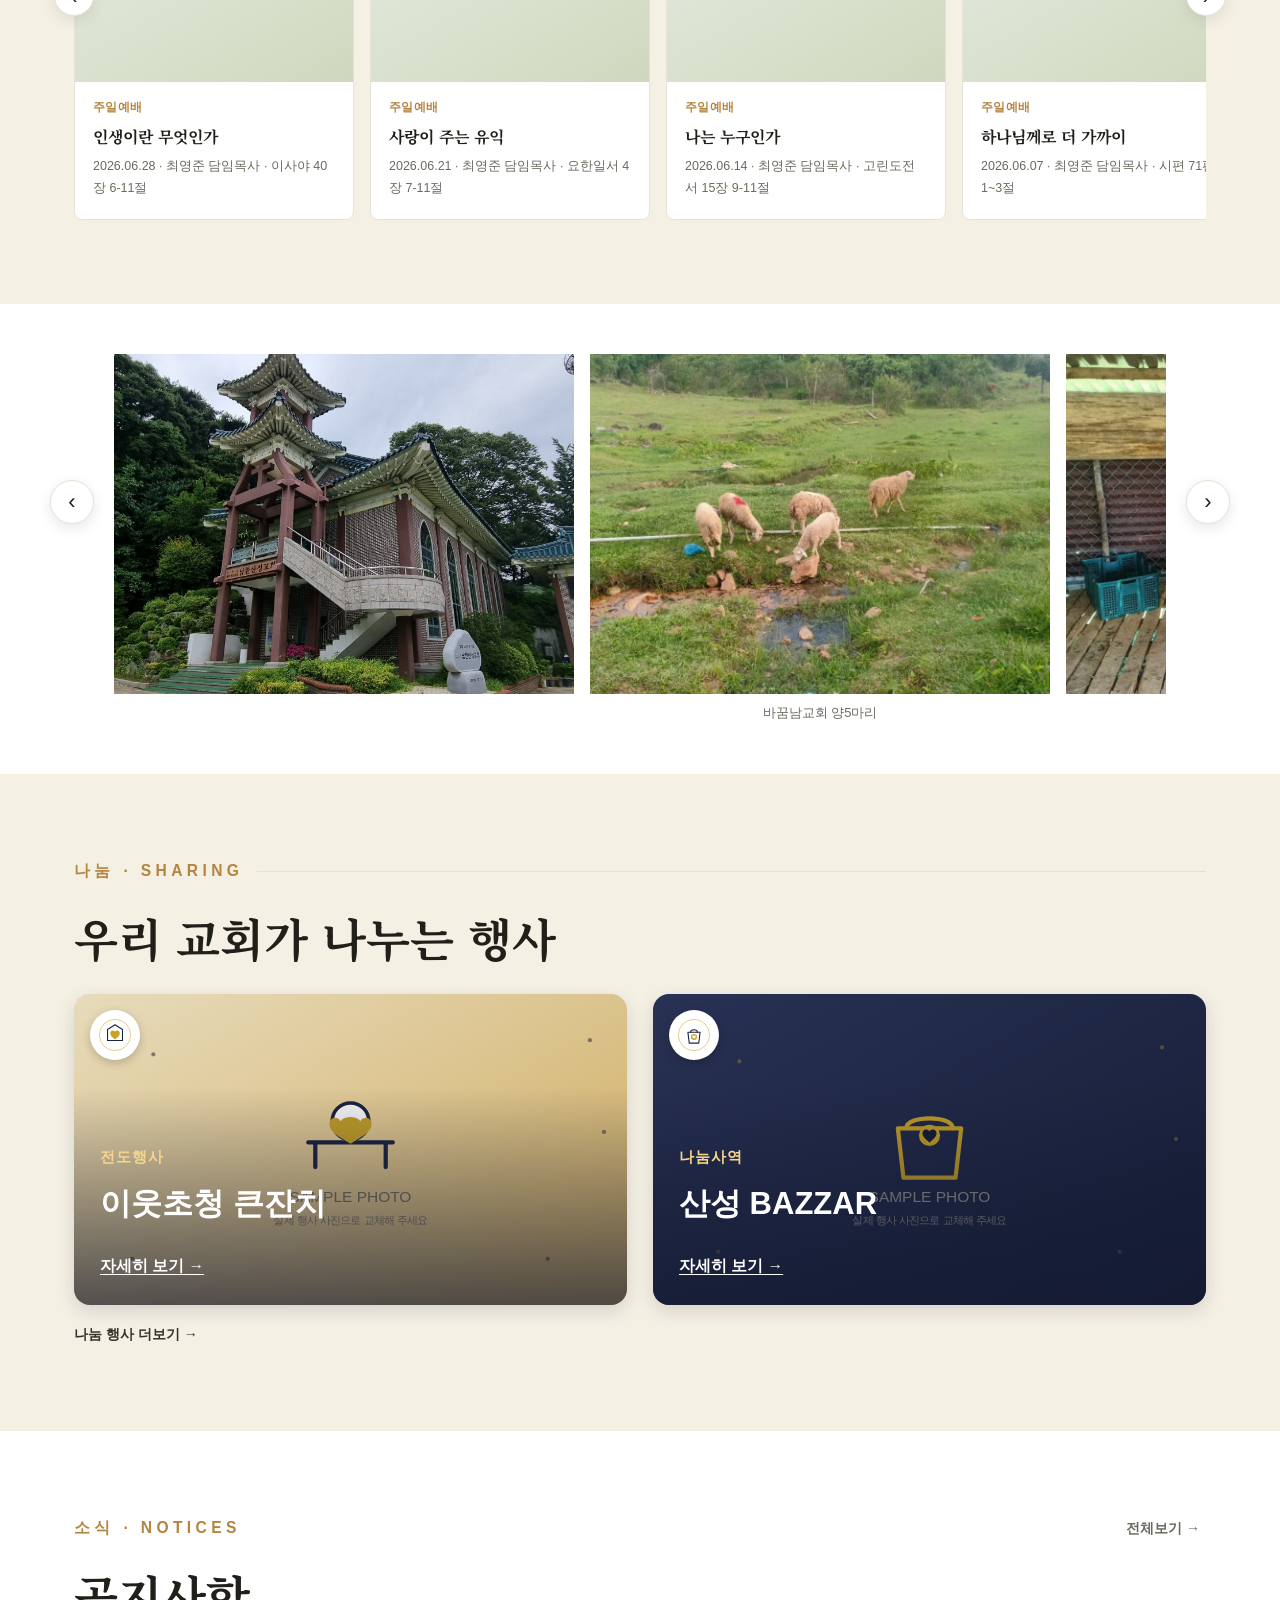
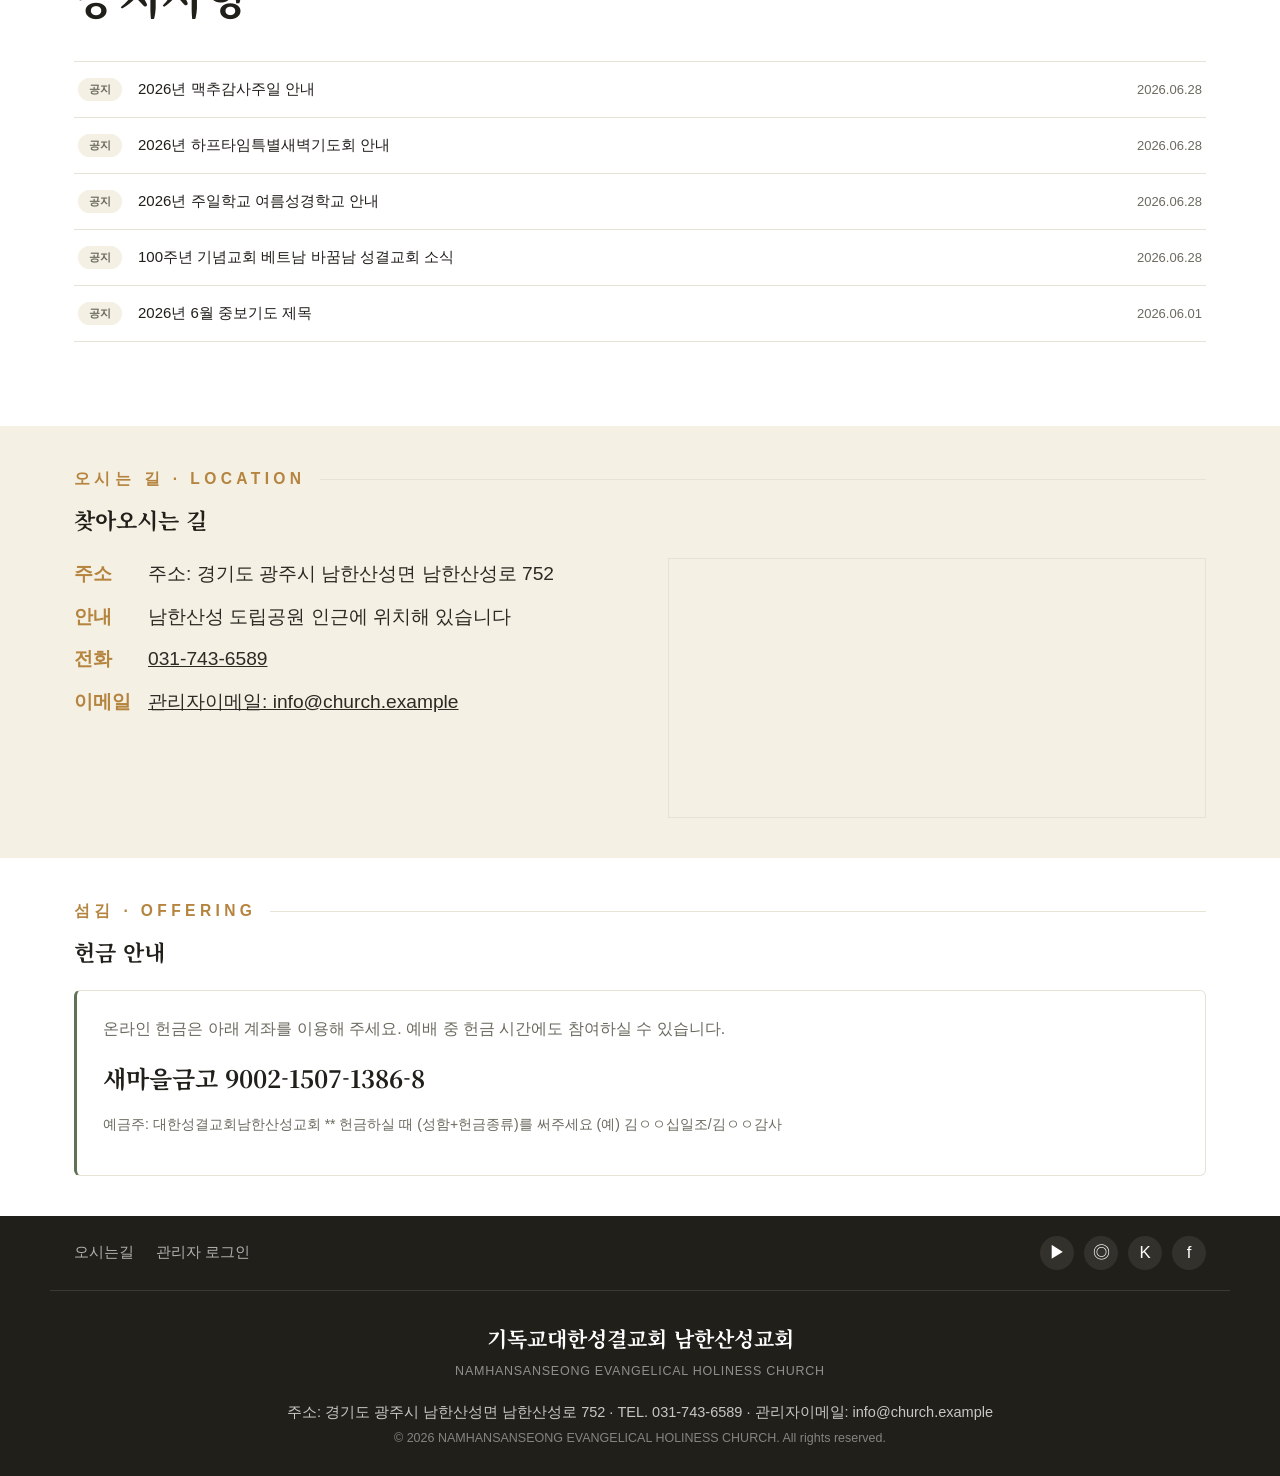
==== commit aa126fae: "Add files via upload" ====
--- a/index.html
+++ b/index.html
@@ -28,7 +28,7 @@
           <a href="leaders.html" data-en="Our People">섬기는 사람</a>
           <a href="departments.html" data-en="Departments">부서안내</a>
           <a href="ministries.html" data-en="Ministries">사역안내</a>
-          <a href="#worship" data-en="Worship">예배안내</a>
+          <a href="worship.html" data-en="Worship">예배안내</a>
           <a href="#location" data-en="Location">오시는길</a>
         </div>
       </div>
@@ -78,7 +78,7 @@
       <a href="leaders.html">섬기는 사람</a>
       <a href="departments.html">부서안내</a>
       <a href="ministries.html">사역안내</a>
-      <a href="index.html#worship">예배안내</a>
+      <a href="worship.html">예배안내</a>
       <a href="index.html#location">오시는길</a>
     </div>
     <div class="mega-col">
--- a/css/style.css
+++ b/css/style.css
@@ -460,8 +460,10 @@
 @media (max-width: 780px) { .intro-grid { grid-template-columns: 1fr; } }
 .intro-grid p { color: var(--ink-soft); font-size: 19.2px; max-width: 640px; }
 .pastor-card {
-  background: var(--paper-2);
+  background: var(--white);
+  border: 1px solid var(--rule);
   border-left: 3px solid var(--gold-500);
+  border-radius: 6px;
   padding: 26px 28px;
 }
 .pastor-card .name { font-family: var(--font-display); font-weight: 700; font-size: 21.6px; color: var(--navy-900); margin-bottom: 6px;}
@@ -505,77 +507,130 @@
 .service-card .place { color: var(--gold-500); font-size: 13px; margin-top: 6px; font-weight: 600; }
 
 /* -------------------- Sermons -------------------- */
-.sermon-list { display: grid; gap: 12px; }
-.sermon-load-more {
-  justify-self: center;
-  margin-top: 8px;
-  padding: 11px 26px;
-  border: 1px solid var(--rule);
+.sermon-carousel { position: relative; margin-top: 28px; }
+.sermon-track {
+  display: flex;
+  gap: 16px;
+  overflow-x: auto;
+  scroll-snap-type: x mandatory;
+  scrollbar-width: none;
+  -ms-overflow-style: none;
+}
+.sermon-track::-webkit-scrollbar { display: none; }
+.sermon-card {
+  flex-shrink: 0;
+  width: 280px;
+  scroll-snap-align: start;
   background: var(--white);
-  border-radius: 999px;
-  font-size: 14px;
-  font-weight: 600;
-  color: var(--navy-800);
-  cursor: pointer;
-  transition: border-color 0.2s, color 0.2s;
-}
-.sermon-load-more:hover { border-color: var(--gold-500); color: var(--gold-500); }
-.sermon-item {
-  display: flex;
-  justify-content: space-between;
-  align-items: center;
-  gap: 20px;
-  padding: 20px 24px;
-  background: var(--white);
   border: 1px solid var(--rule);
   border-radius: 8px;
+  overflow: hidden;
   text-decoration: none;
   color: var(--ink);
+  display: block;
   transition: box-shadow 0.2s, transform 0.15s;
 }
-.sermon-item:hover { box-shadow: 0 8px 20px rgba(43,42,36,0.08); transform: translateY(-2px); }
-.sermon-item .tag {
+.sermon-card:hover { box-shadow: 0 8px 20px rgba(43,42,36,0.1); transform: translateY(-2px); }
+.sermon-thumb {
+  height: 150px;
+  background-size: cover;
+  background-position: center;
+  background-color: var(--paper-2);
+}
+.sermon-thumb-placeholder {
+  background-image: linear-gradient(150deg, #E4E9DD, #CFD8BE);
+}
+.sermon-card-body { padding: 16px 18px 20px; }
+.sermon-card .tag {
   font-size: 11.5px;
   font-weight: 700;
   letter-spacing: 0.04em;
   color: var(--gold-500);
-  margin-bottom: 6px;
-}
-.sermon-item .meta { color: var(--ink-soft); font-size: 14px; margin-top: 4px; }
-.sermon-item .title { font-family: var(--font-display); font-weight: 700; font-size: 17px; color: var(--navy-900); }
-.sermon-item .play {
+  margin-bottom: 8px;
+}
+.sermon-card .title { font-family: var(--font-display); font-weight: 700; font-size: 16px; color: var(--navy-900); margin-bottom: 8px; line-height: 1.4; }
+.sermon-card .meta { color: var(--ink-soft); font-size: 12.5px; }
+.sermon-nav {
+  position: absolute;
+  top: 65px;
+  transform: translateY(-50%);
+  width: 40px; height: 40px;
+  border-radius: 50%;
+  background: var(--white);
+  border: 1px solid var(--rule);
+  font-size: 20px;
+  cursor: pointer;
+  z-index: 2;
+  box-shadow: 0 4px 14px rgba(43,42,36,0.1);
+  color: var(--navy-900);
+}
+.sermon-nav-prev { left: -20px; }
+.sermon-nav-next { right: -20px; }
+@media (max-width: 700px) {
+  .sermon-nav { display: none; }
+}
+
+/* -------------------- Section header row (title + right-side link) -------------------- */
+.section-head {
+  display: flex;
+  align-items: baseline;
+  justify-content: space-between;
+  gap: 20px;
+  margin-bottom: 8px;
+  flex-wrap: wrap;
+}
+.section-head .section-title { margin-bottom: 0; }
+.section-more-link {
+  background: none;
+  border: none;
+  cursor: pointer;
+  white-space: nowrap;
+  font-size: 14px;
+  font-weight: 600;
+  color: var(--ink-soft);
+  text-decoration: none;
+  font-family: var(--font-body);
+}
+.section-more-link:hover { color: var(--gold-500); }
+
+/* -------------------- Notices -------------------- */
+.notice-list { display: block; border-top: 1px solid var(--rule); margin-top: 28px; }
+.notice-item { border-bottom: 1px solid var(--rule); }
+.notice-row {
+  width: 100%;
+  display: flex;
+  align-items: center;
+  gap: 16px;
+  padding: 16px 4px;
+  background: none;
+  border: none;
+  cursor: pointer;
+  text-align: left;
+  font-family: var(--font-body);
+}
+.notice-tag {
   flex-shrink: 0;
-  width: 38px; height: 38px;
-  border-radius: 50%;
-  background: var(--navy-900);
-  color: var(--gold-300);
-  display: flex; align-items: center; justify-content: center;
+  font-size: 11px;
+  font-weight: 700;
+  padding: 4px 11px;
+  border-radius: 999px;
+  background: var(--paper-2);
+  color: var(--ink-soft);
+}
+.notice-tag.is-new { background: var(--gold-500); color: var(--white); }
+.notice-title { flex: 1; font-size: 15px; font-weight: 500; color: var(--navy-900); }
+.notice-date { flex-shrink: 0; font-size: 13px; color: var(--ink-soft); }
+.notice-body {
+  display: none;
+  padding: 0 4px 20px 85px;
+  color: var(--ink-soft);
   font-size: 14px;
-}
-
-/* -------------------- Notices -------------------- */
-.notice-list { display: grid; gap: 0; border-top: 1px solid var(--rule); }
-.notice-item {
-  padding: 18px 4px;
-  border-bottom: 1px solid var(--rule);
-  display: flex;
-  align-items: baseline;
-  gap: 18px;
-}
-.notice-item .date {
-  flex-shrink: 0;
-  font-size: 12px;
-  font-weight: 700;
-  color: var(--gold-500);
-  background: var(--paper-2);
-  padding: 5px 12px;
-  border-radius: 999px;
-  white-space: nowrap;
-}
-.notice-item .title { font-weight: 500; color: var(--navy-900); font-size: 16px; }
-.notice-item .body { display: none; }
+  white-space: pre-line;
+  line-height: 1.85;
+}
+.notice-item.open .notice-body { display: block; }
 @media (max-width: 600px) {
-  .notice-item { flex-wrap: wrap; gap: 8px; }
+  .notice-body { padding-left: 4px; }
 }
 
 /* -------------------- Departments -------------------- */
@@ -615,9 +670,11 @@
   filter: grayscale(20%);
 }
 .offering-box {
-  background: var(--paper-2);
+  background: var(--white);
+  border: 1px solid var(--rule);
+  border-left: 3px solid var(--sage);
+  border-radius: 6px;
   padding: 24px 26px;
-  border-left: 3px solid var(--sage);
 }
 .offering-box .account { font-family: var(--font-display); font-size: 24px; font-weight: 700; color: var(--navy-900); }
 
--- a/css/extra.css
+++ b/css/extra.css
@@ -359,6 +359,12 @@
   .nav-dropdown > a::after { display: none; }
 }
 
+.pill-nav-bar {
+  background: var(--paper);
+  border-bottom: 1px solid var(--rule);
+  padding: 22px 0;
+}
+.pill-nav-bar .pill-nav { margin-bottom: 0; }
 /* -------------------- 페이지 내 탭(핑크빛 필) 네비게이션 -------------------- */
 .pill-nav {
   display: flex;
@@ -409,8 +415,10 @@
   margin-bottom: 40px;
 }
 .people-card {
-  background: var(--paper-2);
+  background: var(--white);
+  border: 1px solid var(--rule);
   border-left: 3px solid var(--gold-500);
+  border-radius: 6px;
   padding: 16px 18px;
 }
 .people-card .name { font-weight: 700; color: var(--navy-900); font-size: 18px; }
@@ -428,8 +436,10 @@
 .elder-group .people-grid { margin-bottom: 0; }
 
 .congregation-note {
-  background: var(--paper-2);
+  background: var(--white);
+  border: 1px solid var(--rule);
   border-left: 3px solid var(--sage);
+  border-radius: 6px;
   padding: 24px 26px;
   color: var(--ink-soft);
   font-size: 18px;
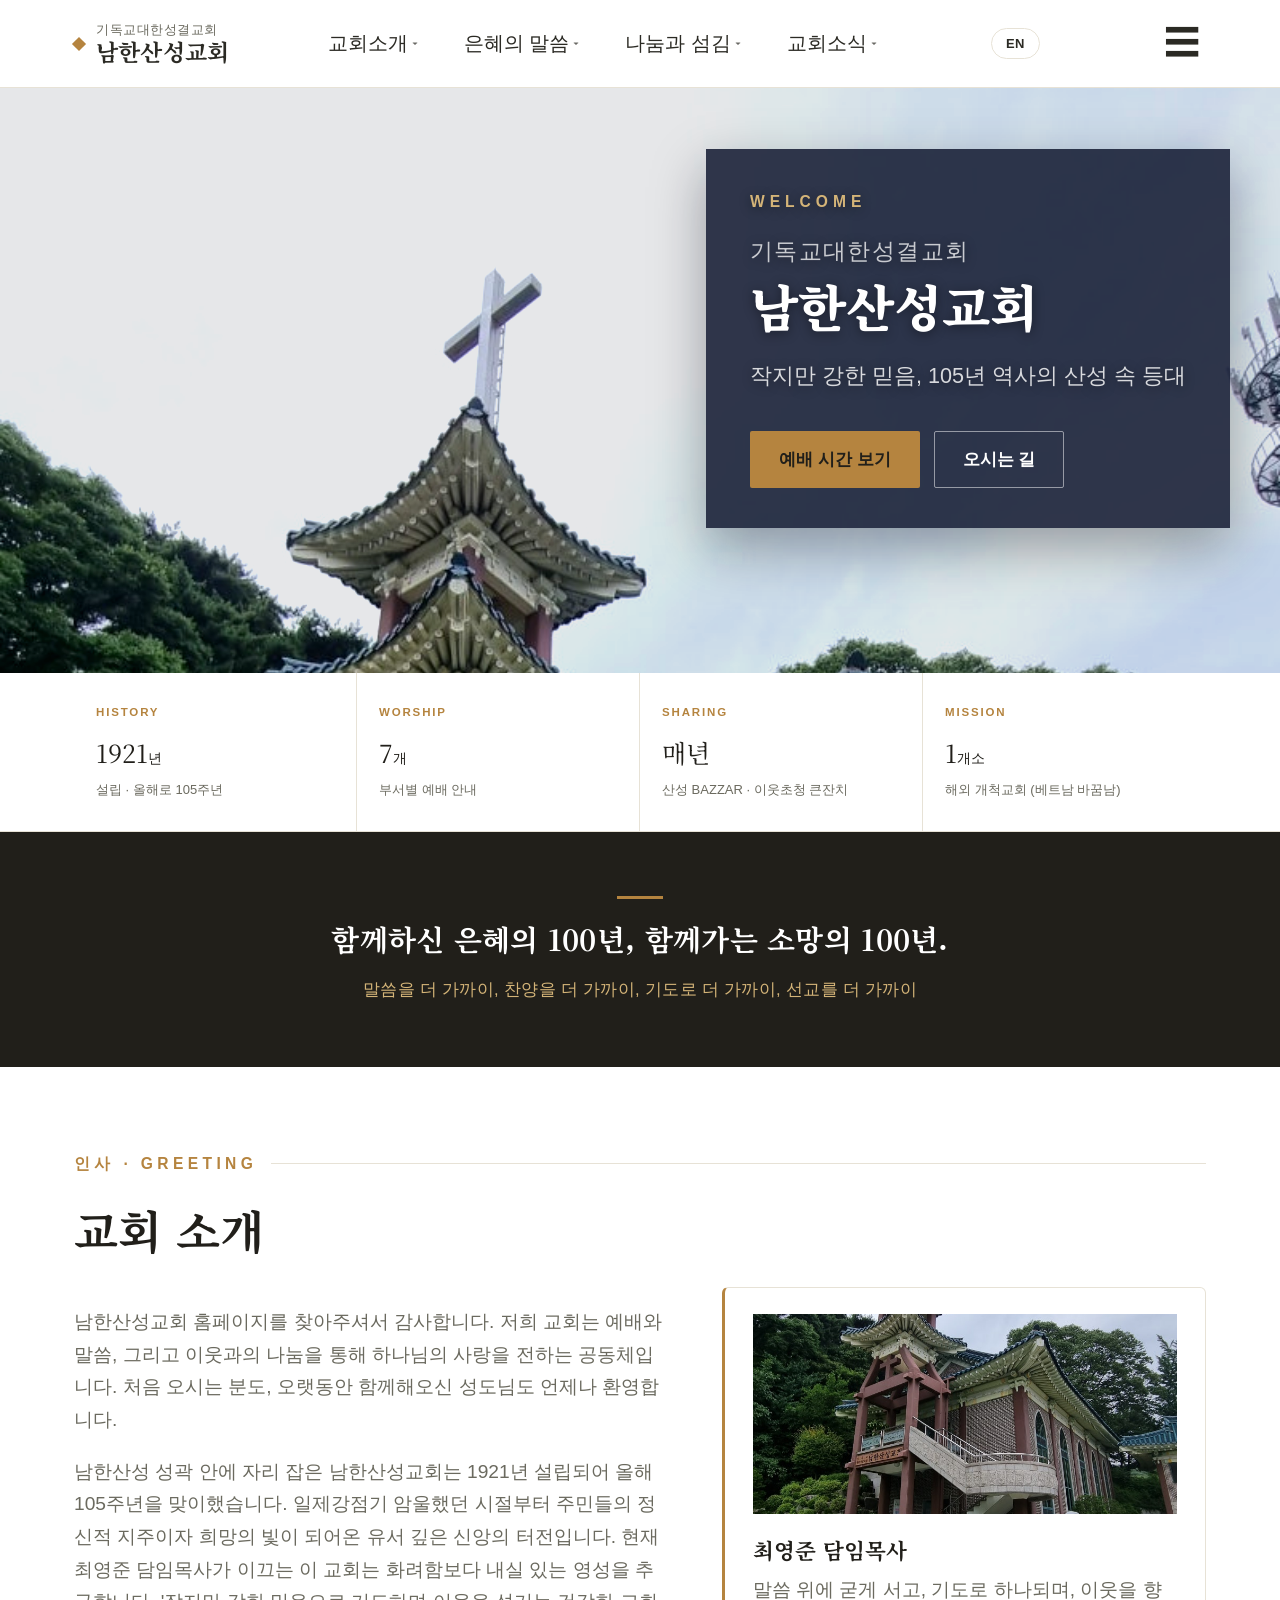
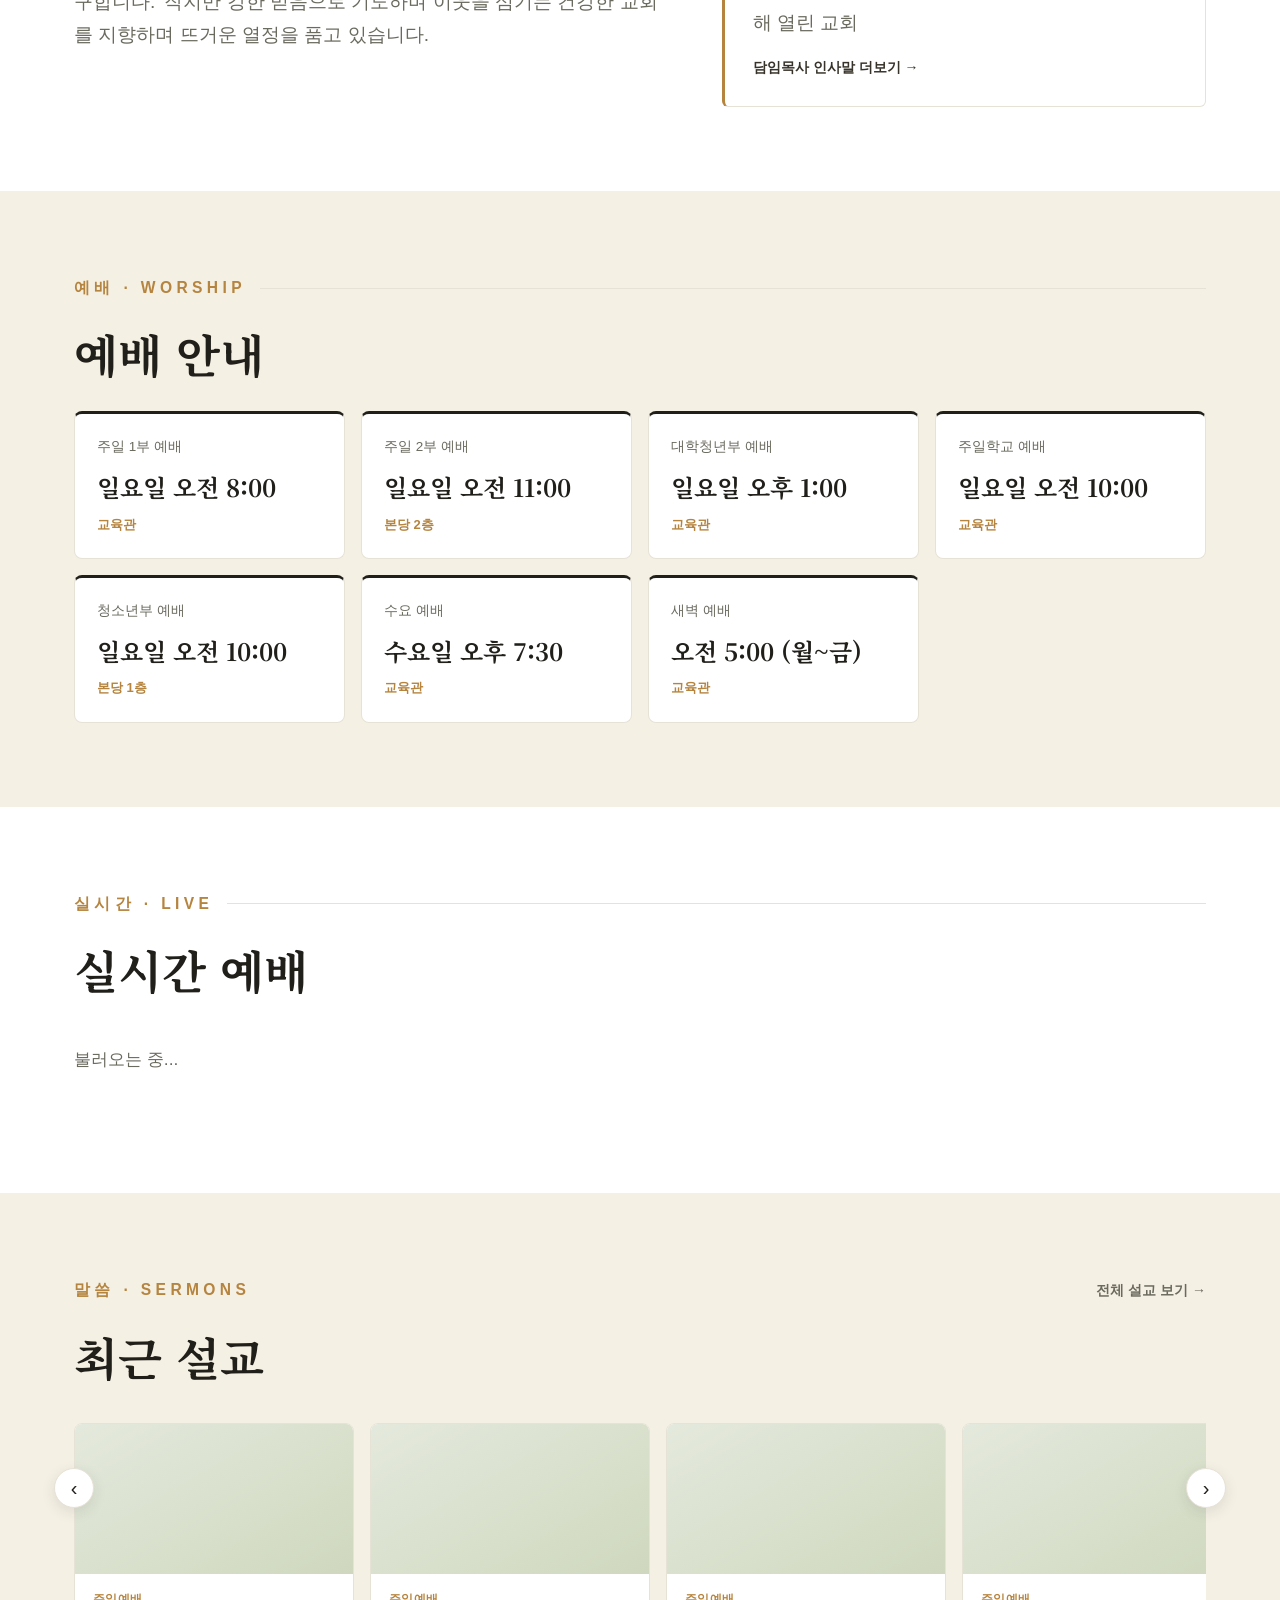
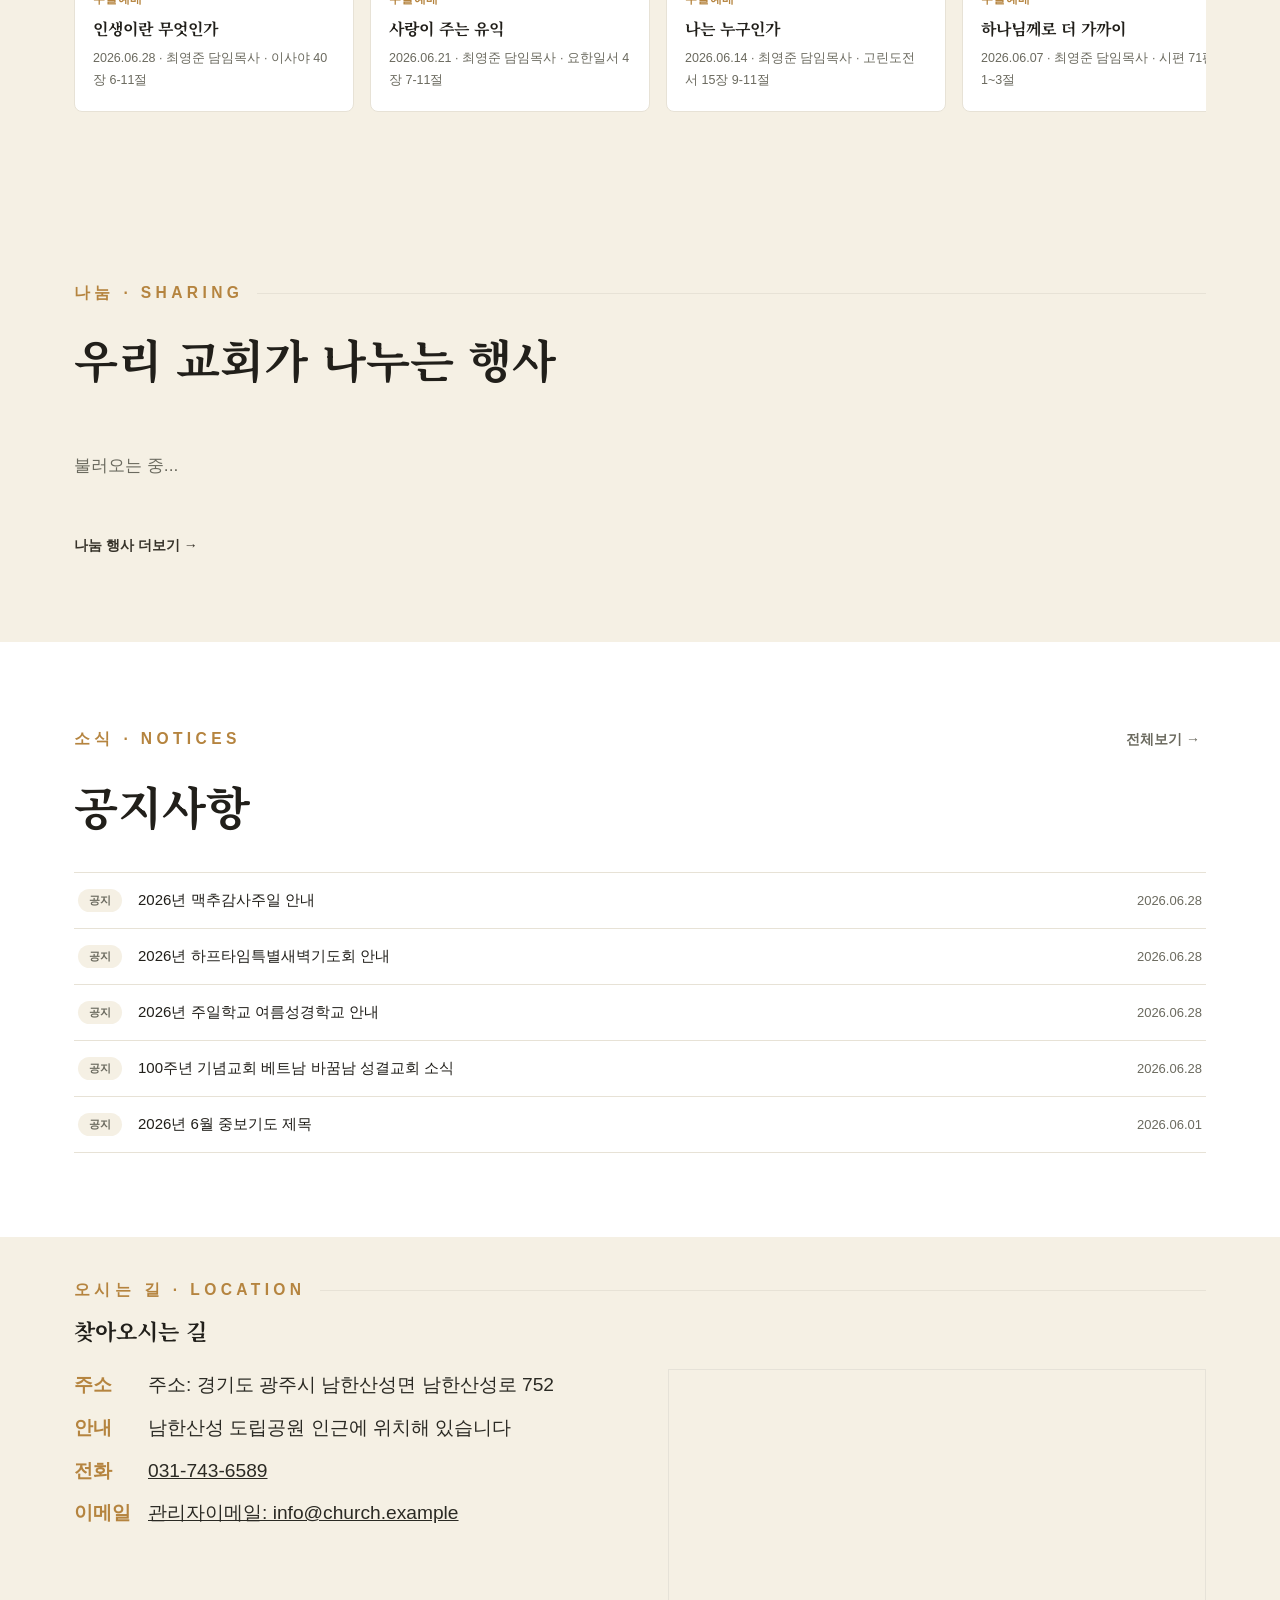
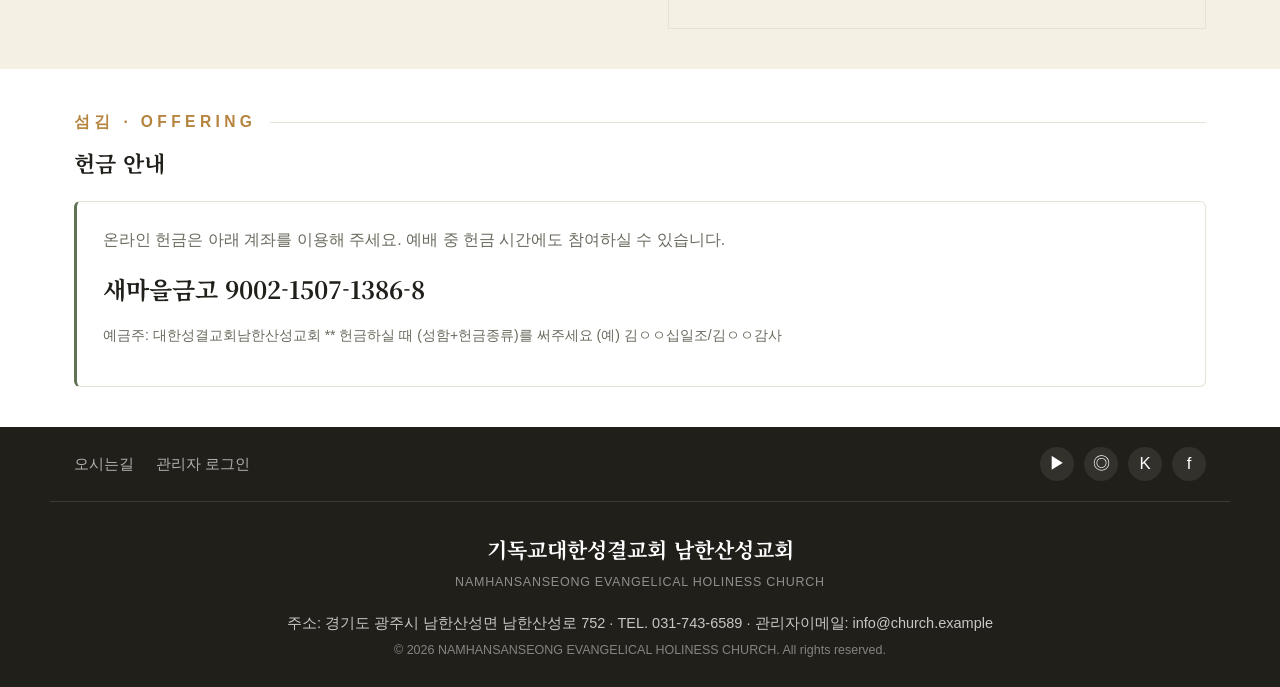
==== commit ec2691d7: "Add files via upload" ====
--- a/index.html
+++ b/index.html
@@ -152,7 +152,8 @@
   <div class="wrap anniversary-inner">
     <img id="anniversary-image" src="" alt="100주년 표어">
     <div class="anniversary-rule"></div>
-    <p id="anniversary-caption" class="anniversary-caption"></p>
+    <p id="anniversary-slogan" class="anniversary-slogan"></p>
+    <p id="anniversary-subcaption" class="anniversary-subcaption"></p>
     <a id="anniversary-link" href="#" class="btn btn-outline" style="display:none; margin-top:22px;">자세히 보기</a>
   </div>
 </section>
--- a/css/style.css
+++ b/css/style.css
@@ -79,7 +79,7 @@
   margin: 0 0 18px;
 }
 
-section { padding: 84px 0; background: var(--paper); }
+section { padding: 84px 0; background: var(--paper); scroll-margin-top: 90px; }
 section:nth-of-type(even) { background: var(--paper-2); }
 
 /* -------------------- Header -------------------- */
@@ -368,16 +368,26 @@
   background: var(--gold-500);
   margin-bottom: 18px;
 }
-.anniversary-caption {
+.anniversary-slogan {
   color: var(--white);
   font-family: var(--font-display);
-  font-weight: 800;
-  font-size: clamp(17px, 2.4vw, 22px);
+  font-weight: 700;
+  font-size: clamp(20px, 3vw, 29px);
   letter-spacing: 0.01em;
-  line-height: 1.55;
-  white-space: pre-line;
+  line-height: 1.5;
+  word-break: keep-all;
+  margin: 0 0 14px;
+  max-width: 680px;
+}
+.anniversary-subcaption {
+  color: var(--gold-300);
+  font-weight: 500;
+  font-size: clamp(14px, 1.6vw, 16.5px);
+  letter-spacing: 0.02em;
+  line-height: 1.7;
+  word-break: keep-all;
   margin: 0;
-  max-width: 640px;
+  max-width: 620px;
 }
 
 #location, #offering { padding: 40px 0; }
@@ -569,6 +579,55 @@
 @media (max-width: 700px) {
   .sermon-nav { display: none; }
 }
+
+/* -------------------- Sermon list rows (full sermons.html page) -------------------- */
+.sermon-list { display: grid; gap: 12px; margin-top: 20px; }
+.sermon-item {
+  display: flex;
+  justify-content: space-between;
+  align-items: center;
+  gap: 20px;
+  padding: 20px 24px;
+  background: var(--white);
+  border: 1px solid var(--rule);
+  border-radius: 8px;
+  text-decoration: none;
+  color: var(--ink);
+  transition: box-shadow 0.2s, transform 0.15s;
+}
+.sermon-item:hover { box-shadow: 0 8px 20px rgba(43,42,36,0.08); transform: translateY(-2px); }
+.sermon-item .tag {
+  font-size: 11.5px;
+  font-weight: 700;
+  letter-spacing: 0.04em;
+  color: var(--gold-500);
+  margin-bottom: 6px;
+}
+.sermon-item .meta { color: var(--ink-soft); font-size: 14px; margin-top: 4px; }
+.sermon-item .title { font-family: var(--font-display); font-weight: 700; font-size: 17px; color: var(--navy-900); }
+.sermon-item .play {
+  flex-shrink: 0;
+  width: 38px; height: 38px;
+  border-radius: 50%;
+  background: var(--navy-900);
+  color: var(--gold-300);
+  display: flex; align-items: center; justify-content: center;
+  font-size: 14px;
+}
+.sermon-load-more {
+  justify-self: center;
+  margin-top: 8px;
+  padding: 11px 26px;
+  border: 1px solid var(--rule);
+  background: var(--white);
+  border-radius: 999px;
+  font-size: 14px;
+  font-weight: 600;
+  color: var(--navy-800);
+  cursor: pointer;
+  transition: border-color 0.2s, color 0.2s;
+}
+.sermon-load-more:hover { border-color: var(--gold-500); color: var(--gold-500); }
 
 /* -------------------- Section header row (title + right-side link) -------------------- */
 .section-head {
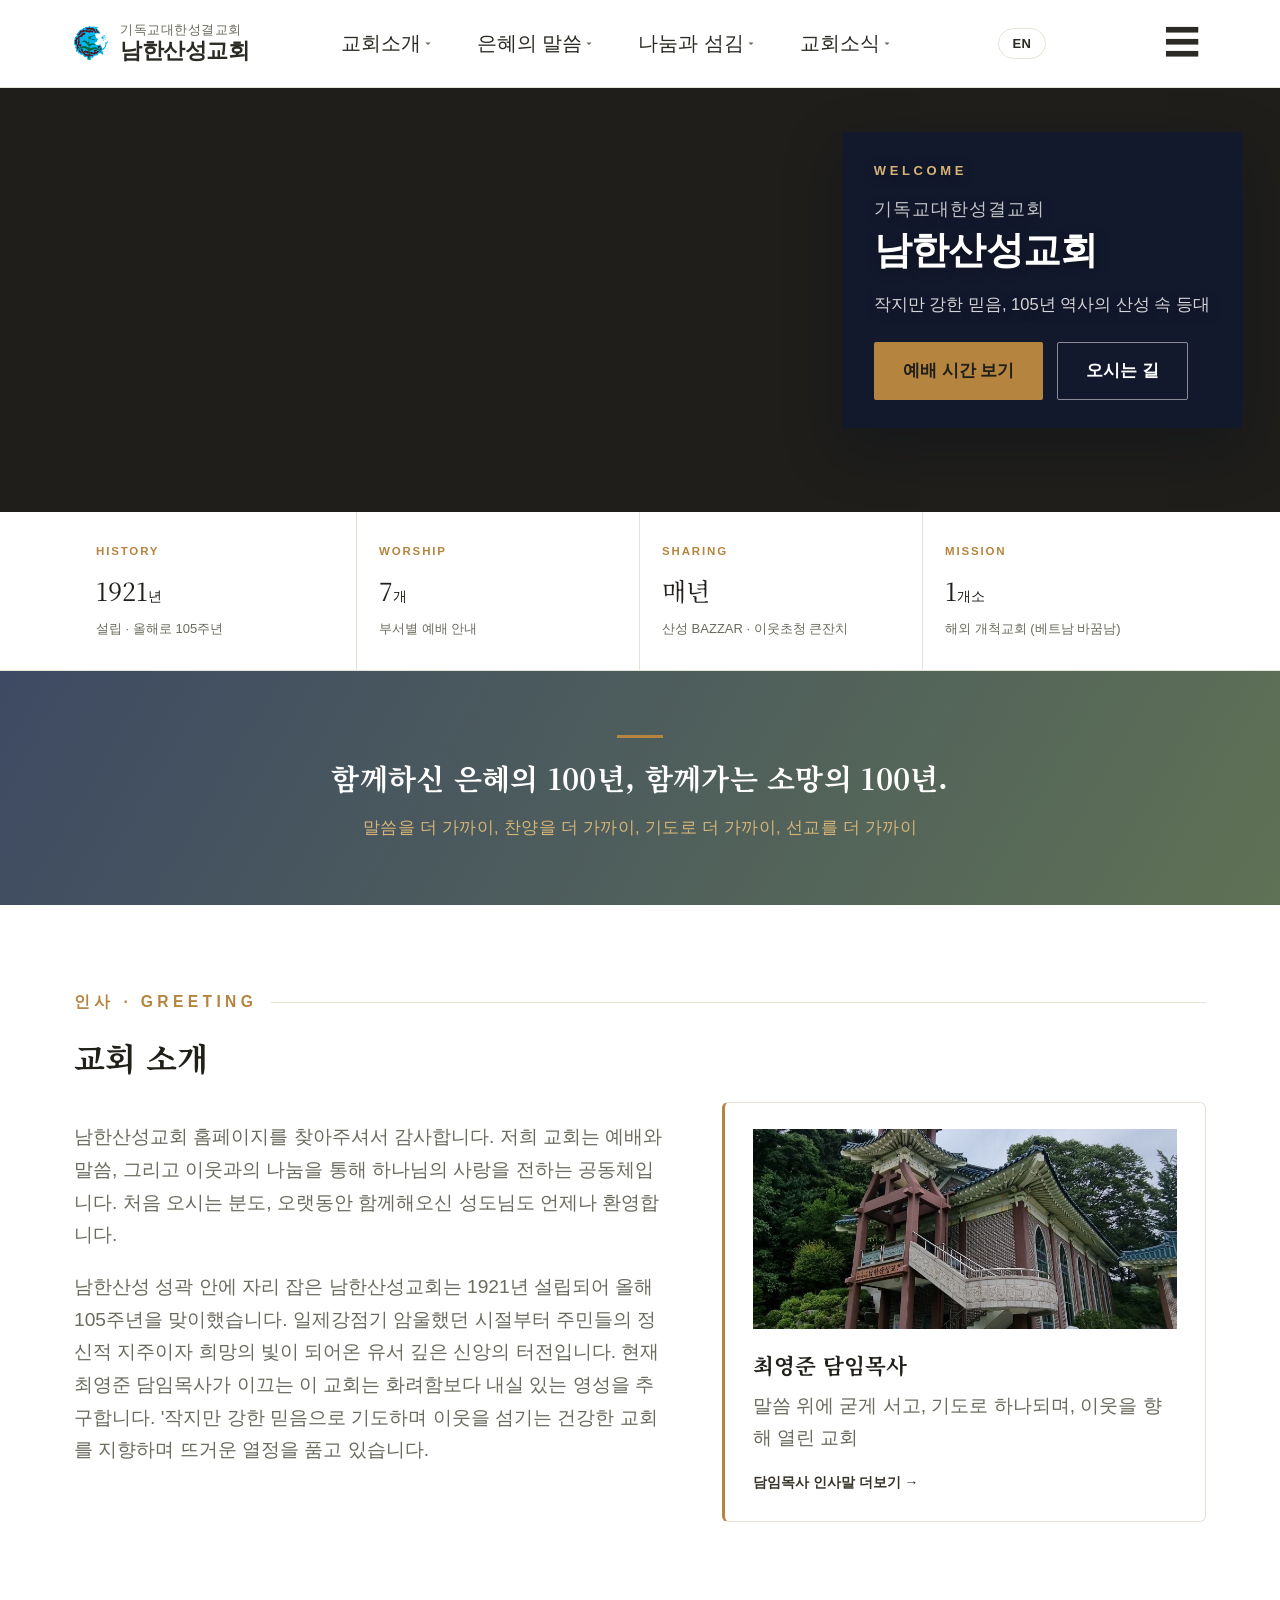
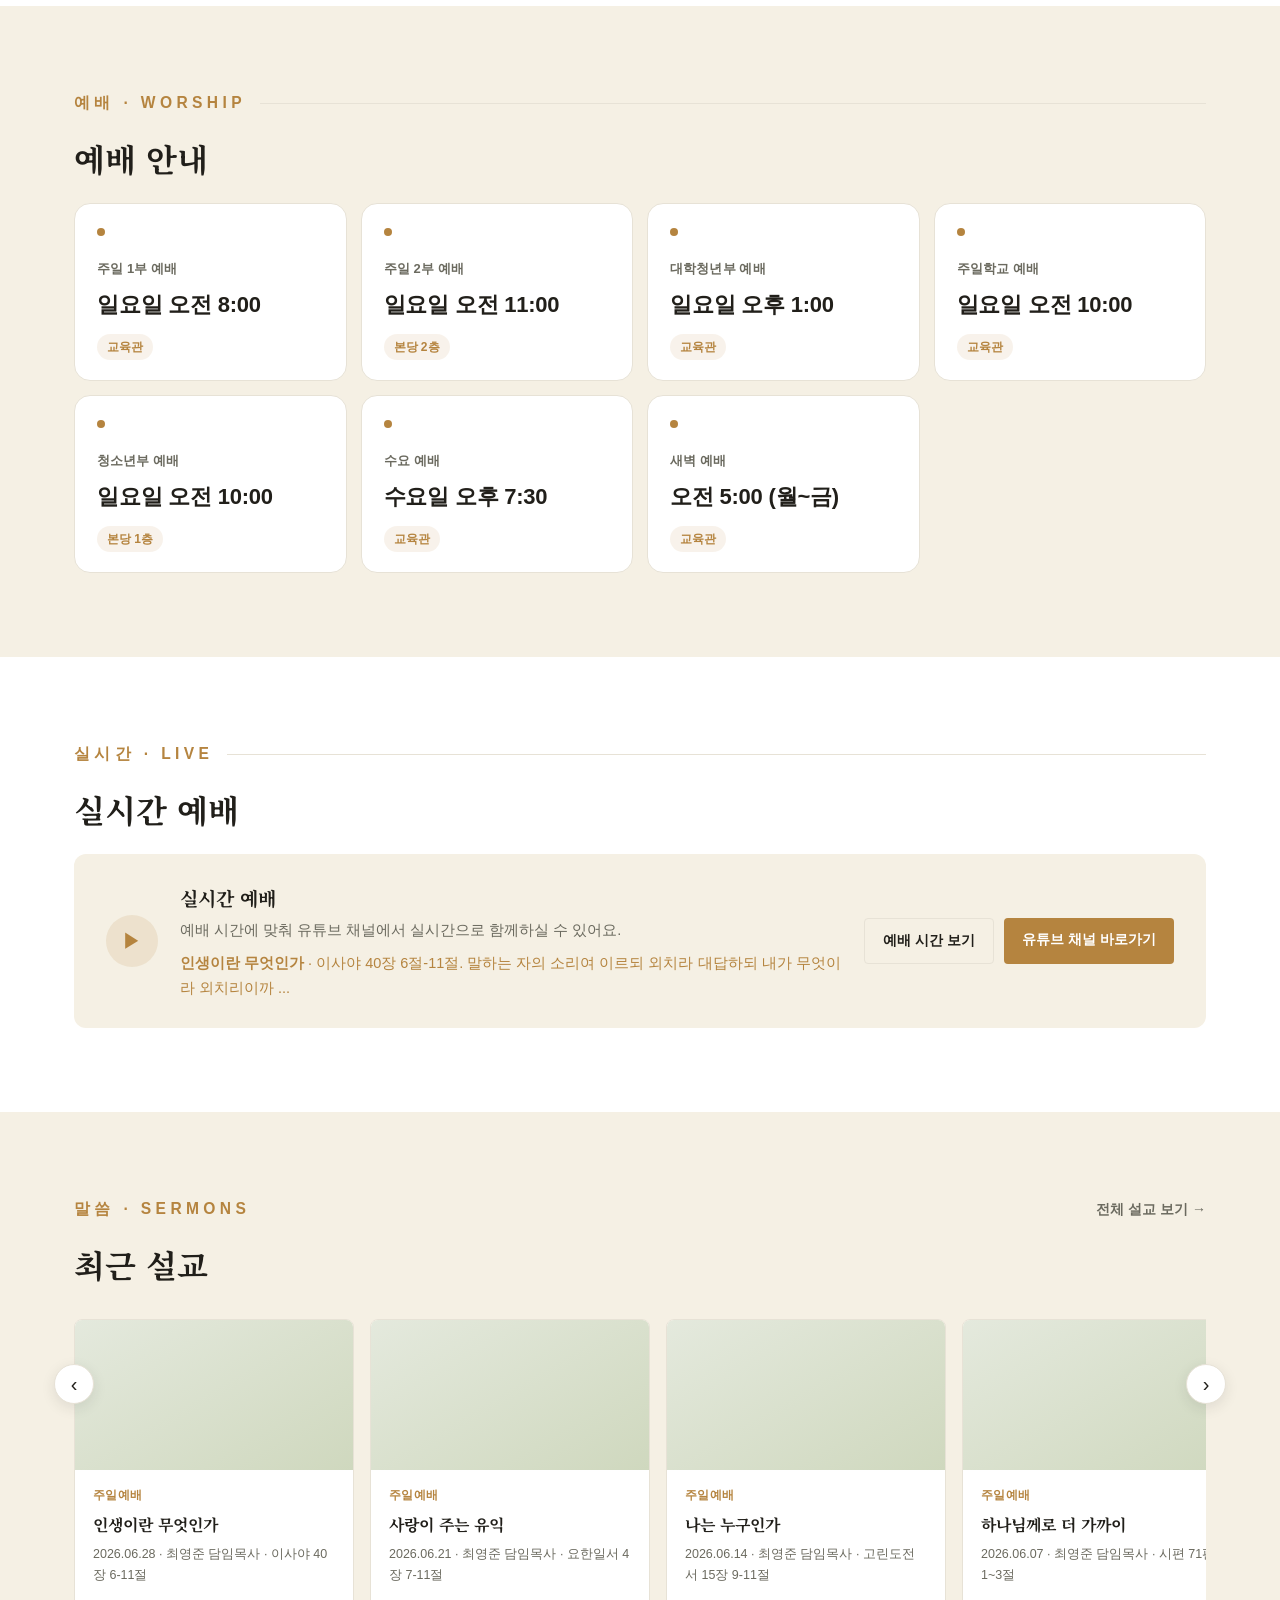
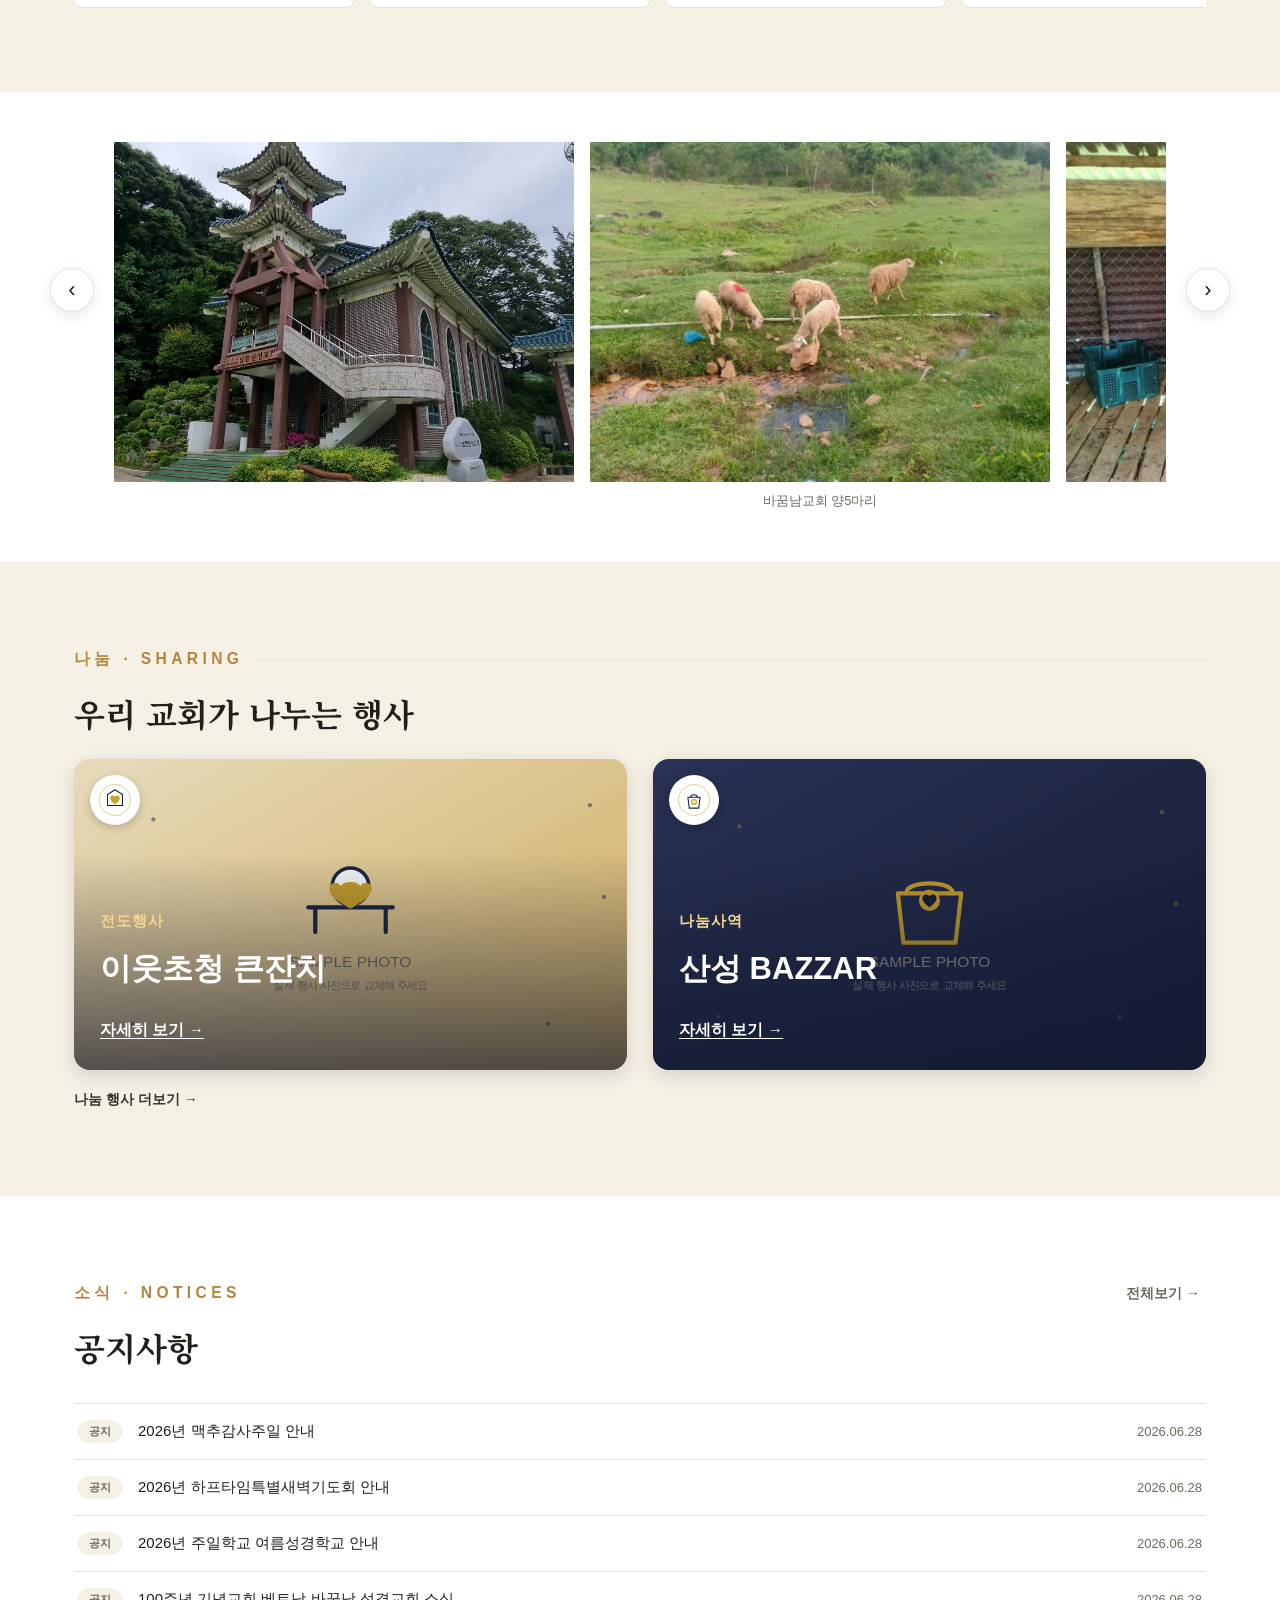
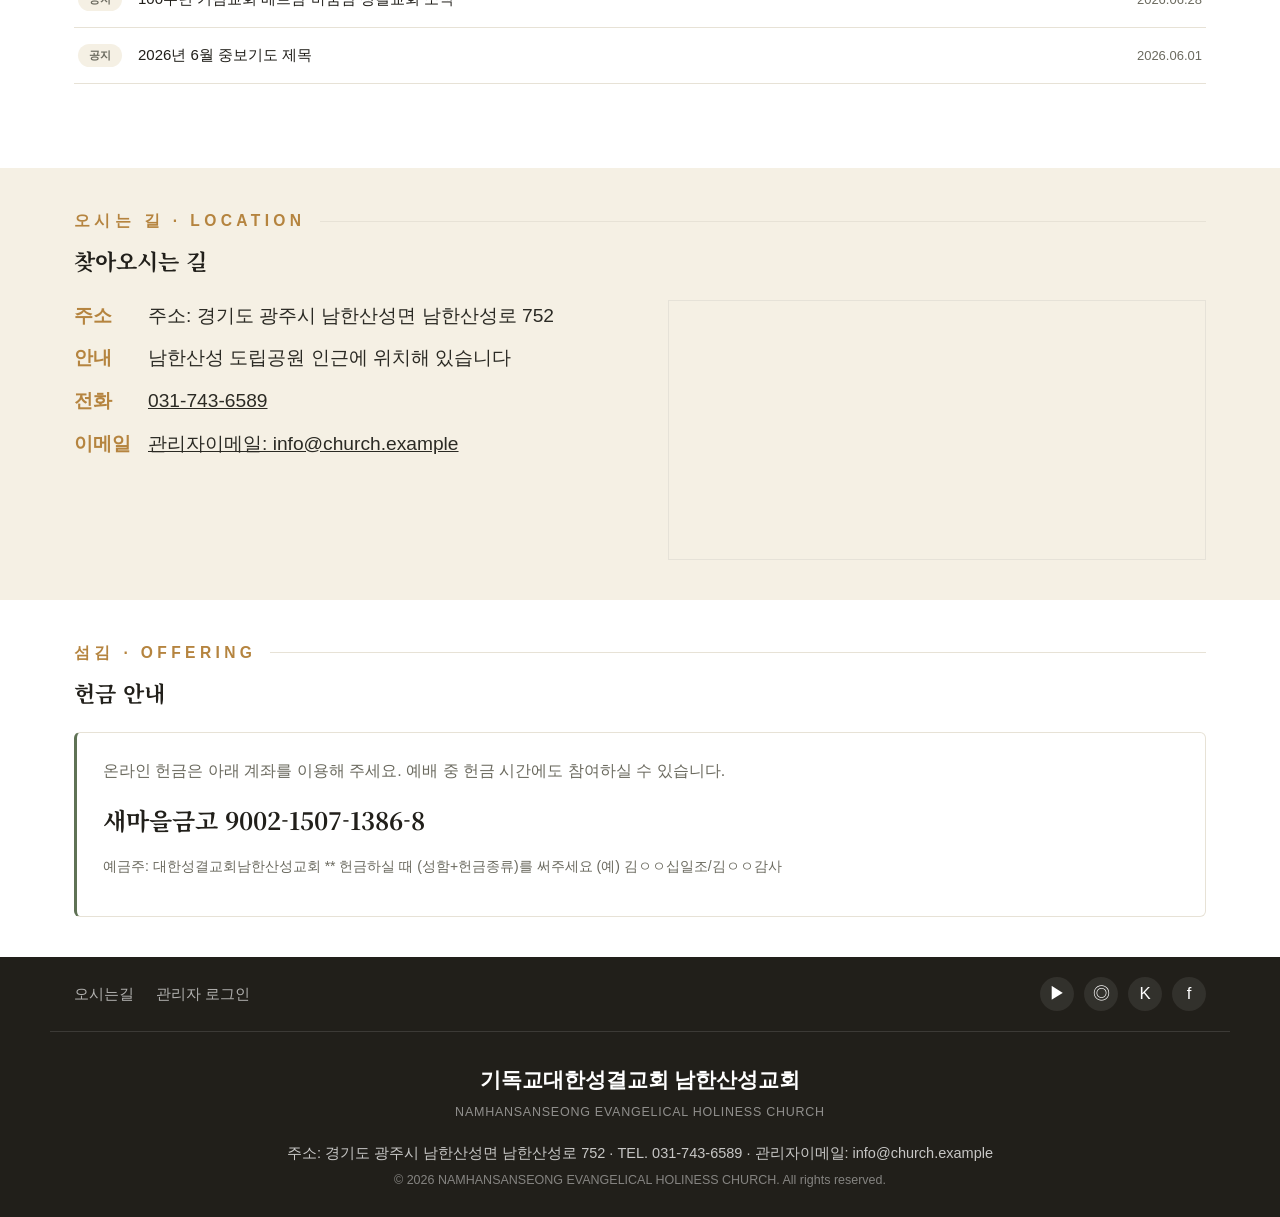
==== commit 5fcc55c7: "Add files via upload" ====
--- a/index.html
+++ b/index.html
@@ -105,7 +105,7 @@
 
 
 <section class="hero">
-  <img class="hero-photo" id="hero-photo" alt="교회 전경">
+  <div class="hero-slides" id="hero-slides"></div>
   <div class="hero-overlay"></div>
   <div class="wrap">
   <div class="hero-content">
--- a/css/style.css
+++ b/css/style.css
@@ -8,7 +8,7 @@
    ========================================================================== */
 
 @import url('https://cdn.jsdelivr.net/gh/orioncactus/pretendard@v1.3.9/dist/web/static/pretendard.css');
-@import url('https://fonts.googleapis.com/css2?family=Noto+Serif+KR:ital,wght@0,500;0,700;1,500&display=swap');
+@import url('https://fonts.googleapis.com/css2?family=Noto+Serif+KR:ital,wght@0,500;0,700;1,500&family=Nanum+Myeongjo:wght@700;800&display=swap');
 
 :root {
   --navy-900: #211F1A;
@@ -25,7 +25,7 @@
   --white: #FFFFFF;
 
   --font-display: 'Noto Serif KR', serif;
-  --font-brand: 'Noto Serif KR', serif;
+  --font-brand: 'Pretendard', -apple-system, sans-serif;
   --font-body: 'Pretendard', -apple-system, sans-serif;
 
   --max-w: 1180px;
@@ -41,6 +41,14 @@
   color: var(--ink);
   line-height: 1.7;
   -webkit-font-smoothing: antialiased;
+  animation: page-fade-in 0.25s ease;
+}
+@keyframes page-fade-in {
+  from { opacity: 0; }
+  to { opacity: 1; }
+}
+@media (prefers-reduced-motion: reduce) {
+  body { animation: none; }
 }
 
 img { max-width: 100%; display: block; }
@@ -74,13 +82,14 @@
 .section-title {
   font-family: var(--font-display);
   font-weight: 700;
-  font-size: clamp(31.2px, 4.08vw, 45.6px);
+  font-size: clamp(24px, 2.6vw, 32px);
   color: var(--navy-900);
   margin: 0 0 18px;
 }
 
 section { padding: 84px 0; background: var(--paper); scroll-margin-top: 90px; }
 section:nth-of-type(even) { background: var(--paper-2); }
+.subhero + section { background: var(--paper) !important; }
 
 /* -------------------- Header -------------------- */
 header.site-header {
@@ -129,9 +138,9 @@
 }
 .brand-lines .church-line {
   font-family: var(--font-brand);
-  font-weight: 700;
-  font-size: 23px;
-  letter-spacing: 0.01em;
+  font-weight: 800;
+  font-size: 22px;
+  letter-spacing: -0.02em;
 }
 body.lang-en .brand-lines .church-line {
   font-size: 16px;
@@ -186,7 +195,7 @@
   background: var(--navy-900);
   color: var(--white);
   text-align: left;
-  min-height: 65vh;
+  min-height: 46vh;
   display: flex;
   align-items: center;
   padding-top: 0;
@@ -213,13 +222,15 @@
 .hero-content {
   position: relative;
   z-index: 2;
+  align-self: flex-start;
+  margin-top: 44px;
   margin-left: auto;
-  margin-right: -8px;
+  margin-right: -20px;
   width: fit-content;
-  max-width: 600px;
+  max-width: 460px;
   text-align: left;
   background: rgba(18,25,48,0.86);
-  padding: 40px 44px;
+  padding: 28px 32px;
   box-shadow: 0 20px 50px rgba(10,14,28,0.35);
 }
 .hero-content h1,
@@ -228,8 +239,9 @@
   text-shadow: 0 2px 12px rgba(0,0,0,0.45);
 }
 @media (max-width: 780px) {
-  .hero { text-align: center; min-height: 58vh; align-items: center; padding-top: 0; }
+  .hero { text-align: center; min-height: 42vh; align-items: center; padding-top: 0; }
   .hero-content {
+    align-self: center;
     margin: 0 auto;
     width: auto;
     max-width: none;
@@ -243,42 +255,43 @@
 }
 .hero .eyebrow-light {
   color: var(--gold-300);
-  letter-spacing: 0.32em;
-  font-size: 15.6px;
+  letter-spacing: 0.28em;
+  font-size: 13px;
   font-weight: 700;
   text-transform: uppercase;
-  margin-bottom: 22px;
+  margin-bottom: 16px;
 }
 .hero h1 {
-  margin: 0 0 20px;
+  margin: 0 0 14px;
   line-height: 1.3;
 }
 .hero h1 .org-line {
   display: block;
   font-family: var(--font-body);
   font-weight: 500;
-  font-size: clamp(18px, 2.4vw, 22.8px);
+  font-size: clamp(15px, 2vw, 18px);
   color: rgba(255,255,255,0.75);
   letter-spacing: 0.06em;
-  margin-bottom: 6px;
+  margin-bottom: 5px;
 }
 .hero h1 .church-line {
   display: block;
   font-family: var(--font-brand);
-  font-weight: 900;
-  font-size: clamp(32px, 5.6vw, 50px);
+  font-weight: 800;
+  letter-spacing: -0.02em;
+  font-size: clamp(26px, 4.4vw, 38px);
 }
 body.lang-en .hero h1 .church-line {
-  font-size: clamp(24px, 4.2vw, 38px);
+  font-size: clamp(20px, 3.4vw, 30px);
 }
 .hero p.tagline {
-  font-size: 21.6px;
+  font-size: 16.5px;
   color: rgba(255,255,255,0.82);
-  max-width: 560px;
-  margin: 0 0 36px;
+  max-width: 380px;
+  margin: 0 0 24px;
 }
 @media (max-width: 780px) {
-  .hero p.tagline { margin: 0 auto 36px; }
+  .hero p.tagline { margin: 0 auto 24px; }
 }
 .hero-actions { display: flex; gap: 14px; justify-content: flex-start; flex-wrap: wrap; }
 @media (max-width: 780px) {
@@ -344,9 +357,19 @@
 
 /* -------------------- 100주년 배너 -------------------- */
 section.anniversary-section {
-  background: var(--navy-900);
+  background: linear-gradient(120deg, #3E4A63, #5F7255, #8B7355, #6B5B73, #3E4A63);
+  background-size: 400% 400%;
+  animation: anniversary-glow 24s ease infinite;
   padding: 64px 0;
   display: none;
+}
+@keyframes anniversary-glow {
+  0% { background-position: 0% 50%; }
+  50% { background-position: 100% 50%; }
+  100% { background-position: 0% 50%; }
+}
+@media (prefers-reduced-motion: reduce) {
+  section.anniversary-section { animation: none; }
 }
 .anniversary-section.show { display: block; }
 .anniversary-inner {
@@ -497,24 +520,46 @@
 /* -------------------- Service times -------------------- */
 .service-grid {
   display: grid;
-  grid-template-columns: repeat(auto-fit, minmax(230px, 1fr));
-  gap: 16px;
+  grid-template-columns: repeat(auto-fit, minmax(220px, 1fr));
+  gap: 14px;
 }
 .service-card {
-  background: var(--white);
-  border: 1px solid var(--rule);
-  border-radius: 8px;
-  border-top: 3px solid var(--navy-900);
-  padding: 22px 22px;
+  position: relative;
+  background: var(--white);
+  border: 1px solid var(--rule);
+  border-radius: 16px;
+  padding: 24px 22px 20px;
   display: block;
   text-decoration: none;
-  transition: transform 0.15s, box-shadow 0.15s;
-  cursor: pointer;
-}
-.service-card:hover { transform: translateY(-2px); box-shadow: 0 8px 20px rgba(43,42,36,0.08); }
-.service-card .name { font-weight: 500; color: var(--ink-soft); margin-bottom: 8px; font-size: 13.5px; }
-.service-card .time { font-family: var(--font-display); font-size: 24px; color: var(--navy-900); font-weight: 700; }
-.service-card .place { color: var(--gold-500); font-size: 13px; margin-top: 6px; font-weight: 600; }
+  transition: transform 0.18s ease, box-shadow 0.18s ease, border-color 0.18s ease;
+  cursor: pointer;
+}
+.service-card::before {
+  content: "";
+  display: inline-block;
+  width: 8px;
+  height: 8px;
+  border-radius: 50%;
+  background: var(--gold-500);
+  margin-bottom: 14px;
+}
+.service-card:hover {
+  transform: translateY(-4px);
+  box-shadow: 0 14px 28px rgba(43,42,36,0.10);
+  border-color: transparent;
+}
+.service-card .name { font-weight: 600; color: var(--ink-soft); margin-bottom: 6px; font-size: 13px; letter-spacing: 0.01em; }
+.service-card .time { font-family: var(--font-body); font-size: 22px; color: var(--navy-900); font-weight: 800; letter-spacing: -0.01em; }
+.service-card .place {
+  display: inline-block;
+  color: var(--gold-500);
+  background: rgba(181,132,63,0.10);
+  border-radius: 999px;
+  padding: 3px 10px;
+  font-size: 12px;
+  margin-top: 10px;
+  font-weight: 600;
+}
 
 /* -------------------- Sermons -------------------- */
 .sermon-carousel { position: relative; margin-top: 28px; }
--- a/css/extra.css
+++ b/css/extra.css
@@ -100,24 +100,25 @@
 /* -------------------- 교회연혁 타임라인 -------------------- */
 .history-era {
   display: grid;
-  grid-template-columns: 240px 1fr;
+  grid-template-columns: 280px 1fr;
   gap: 0;
   margin-bottom: 40px;
 }
 @media (max-width: 640px) { .history-era { grid-template-columns: 1fr; } }
 .history-era-badge {
-  background: var(--navy-700);
+  background: #3F5C74;
   color: var(--white);
-  border-radius: 0 48px 48px 0;
-  padding: 32px 20px;
-  text-align: center;
+  border-left: 3px solid var(--gold-500);
+  border-radius: 0 12px 12px 0;
+  padding: 32px 26px;
+  text-align: left;
   display: flex;
   flex-direction: column;
   justify-content: center;
 }
-@media (max-width: 640px) { .history-era-badge { border-radius: 12px; margin-bottom: 12px; } }
-.history-era-badge .label { font-family: var(--font-display); font-weight: 700; font-size: 23px; margin-bottom: 8px; line-height: 1.3; }
-.history-era-badge .years { font-size: 15px; color: rgba(255,255,255,0.8); }
+@media (max-width: 640px) { .history-era-badge { border-radius: 8px; margin-bottom: 12px; } }
+.history-era-badge .label { font-family: var(--font-display); font-weight: 700; font-size: 21px; margin-bottom: 8px; line-height: 1.4; word-break: keep-all; }
+.history-era-badge .years { font-size: 14px; letter-spacing: 0.03em; color: rgba(255,255,255,0.75); }
 .history-milestones {
   padding: 12px 0 12px 32px;
   border-left: 1px solid var(--rule);
@@ -373,21 +374,40 @@
   margin-bottom: 40px;
 }
 .pill-nav a {
-  padding: 13px 28px;
-  border: 1px solid var(--rule);
+  position: relative;
+  z-index: 0;
+  padding: 12px 26px;
+  border: 1.5px solid var(--rule);
   border-radius: 999px;
-  font-size: 20px;
+  font-size: 15px;
   font-weight: 600;
   color: var(--navy-800);
   text-decoration: none;
   background: var(--white);
-}
-.pill-nav a:hover { border-color: var(--gold-500); color: var(--gold-500); }
-.pill-nav a.active {
-  background: var(--navy-900);
-  border-color: var(--navy-900);
+  overflow: hidden;
+  transition: color 0.25s ease, border-color 0.25s ease;
+  --pill-accent: var(--gold-500);
+}
+.pill-nav a::before {
+  content: "";
+  position: absolute;
+  inset: 0;
+  background: var(--pill-accent);
+  transform: scaleX(0);
+  transform-origin: left;
+  transition: transform 0.3s ease;
+  z-index: -1;
+}
+.pill-nav a:hover, .pill-nav a.active {
   color: var(--white);
-}
+  border-color: var(--pill-accent);
+}
+.pill-nav a:hover::before, .pill-nav a.active::before { transform: scaleX(1); }
+.pill-nav a:nth-child(5n+1) { --pill-accent: var(--gold-500); }
+.pill-nav a:nth-child(5n+2) { --pill-accent: var(--sage); }
+.pill-nav a:nth-child(5n+3) { --pill-accent: var(--navy-800); }
+.pill-nav a:nth-child(5n+4) { --pill-accent: #8A6A9A; }
+.pill-nav a:nth-child(5n+5) { --pill-accent: #B5654A; }
 
 /* -------------------- 담임목사 소개 -------------------- */
 .pastor-profile {
@@ -467,12 +487,26 @@
 
 /* -------------------- Sub page hero (갤러리/주보/후원단체 상단) -------------------- */
 .subhero {
-  background: var(--paper-2);
+  position: relative;
+  background: linear-gradient(160deg, #F5F0E4 0%, #EDE5D2 100%);
   color: var(--ink);
-  padding: 42px 0 30px;
+  padding: 46px 0 34px;
   text-align: center;
   border-bottom: 1px solid var(--rule);
-}
+  overflow: hidden;
+}
+.subhero::after {
+  content: "";
+  position: absolute;
+  left: 0; right: 0; bottom: 0;
+  height: 46px;
+  opacity: 0.5;
+  pointer-events: none;
+  background-image: url("data:image/svg+xml,%3Csvg xmlns='http://www.w3.org/2000/svg' viewBox='0 0 1200 60' preserveAspectRatio='none'%3E%3Cpolygon points='0,60 0,40 40,40 40,32 55,32 55,40 90,40 90,26 100,26 100,18 110,26 110,40 160,40 160,34 180,34 180,40 240,40 240,20 250,20 250,12 260,20 260,40 320,40 320,30 350,30 350,40 400,40 400,23 415,23 415,15 430,23 430,40 490,40 490,32 520,32 520,40 580,40 580,17 595,17 595,10 610,17 610,40 670,40 670,30 700,30 700,40 760,40 760,20 775,20 775,12 790,20 790,40 850,40 850,32 880,32 880,40 940,40 940,17 955,17 955,10 970,17 970,40 1030,40 1030,30 1060,30 1060,40 1120,40 1120,23 1135,23 1135,15 1150,23 1150,40 1200,40 1200,60' fill='%233F5C74' opacity='0.35'/%3E%3C/svg%3E");
+  background-size: 100% 100%;
+  background-repeat: no-repeat;
+}
+.subhero > * { position: relative; z-index: 1; }
 .subhero h1 {
   font-family: var(--font-display);
   font-weight: 800;
@@ -502,7 +536,9 @@
   position: relative;
   width: 100%;
   padding-top: 56.25%; /* 16:9 */
-  background: #000;
+  background: var(--navy-900);
+  border-radius: 12px;
+  overflow: hidden;
   border: 1px solid var(--rule);
 }
 .live-embed-wrap iframe {
@@ -513,16 +549,17 @@
   display: flex;
   align-items: center;
   gap: 22px;
-  background: var(--navy-900);
-  color: var(--white);
+  background: var(--paper-2);
+  color: var(--navy-900);
   padding: 28px 32px;
+  border-radius: 12px;
   flex-wrap: wrap;
 }
 .live-compact-icon {
   width: 52px; height: 52px;
   border-radius: 50%;
-  background: rgba(255,255,255,0.1);
-  color: var(--gold-300);
+  background: rgba(181,132,63,0.14);
+  color: var(--gold-500);
   display: flex; align-items: center; justify-content: center;
   font-size: 20px;
   flex-shrink: 0;
@@ -533,15 +570,16 @@
   font-weight: 700;
   font-size: 19px;
   margin-bottom: 4px;
+  color: var(--navy-900);
 }
 .live-compact-text .lc-desc {
   font-size: 14.5px;
-  color: rgba(255,255,255,0.7);
+  color: var(--ink-soft);
 }
 .live-compact-text .lc-today {
   margin-top: 8px;
   font-size: 14.5px;
-  color: var(--gold-300);
+  color: var(--gold-500);
 }
 .live-compact-text .lc-today strong { font-weight: 700; }
 .live-compact-actions { display: flex; gap: 10px; flex-wrap: wrap; }
@@ -554,15 +592,15 @@
   white-space: nowrap;
 }
 .live-compact-actions .lc-btn-outline {
-  border: 1px solid rgba(255,255,255,0.4);
-  color: var(--white);
-}
-.live-compact-actions .lc-btn-outline:hover { border-color: var(--gold-300); color: var(--gold-300); }
+  border: 1px solid var(--rule);
+  color: var(--navy-900);
+}
+.live-compact-actions .lc-btn-outline:hover { border-color: var(--gold-500); color: var(--gold-500); }
 .live-compact-actions .lc-btn-gold {
   background: var(--gold-500);
-  color: var(--navy-900);
-}
-.live-compact-actions .lc-btn-gold:hover { background: var(--gold-300); }
+  color: var(--white);
+}
+.live-compact-actions .lc-btn-gold:hover { background: var(--navy-900); }
 @media (max-width: 560px) {
   .live-compact { padding: 22px; }
 }
